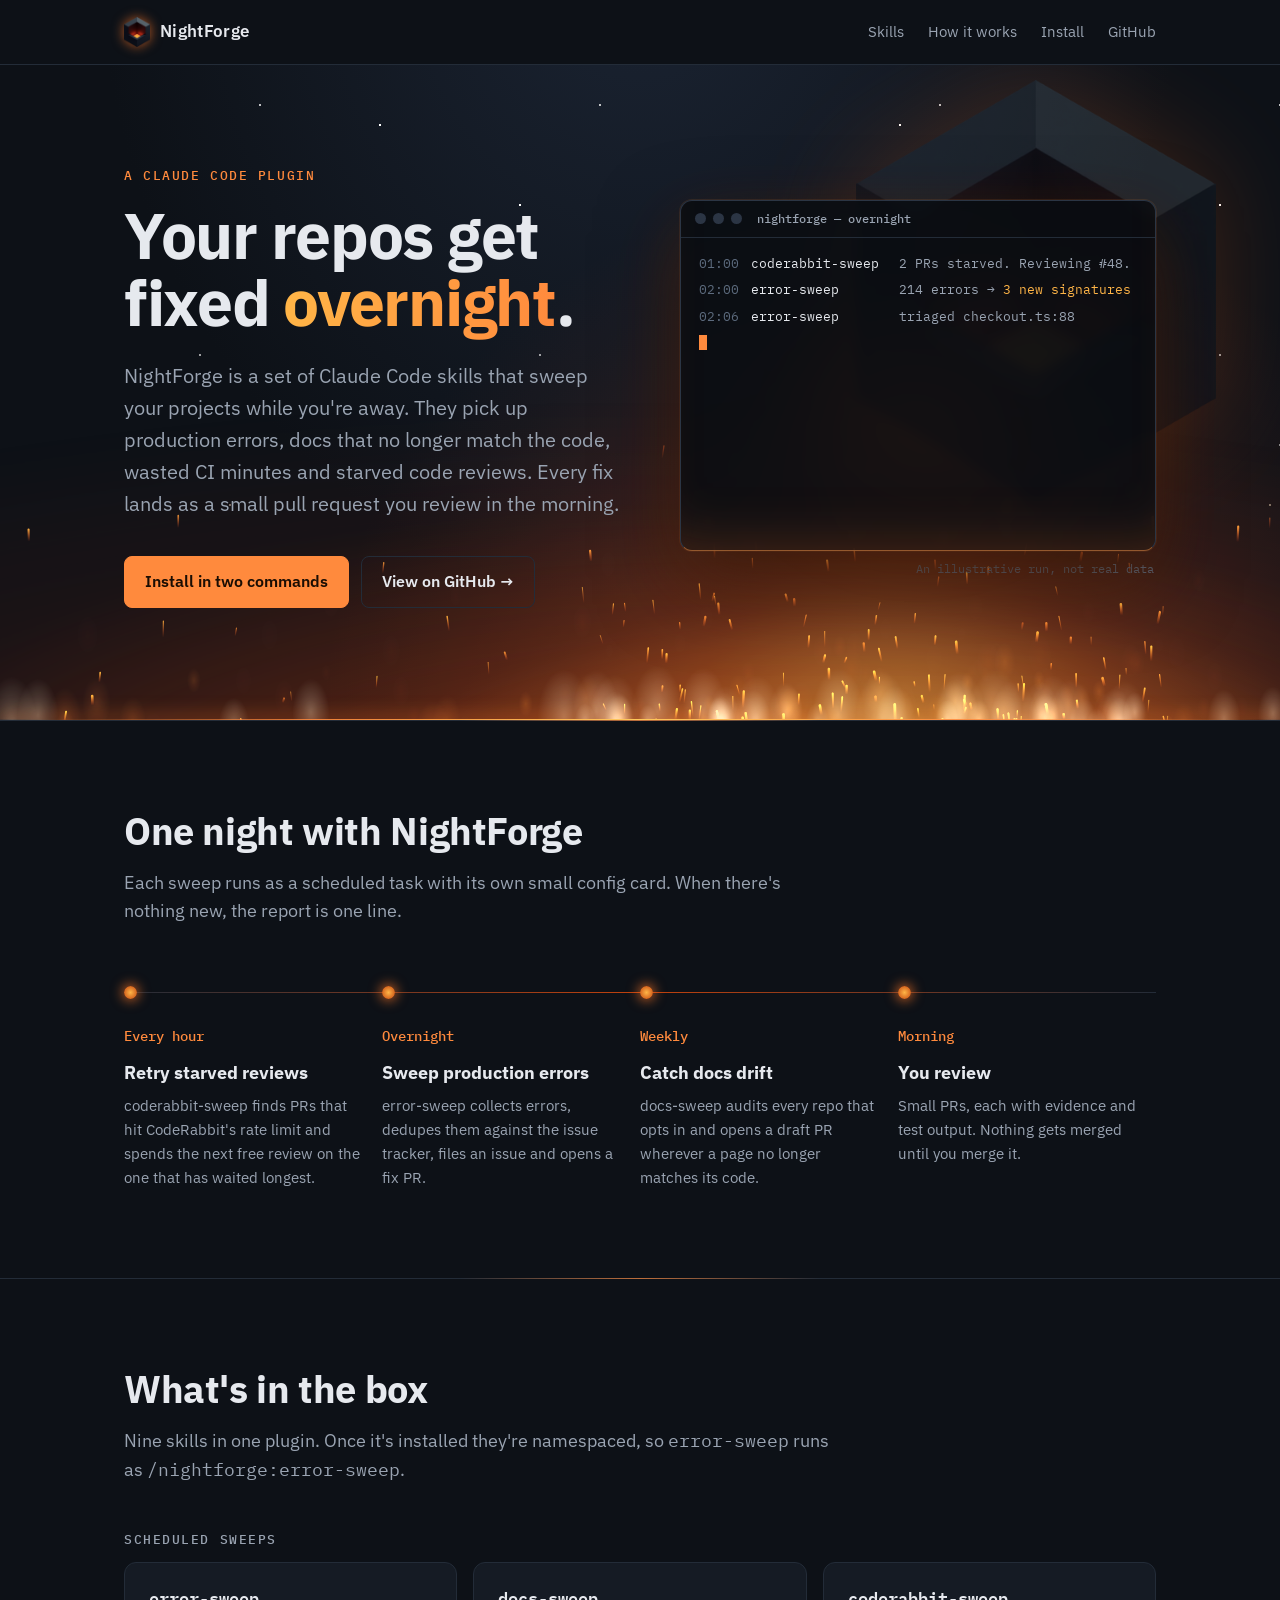
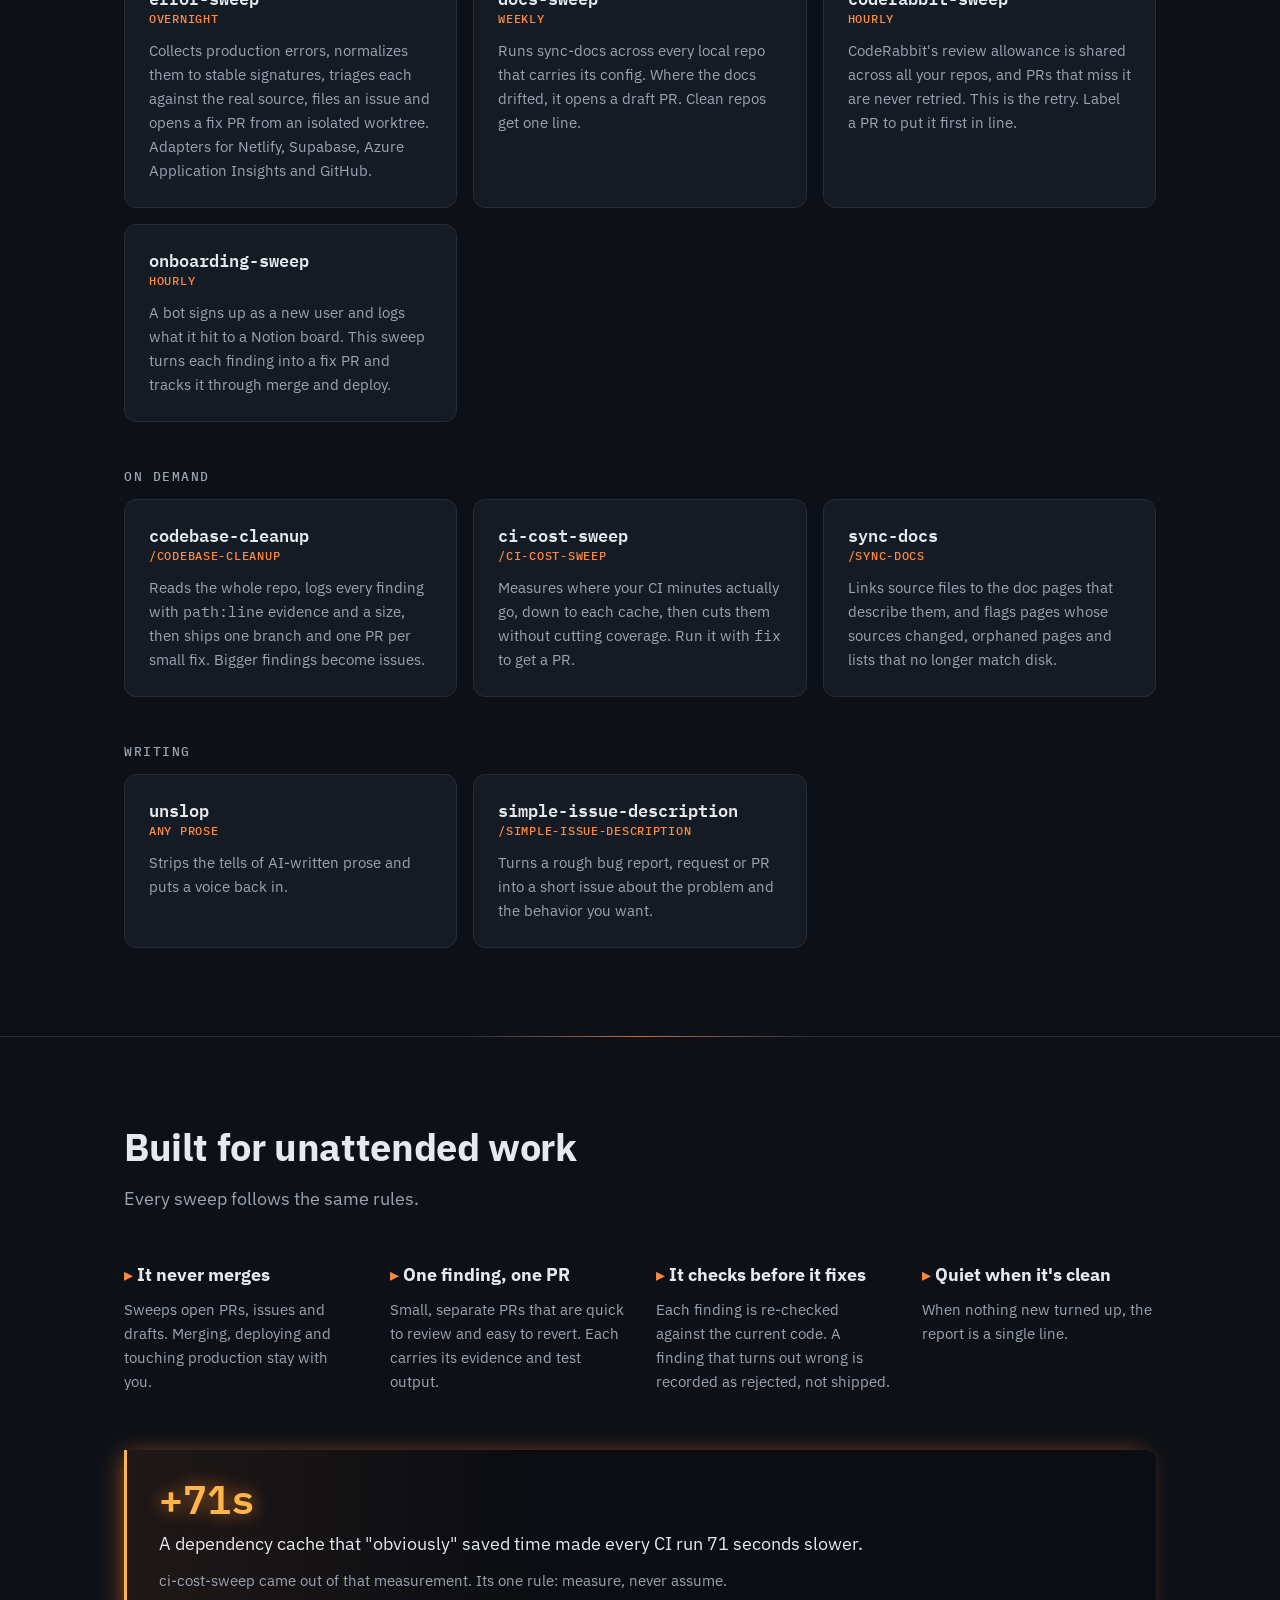
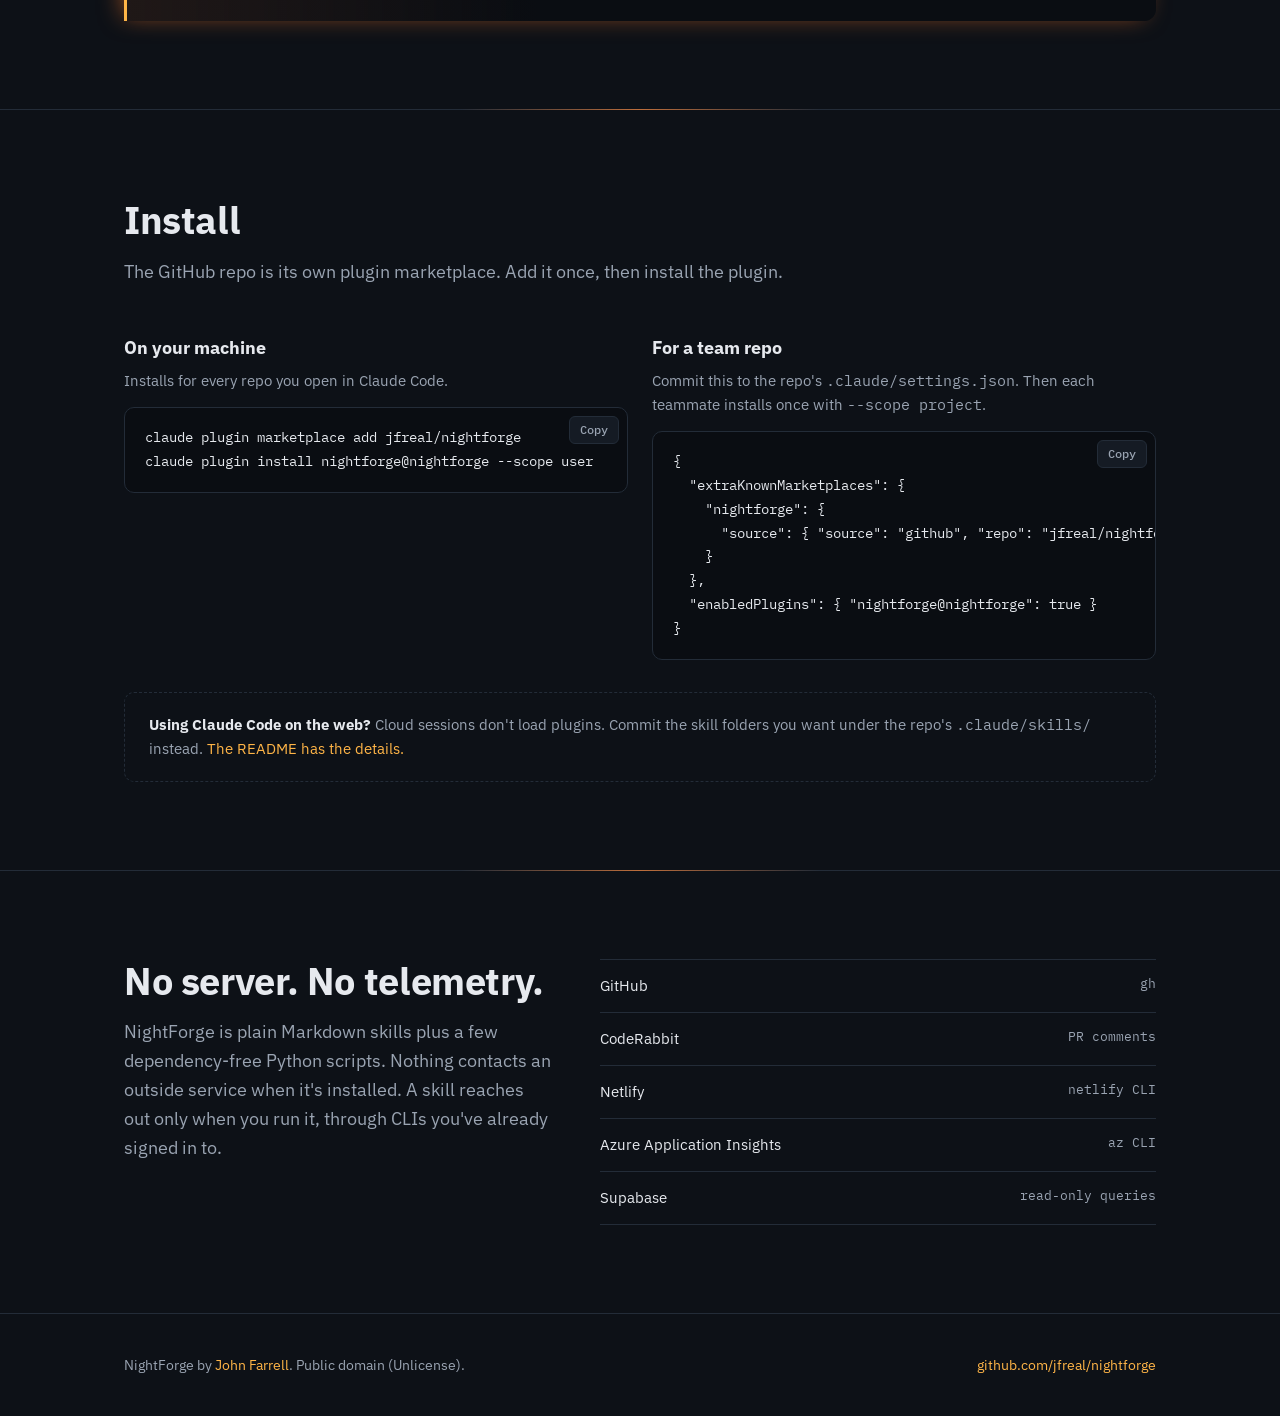
==== docs/index.html @ 5c7d0249 "Add real flames to the landing page fire The forge only had sparks and a glow, and on phones the glo" ====
<!doctype html>
<html lang="en">
<head>
<meta charset="utf-8">
<meta name="viewport" content="width=device-width, initial-scale=1">
<title>NightForge</title>
<meta name="description" content="Claude Code skills that work your repos overnight: error sweeps, docs drift, CI cost, code cleanup. One small PR per fix, and they never merge.">
<meta property="og:title" content="NightForge">
<meta property="og:description" content="Claude Code skills that work your repos overnight. One small PR per fix, and they never merge.">
<meta property="og:image" content="logo.png">
<link rel="icon" href="logo.png">
<link rel="preconnect" href="https://fonts.googleapis.com">
<link rel="preconnect" href="https://fonts.gstatic.com" crossorigin>
<link rel="stylesheet" href="https://fonts.googleapis.com/css2?family=IBM+Plex+Mono:wght@400;500&family=IBM+Plex+Sans:wght@400;500;600;700&display=swap">
<style>
  :root {
    --bg: #0d1117;
    --bg-raised: #151b24;
    --bg-sunk: #0a0d12;
    --line: #232c38;
    --text: #e6e9ee;
    --muted: #9aa4b2;
    --ember: #ff8a3d;
    --ember-hot: #ffb547;
    --ember-deep: #c2410c;
    --mono: "IBM Plex Mono", ui-monospace, SFMono-Regular, Menlo, monospace;
    --sans: "IBM Plex Sans", system-ui, -apple-system, Segoe UI, sans-serif;
  }
  * { box-sizing: border-box; }
  html { scroll-behavior: smooth; }
  body {
    margin: 0;
    background: var(--bg);
    color: var(--text);
    font: 17px/1.6 var(--sans);
    -webkit-font-smoothing: antialiased;
  }
  a { color: var(--ember-hot); text-decoration: none; }
  a:hover { text-decoration: underline; }
  .wrap { max-width: 1080px; margin: 0 auto; padding: 0 24px; }
  code, pre { font-family: var(--mono); }

  /* nav */
  nav { border-bottom: 1px solid var(--line); }
  nav .wrap { display: flex; align-items: center; justify-content: space-between; height: 64px; }
  .brand { display: flex; align-items: center; gap: 10px; color: var(--text); font-weight: 600; letter-spacing: .02em; }
  .brand img { width: 26px; height: auto; filter: drop-shadow(0 0 6px rgba(255,120,40,.7)); }
  .brand:hover { text-decoration: none; }
  nav ul { display: flex; gap: 24px; list-style: none; margin: 0; padding: 0; font-size: 15px; }
  nav ul a { color: var(--muted); }
  nav ul a:hover { color: var(--text); text-decoration: none; }

  /* hero */
  .hero { position: relative; overflow: hidden; padding: 104px 0 112px; background: radial-gradient(ellipse at 50% -20%, #1b2433 0%, var(--bg) 60%); }
  .hero .wrap { position: relative; display: grid; grid-template-columns: 1.05fr 1fr; gap: 56px; align-items: center; }
  .eyebrow { font: 500 13px/1 var(--mono); color: var(--ember); letter-spacing: .12em; text-transform: uppercase; margin: 0 0 20px; }
  h1 { font-size: clamp(40px, 6vw, 64px); line-height: 1.05; letter-spacing: -.02em; margin: 0 0 24px; font-weight: 700; }
  h1 em { font-style: normal; color: var(--ember); }
  .lede { font-size: 20px; color: var(--muted); max-width: 34em; margin: 0 0 36px; }
  .cta { display: flex; flex-wrap: wrap; gap: 12px; }
  .btn {
    display: inline-flex; align-items: center; gap: 8px; padding: 12px 20px; border-radius: 8px;
    font-weight: 600; font-size: 16px; border: 1px solid var(--line); color: var(--text);
  }
  .btn:hover { text-decoration: none; border-color: var(--muted); }
  .btn.primary { background: var(--ember); border-color: var(--ember); color: #1a0d03; }
  .btn.primary:hover { background: var(--ember-hot); border-color: var(--ember-hot); }
  /* stars */
  .stars, .stars::before, .stars::after {
    position: absolute; inset: 0; pointer-events: none;
    background-repeat: repeat; background-size: 340px 340px;
  }
  .stars {
    background-image:
      radial-gradient(1px 1px at 20px 30px, #fff9 50%, transparent 51%),
      radial-gradient(1px 1px at 140px 80px, #fff7 50%, transparent 51%),
      radial-gradient(1.5px 1.5px at 260px 40px, #fffb 50%, transparent 51%),
      radial-gradient(1px 1px at 300px 190px, #fff6 50%, transparent 51%),
      radial-gradient(1px 1px at 90px 220px, #fff8 50%, transparent 51%),
      radial-gradient(1.5px 1.5px at 200px 290px, #fff9 50%, transparent 51%);
    mask-image: linear-gradient(to bottom, #000 0%, #000 45%, transparent 85%);
    -webkit-mask-image: linear-gradient(to bottom, #000 0%, #000 45%, transparent 85%);
  }
  .stars::before {
    content: ""; background-size: 520px 520px;
    background-image:
      radial-gradient(1px 1px at 60px 120px, #ffd9b0 50%, transparent 51%),
      radial-gradient(1.5px 1.5px at 380px 60px, #fff 50%, transparent 51%),
      radial-gradient(1px 1px at 450px 330px, #fff 50%, transparent 51%),
      radial-gradient(1.5px 1.5px at 230px 440px, #ffe6c7 50%, transparent 51%);
    animation: twinkle 5s ease-in-out infinite alternate;
  }
  .stars::after {
    content: ""; background-size: 700px 700px;
    background-image:
      radial-gradient(2px 2px at 520px 140px, #fff 50%, transparent 51%),
      radial-gradient(1.5px 1.5px at 120px 560px, #fff 50%, transparent 51%),
      radial-gradient(2px 2px at 330px 260px, #ffd9b0 50%, transparent 51%);
    animation: twinkle 7s ease-in-out 2s infinite alternate;
  }
  @keyframes twinkle { from { opacity: .15; } to { opacity: 1; } }
  .shooting {
    position: absolute; top: 14%; left: 60%; width: 140px; height: 1px; pointer-events: none;
    background: linear-gradient(90deg, #fff, transparent);
    transform: rotate(-20deg); opacity: 0;
    animation: shoot 9s ease-in 3s infinite;
  }
  @keyframes shoot {
    0% { opacity: 0; transform: translate(0, 0) rotate(-20deg); }
    2% { opacity: 1; }
    8% { opacity: 0; transform: translate(-360px, 130px) rotate(-20deg); }
    100% { opacity: 0; transform: translate(-360px, 130px) rotate(-20deg); }
  }

  /* glowing logo + terminal */
  .hero-art { position: relative; }
  .emblem {
    position: absolute; width: 360px; right: -60px; top: -120px; opacity: .3; pointer-events: none;
    filter: drop-shadow(0 0 50px rgba(255,110,30,.7));
    animation: firelight 3.2s steps(1) infinite, firelight-soft 1.7s ease-in-out infinite;
  }
  @keyframes firelight {
    0% { opacity: .3; } 12% { opacity: .38; } 19% { opacity: .27; } 31% { opacity: .35; }
    44% { opacity: .42; } 52% { opacity: .29; } 67% { opacity: .37; } 81% { opacity: .31; } 93% { opacity: .4; }
  }
  @keyframes firelight-soft { 0%,100% { filter: drop-shadow(0 0 40px rgba(255,110,30,.55)); } 50% { filter: drop-shadow(0 0 80px rgba(255,140,40,.95)); } }
  .ember-glow {
    position: absolute; inset: 10% 0 -10% 0; pointer-events: none;
    background: radial-gradient(closest-side, rgba(255,110,30,.42), rgba(194,65,12,.15) 55%, transparent 75%);
    filter: blur(24px); animation: breathe 2.6s ease-in-out infinite, flicker 4.3s linear infinite;
  }
  @keyframes breathe { 0%,100% { transform: scale(.95); } 50% { transform: scale(1.06); } }
  @keyframes flicker {
    0% { opacity: .75; } 7% { opacity: .95; } 11% { opacity: .7; } 23% { opacity: 1; } 29% { opacity: .82; }
    41% { opacity: .68; } 47% { opacity: .96; } 58% { opacity: .78; } 66% { opacity: .9; } 79% { opacity: .72; } 88% { opacity: 1; } 100% { opacity: .75; }
  }

  /* the forge: molten floor, sparks, heat */
  .forge-floor {
    position: absolute; left: -10%; right: -10%; bottom: -120px; height: 620px; pointer-events: none; transform-origin: 50% 100%;
    background:
      radial-gradient(ellipse 30% 30% at 68% 100%, rgba(255,220,120,.75), transparent 70%),
      radial-gradient(ellipse 50% 55% at 66% 100%, rgba(255,140,40,.55), transparent 70%),
      radial-gradient(ellipse 80% 75% at 55% 100%, rgba(230,80,20,.38), transparent 72%),
      radial-gradient(ellipse 120% 90% at 50% 100%, rgba(150,40,10,.3), transparent 78%);
    filter: blur(10px); animation: flicker 3.7s linear infinite, heave 6s ease-in-out infinite;
  }
  @keyframes heave { 0%,100% { transform: scaleY(1); } 50% { transform: scaleY(1.12); } }
  .sparks { position: absolute; inset: 0; width: 100%; height: 100%; pointer-events: none; mix-blend-mode: screen; }
  .hero::after {
    content: ""; position: absolute; left: 0; right: 0; bottom: 0; height: 1px; pointer-events: none;
    background: linear-gradient(90deg, transparent, rgba(255,138,61,.9), rgba(255,200,90,1), rgba(255,138,61,.9), transparent);
    box-shadow: 0 0 18px 2px rgba(255,120,40,.6);
  }
  .term {
    position: relative; background: rgba(10,13,18,.88); border: 1px solid #2b3544; border-radius: 12px;
    box-shadow: 0 30px 80px rgba(0,0,0,.6), 0 0 0 1px rgba(255,138,61,.12), 0 24px 70px -10px rgba(255,110,30,.35), inset 0 -40px 60px -40px rgba(255,120,40,.25);
    border-bottom-color: rgba(255,150,70,.55);
    backdrop-filter: blur(6px); -webkit-backdrop-filter: blur(6px); overflow: hidden;
  }
  .term-bar { display: flex; align-items: center; gap: 7px; padding: 12px 14px; border-bottom: 1px solid var(--line); }
  .term-bar i { width: 11px; height: 11px; border-radius: 50%; background: #2b3544; }
  .term-bar span { margin-left: 8px; font: 500 12px/1 var(--mono); color: var(--muted); }
  .term-body { font: 13px/1.6 var(--mono); padding: 16px 18px 18px; min-height: 312px; color: var(--muted); }
  .term-body .ln { display: grid; grid-template-columns: 5ch 17ch 1fr; gap: 0 12px; margin-bottom: 6px; animation: lnin .35s ease-out; }
  @keyframes lnin { from { opacity: 0; transform: translateX(-6px); } }
  .term-body .t { color: #5d6b7e; }
  .term-body .k { color: var(--text); }
  .term-body .ok { color: #7ee2a8; }
  .term-body .hot { color: var(--ember-hot); }
  .caret { display: inline-block; width: 8px; height: 15px; background: var(--ember); vertical-align: -2px; animation: blink 1s steps(1) infinite; }
  @keyframes blink { 50% { opacity: 0; } }
  .term-note { margin: 10px 2px 0; font: 12px/1.4 var(--mono); color: #5d6b7e; text-align: right; }

  /* scroll reveal + hover */
  .reveal { opacity: 0; transform: translateY(18px); transition: opacity .7s ease, transform .7s ease; }
  .reveal.in { opacity: 1; transform: none; }
  .card { transition: border-color .25s, transform .25s, box-shadow .25s; }
  .card:hover { border-color: rgba(255,138,61,.45); transform: translateY(-3px); box-shadow: 0 12px 40px rgba(255,120,40,.08); }
  .btn.primary { box-shadow: 0 0 0 0 rgba(255,138,61,.5); animation: pulse 2.8s ease-out infinite; }
  @keyframes pulse { 0% { box-shadow: 0 0 0 0 rgba(255,138,61,.45); } 70%,100% { box-shadow: 0 0 0 14px rgba(255,138,61,0); } }
  h1 em { background: linear-gradient(90deg, var(--ember-hot), var(--ember), var(--ember-deep), var(--ember-hot)); background-size: 300% 100%;
    -webkit-background-clip: text; background-clip: text; color: transparent; animation: forge 8s linear infinite, heat 2.4s ease-in-out infinite; }
  @keyframes heat { 0%,100% { filter: drop-shadow(0 0 10px rgba(255,120,40,.45)); } 50% { filter: drop-shadow(0 0 26px rgba(255,150,50,.85)); } }
  @keyframes forge { to { background-position: 300% 0; } }

  @media (prefers-reduced-motion: reduce) {
    *, *::before, *::after { animation: none !important; transition: none !important; }
    .reveal { opacity: 1; transform: none; }
  }

  /* sections */
  section { position: relative; padding: 88px 0; border-top: 1px solid var(--line); }
  section::before { content: ""; position: absolute; top: -1px; left: 50%; width: 360px; max-width: 70%; height: 1px; transform: translateX(-50%); background: linear-gradient(90deg, transparent, rgba(255,138,61,.7), transparent); }
  h2 { font-size: clamp(28px, 4vw, 38px); line-height: 1.15; letter-spacing: -.01em; margin: 0 0 16px; }
  .sub { color: var(--muted); max-width: 40em; margin: 0 0 48px; font-size: 18px; }

  /* night timeline */
  .night { display: grid; grid-template-columns: repeat(4, 1fr); gap: 0; position: relative; }
  .night::before { content: ""; position: absolute; top: 18px; left: 0; right: 0; height: 1px; background: linear-gradient(90deg, var(--line), var(--ember-deep), var(--line)); }
  .tick { position: relative; padding: 48px 20px 0 0; }
  .tick::before { content: ""; position: absolute; top: 12px; left: 0; width: 13px; height: 13px; border-radius: 50%; background: radial-gradient(circle, var(--ember-hot), var(--ember-deep)); box-shadow: 0 0 12px 2px rgba(255,120,40,.7); }
  .tick time { font: 500 14px/1 var(--mono); color: var(--ember); }
  .tick h3 { margin: 10px 0 6px; font-size: 18px; }
  .tick p { margin: 0; color: var(--muted); font-size: 15px; }

  /* skills */
  .group { margin-bottom: 48px; }
  .group:last-child { margin-bottom: 0; }
  .group-label { font: 500 13px/1 var(--mono); color: var(--muted); letter-spacing: .12em; text-transform: uppercase; margin: 0 0 16px; }
  .grid { display: grid; grid-template-columns: repeat(auto-fill, minmax(300px, 1fr)); gap: 16px; }
  .card { background: var(--bg-raised); border: 1px solid var(--line); border-radius: 12px; padding: 24px; }
  .card h3 { margin: 0 0 4px; font: 600 17px/1.3 var(--mono); color: var(--text); }
  .card .when { font: 500 12px/1 var(--mono); color: var(--ember); letter-spacing: .06em; text-transform: uppercase; margin: 0 0 14px; display: block; }
  .card p { margin: 0; color: var(--muted); font-size: 15px; }

  /* rules */
  .rules { display: grid; grid-template-columns: repeat(auto-fill, minmax(220px, 1fr)); gap: 32px; }
  .rule h3 { font-size: 18px; margin: 0 0 8px; }
  .rule h3::before { content: "▸ "; color: var(--ember); }
  .rule p { margin: 0; color: var(--muted); font-size: 15px; }
  .story { margin-top: 56px; background: linear-gradient(90deg, rgba(255,110,30,.08), var(--bg-sunk) 40%); border-left: 3px solid var(--ember-hot); box-shadow: -6px 0 24px -6px rgba(255,120,40,.6); border-radius: 0 12px 12px 0; padding: 28px 32px; }
  .story p { margin: 0; font-size: 18px; }
  .story .big { font: 600 40px/1 var(--mono); color: var(--ember-hot); text-shadow: 0 0 18px rgba(255,140,50,.7); display: block; margin-bottom: 12px; }
  .story .note { margin-top: 10px; color: var(--muted); font-size: 15px; }

  /* install */
  .steps { display: grid; grid-template-columns: repeat(auto-fit, minmax(300px, 1fr)); gap: 24px; }
  .step h3 { margin: 0 0 6px; font-size: 18px; }
  .step p { margin: 0 0 14px; color: var(--muted); font-size: 15px; }
  .code { position: relative; background: var(--bg-sunk); border: 1px solid var(--line); border-radius: 10px; }
  .code pre { margin: 0; padding: 18px 20px; overflow-x: auto; font-size: 14px; line-height: 1.7; color: var(--text); }
  .code pre .c { color: var(--muted); }
  .copy {
    position: absolute; top: 8px; right: 8px; font: 500 12px/1 var(--mono); padding: 7px 10px; border-radius: 6px;
    background: var(--bg-raised); color: var(--muted); border: 1px solid var(--line); cursor: pointer;
  }
  .copy:hover { color: var(--text); }
  .callout { margin-top: 32px; padding: 20px 24px; border: 1px dashed var(--line); border-radius: 10px; color: var(--muted); font-size: 15px; }
  .callout strong { color: var(--text); }

  /* trust */
  .trust { display: grid; grid-template-columns: 1fr 1.3fr; gap: 48px; align-items: start; }
  .svc { list-style: none; margin: 0; padding: 0; border-top: 1px solid var(--line); }
  .svc li { display: flex; justify-content: space-between; gap: 16px; padding: 14px 0; border-bottom: 1px solid var(--line); font-size: 15px; }
  .svc li span:last-child { color: var(--muted); font-family: var(--mono); font-size: 13px; text-align: right; }

  footer { border-top: 1px solid var(--line); padding: 40px 0; color: var(--muted); font-size: 14px; }
  footer .wrap { display: flex; flex-wrap: wrap; justify-content: space-between; gap: 16px; }

  @media (max-width: 820px) {
    .hero { padding: 56px 0; }
    .hero .wrap, .trust { grid-template-columns: 1fr; }
    .emblem { width: 220px; right: -40px; top: -80px; }
    .term-body { min-height: 0; font-size: 11.5px; }
    .hero-art { margin-top: 96px; }
    .term-body .ln { grid-template-columns: 3.2em 1fr; }
    .term-body .ln span:last-child { grid-column: 2; }
    .night { grid-template-columns: 1fr 1fr; row-gap: 32px; }
    .night::before { display: none; }
    nav ul { display: none; }
    section { padding: 64px 0; }
  }
  @media (max-width: 480px) {
    .wrap { padding: 0 16px; }
    .night { grid-template-columns: 1fr; }
    .grid { grid-template-columns: 1fr; }
  }
</style>
</head>
<body>

<nav>
  <div class="wrap">
    <a class="brand" href="#"><img src="logo.png" alt="">NightForge</a>
    <ul>
      <li><a href="#skills">Skills</a></li>
      <li><a href="#rules">How it works</a></li>
      <li><a href="#install">Install</a></li>
      <li><a href="https://github.com/jfreal/nightforge">GitHub</a></li>
    </ul>
  </div>
</nav>

<header class="hero">
  <div class="stars" aria-hidden="true"></div>
  <div class="forge-floor" aria-hidden="true"></div>
  <canvas class="sparks" id="sparks" aria-hidden="true"></canvas>
  <div class="shooting" aria-hidden="true"></div>
  <div class="wrap">
    <div>
      <p class="eyebrow">A Claude Code plugin</p>
      <h1>Your repos get fixed <em>overnight</em>.</h1>
      <p class="lede">NightForge is a set of Claude Code skills that sweep your projects while you're away. They pick up production errors, docs that no longer match the code, wasted CI minutes and starved code reviews. Every fix lands as a small pull request you review in the morning.</p>
      <div class="cta">
        <a class="btn primary" href="#install">Install in two commands</a>
        <a class="btn" href="https://github.com/jfreal/nightforge">View on GitHub →</a>
      </div>
    </div>
    <div class="hero-art">
      <div class="ember-glow" aria-hidden="true"></div>
      <img class="emblem" src="logo.png" alt="">
      <div class="term" role="img" aria-label="Example terminal log of an overnight NightForge run">
        <div class="term-bar"><i></i><i></i><i></i><span>nightforge — overnight</span></div>
        <div class="term-body" id="term"></div>
      </div>
      <p class="term-note">An illustrative run, not real data</p>
    </div>
  </div>
</header>

<section>
  <div class="wrap">
    <h2>One night with NightForge</h2>
    <p class="sub">Each sweep runs as a scheduled task with its own small config card. When there's nothing new, the report is one line.</p>
    <div class="night">
      <div class="tick reveal"><time>Every hour</time><h3>Retry starved reviews</h3><p>coderabbit-sweep finds PRs that hit CodeRabbit's rate limit and spends the next free review on the one that has waited longest.</p></div>
      <div class="tick reveal"><time>Overnight</time><h3>Sweep production errors</h3><p>error-sweep collects errors, dedupes them against the issue tracker, files an issue and opens a fix PR.</p></div>
      <div class="tick reveal"><time>Weekly</time><h3>Catch docs drift</h3><p>docs-sweep audits every repo that opts in and opens a draft PR wherever a page no longer matches its code.</p></div>
      <div class="tick reveal"><time>Morning</time><h3>You review</h3><p>Small PRs, each with evidence and test output. Nothing gets merged until you merge it.</p></div>
    </div>
  </div>
</section>

<section id="skills">
  <div class="wrap">
    <h2>What's in the box</h2>
    <p class="sub">Nine skills in one plugin. Once it's installed they're namespaced, so <code>error-sweep</code> runs as <code>/nightforge:error-sweep</code>.</p>

    <div class="group">
      <p class="group-label">Scheduled sweeps</p>
      <div class="grid">
        <div class="card reveal"><h3>error-sweep</h3><span class="when">Overnight</span><p>Collects production errors, normalizes them to stable signatures, triages each against the real source, files an issue and opens a fix PR from an isolated worktree. Adapters for Netlify, Supabase, Azure Application Insights and GitHub.</p></div>
        <div class="card reveal"><h3>docs-sweep</h3><span class="when">Weekly</span><p>Runs sync-docs across every local repo that carries its config. Where the docs drifted, it opens a draft PR. Clean repos get one line.</p></div>
        <div class="card reveal"><h3>coderabbit-sweep</h3><span class="when">Hourly</span><p>CodeRabbit's review allowance is shared across all your repos, and PRs that miss it are never retried. This is the retry. Label a PR to put it first in line.</p></div>
        <div class="card reveal"><h3>onboarding-sweep</h3><span class="when">Hourly</span><p>A bot signs up as a new user and logs what it hit to a Notion board. This sweep turns each finding into a fix PR and tracks it through merge and deploy.</p></div>
      </div>
    </div>

    <div class="group">
      <p class="group-label">On demand</p>
      <div class="grid">
        <div class="card reveal"><h3>codebase-cleanup</h3><span class="when">/codebase-cleanup</span><p>Reads the whole repo, logs every finding with <code>path:line</code> evidence and a size, then ships one branch and one PR per small fix. Bigger findings become issues.</p></div>
        <div class="card reveal"><h3>ci-cost-sweep</h3><span class="when">/ci-cost-sweep</span><p>Measures where your CI minutes actually go, down to each cache, then cuts them without cutting coverage. Run it with <code>fix</code> to get a PR.</p></div>
        <div class="card reveal"><h3>sync-docs</h3><span class="when">/sync-docs</span><p>Links source files to the doc pages that describe them, and flags pages whose sources changed, orphaned pages and lists that no longer match disk.</p></div>
      </div>
    </div>

    <div class="group">
      <p class="group-label">Writing</p>
      <div class="grid">
        <div class="card reveal"><h3>unslop</h3><span class="when">Any prose</span><p>Strips the tells of AI-written prose and puts a voice back in.</p></div>
        <div class="card reveal"><h3>simple-issue-description</h3><span class="when">/simple-issue-description</span><p>Turns a rough bug report, request or PR into a short issue about the problem and the behavior you want.</p></div>
      </div>
    </div>
  </div>
</section>

<section id="rules">
  <div class="wrap">
    <h2>Built for unattended work</h2>
    <p class="sub">Every sweep follows the same rules.</p>
    <div class="rules">
      <div class="rule reveal"><h3>It never merges</h3><p>Sweeps open PRs, issues and drafts. Merging, deploying and touching production stay with you.</p></div>
      <div class="rule reveal"><h3>One finding, one PR</h3><p>Small, separate PRs that are quick to review and easy to revert. Each carries its evidence and test output.</p></div>
      <div class="rule reveal"><h3>It checks before it fixes</h3><p>Each finding is re-checked against the current code. A finding that turns out wrong is recorded as rejected, not shipped.</p></div>
      <div class="rule reveal"><h3>Quiet when it's clean</h3><p>When nothing new turned up, the report is a single line.</p></div>
    </div>
    <div class="story reveal">
      <span class="big">+71s</span>
      <p>A dependency cache that "obviously" saved time made every CI run 71 seconds slower.</p>
      <p class="note">ci-cost-sweep came out of that measurement. Its one rule: measure, never assume.</p>
    </div>
  </div>
</section>

<section id="install">
  <div class="wrap">
    <h2>Install</h2>
    <p class="sub">The GitHub repo is its own plugin marketplace. Add it once, then install the plugin.</p>
    <div class="steps">
      <div class="step reveal">
        <h3>On your machine</h3>
        <p>Installs for every repo you open in Claude Code.</p>
        <div class="code"><button class="copy" type="button">Copy</button><pre>claude plugin marketplace add jfreal/nightforge
claude plugin install nightforge@nightforge --scope user</pre></div>
      </div>
      <div class="step reveal">
        <h3>For a team repo</h3>
        <p>Commit this to the repo's <code>.claude/settings.json</code>. Then each teammate installs once with <code>--scope project</code>.</p>
        <div class="code"><button class="copy" type="button">Copy</button><pre>{
  "extraKnownMarketplaces": {
    "nightforge": {
      "source": { "source": "github", "repo": "jfreal/nightforge" }
    }
  },
  "enabledPlugins": { "nightforge@nightforge": true }
}</pre></div>
      </div>
    </div>
    <div class="callout"><strong>Using Claude Code on the web?</strong> Cloud sessions don't load plugins. Commit the skill folders you want under the repo's <code>.claude/skills/</code> instead. <a href="https://github.com/jfreal/nightforge#install">The README has the details.</a></div>
  </div>
</section>

<section>
  <div class="wrap trust">
    <div>
      <h2>No server. No telemetry.</h2>
      <p class="sub" style="margin-bottom:0">NightForge is plain Markdown skills plus a few dependency-free Python scripts. Nothing contacts an outside service when it's installed. A skill reaches out only when you run it, through CLIs you've already signed in to.</p>
    </div>
    <ul class="svc">
      <li><span>GitHub</span><span>gh</span></li>
      <li><span>CodeRabbit</span><span>PR comments</span></li>
      <li><span>Netlify</span><span>netlify CLI</span></li>
      <li><span>Azure Application Insights</span><span>az CLI</span></li>
      <li><span>Supabase</span><span>read-only queries</span></li>
    </ul>
  </div>
</section>

<footer>
  <div class="wrap">
    <span>NightForge by <a href="https://github.com/jfreal">John Farrell</a>. Public domain (Unlicense).</span>
    <span><a href="https://github.com/jfreal/nightforge">github.com/jfreal/nightforge</a></span>
  </div>
</footer>

<script>
  (function () {
    var reduce = window.matchMedia('(prefers-reduced-motion: reduce)').matches;
    var lines = [
      ['01:00', 'coderabbit-sweep', '2 PRs starved. Reviewing #48.', ''],
      ['02:00', 'error-sweep', '214 errors → <span class="hot">3 new signatures</span>', ''],
      ['02:06', 'error-sweep', 'triaged checkout.ts:88', ''],
      ['02:19', 'error-sweep', '<span class="ok">PR #212</span> guard empty cart', ''],
      ['02:31', 'error-sweep', '<span class="ok">PR #213</span> retry webhook on 429', ''],
      ['03:00', 'docs-sweep', '6 repos audited, 1 drifted', ''],
      ['03:12', 'docs-sweep', '<span class="ok">draft PR</span> sync API docs', ''],
      ['07:00', 'report', '<span class="k">4 PRs to review. 0 merged.</span>', '']
    ];
    var el = document.getElementById('term');
    function row(l) {
      return '<div class="ln"><span class="t">' + l[0] + '</span><span class="k">' + l[1] + '</span><span>' + l[2] + '</span></div>';
    }
    if (reduce) { el.innerHTML = lines.map(row).join(''); }
    else {
      var i = 0;
      var caret = document.createElement('span'); caret.className = 'caret';
      var tick = function () {
        if (i < lines.length) { caret.insertAdjacentHTML('beforebegin', row(lines[i++])); setTimeout(tick, 650 + Math.random() * 500); }
        else { setTimeout(function () { i = 0; el.innerHTML = ''; el.appendChild(caret); setTimeout(tick, 600); }, 6000); }
      };
      el.appendChild(caret); setTimeout(tick, 700);
    }
    var cv = document.getElementById('sparks');
    if (cv && cv.getContext) {
      var ctx = cv.getContext('2d'), hero = cv.parentElement, W = 0, H = 0, B = 0, dpr = Math.min(window.devicePixelRatio || 1, 2);
      var sparks = [], flames = [], visible = true, wide = true;
      // the fire burns along the bottom of the first screen, so it's in view on any device
      var size = function () {
        W = hero.clientWidth; H = hero.clientHeight; wide = W > 820;
        var top = hero.getBoundingClientRect().top + window.scrollY;
        if (wide) { B = Math.min(H, window.innerHeight - top); if (B < 300) B = H; }
        else { var cta = hero.querySelector('.cta'); B = cta ? cta.getBoundingClientRect().bottom + window.scrollY - top + 92 : H; }
        cv.width = W * dpr; cv.height = H * dpr; ctx.setTransform(dpr, 0, 0, dpr, 0, 0);
      };
      size(); window.addEventListener('resize', size); window.addEventListener('load', size);
      if ('ResizeObserver' in window) new ResizeObserver(size).observe(hero);
      if ('IntersectionObserver' in window) new IntersectionObserver(function (e) { visible = e[0].isIntersecting; }).observe(hero);

      // soft round sprites in four heats: white-hot core to dull red
      var heats = [[255, 244, 214], [255, 196, 90], [255, 122, 34], [190, 50, 12]];
      var sprites = heats.map(function (c) {
        var o = document.createElement('canvas'); o.width = o.height = 64;
        var g = o.getContext('2d'), rg = g.createRadialGradient(32, 32, 0, 32, 32, 32);
        rg.addColorStop(0, 'rgba(' + c + ',1)'); rg.addColorStop(.4, 'rgba(' + c + ',.55)'); rg.addColorStop(1, 'rgba(' + c + ',0)');
        g.fillStyle = rg; g.fillRect(0, 0, 64, 64); return o;
      });
      var hotX = function () { return W * (wide ? .7 : .5); };
      var pickX = function (spread) { return Math.random() < .7 ? hotX() + (Math.random() - .5) * W * spread : Math.random() * W; };
      var spawnFlame = function () {
        var scale = wide ? 1 : .7;
        flames.push({ x: pickX(wide ? .55 : .9), y: B + 10, vx: (Math.random() - .5) * .4, vy: -(1.2 + Math.random() * 1.6),
          life: 0, max: 34 + Math.random() * 40, r: (10 + Math.random() * 18) * scale, wob: Math.random() * 6.28 });
      };
      var spawnSpark = function () {
        var x = pickX(.45);
        sparks.push({ x: x, y: B, px: x, py: B, vx: (Math.random() - .5) * .8, vy: -(1.6 + Math.random() * 3.4),
          life: 0, max: 140 + Math.random() * 220, r: .6 + Math.random() * 1.8, wob: Math.random() * 6.28 });
      };

      var step = function () {
        var nf = wide ? 7 : 4, ns = wide ? 3 : 1;
        for (var k = 0; k < nf; k++) if (flames.length < (wide ? 520 : 260)) spawnFlame();
        for (k = 0; k < ns; k++) if (sparks.length < (wide ? 300 : 110) && Math.random() < .75) spawnSpark();
        for (var i = flames.length - 1; i >= 0; i--) {
          var f = flames[i]; f.life++; f.wob += .15;
          f.x += f.vx + Math.sin(f.wob) * .6; f.y += f.vy; f.vy *= 1.01;
          f.x += (hotX() - f.x) * .002;
          if (f.life >= f.max) flames.splice(i, 1);
        }
        for (i = sparks.length - 1; i >= 0; i--) {
          var p = sparks[i]; p.life++; p.wob += .08; p.px = p.x; p.py = p.y;
          p.x += p.vx + Math.sin(p.wob) * .35; p.y += p.vy; p.vy *= .996;
          if (p.life >= p.max || p.y < -10) sparks.splice(i, 1);
        }
      };

      var draw = function (t) {
        ctx.clearRect(0, 0, W, H);
        ctx.globalCompositeOperation = 'lighter';
        // bed of coals under the flames
        var flick = .8 + Math.sin(t * .006) * .08 + Math.sin(t * .017) * .06 + Math.random() * .06;
        var bed = ctx.createRadialGradient(hotX(), B + 30, 10, hotX(), B + 30, W * (wide ? .45 : .8));
        bed.addColorStop(0, 'rgba(255,170,60,' + .55 * flick + ')');
        bed.addColorStop(.35, 'rgba(230,80,20,' + .32 * flick + ')');
        bed.addColorStop(1, 'rgba(120,30,8,0)');
        ctx.fillStyle = bed; ctx.fillRect(0, B - W * .5, W, W * .5 + 60);
        // flames: young puffs burn white-yellow, old ones cool to red and shrink
        for (var i = 0; i < flames.length; i++) {
          var f = flames[i], age = f.life / f.max;
          var k = age < .18 ? 0 : age < .45 ? 1 : age < .75 ? 2 : 3;
          var r = f.r * (1 - age * .7);
          ctx.globalAlpha = Math.min(1, (1 - age) * 1.6) * (k === 0 ? .3 : k === 3 ? .18 : .26);
          ctx.drawImage(sprites[k], f.x - r, f.y - r * 2, r * 2, r * 3.6);
        }
        ctx.globalAlpha = 1;
        for (i = 0; i < sparks.length; i++) {
          var p = sparks[i], q = 1 - p.life / p.max;
          var g = Math.floor(80 + 150 * q * q), a = Math.min(1, q * 1.3) * .95;
          var tx = p.x - (p.x - p.px) * 4, ty = p.y - (p.y - p.py) * 4;
          var grad = ctx.createLinearGradient(p.x, p.y, tx, ty);
          grad.addColorStop(0, 'rgba(255,' + g + ',' + Math.floor(60 * q) + ',' + a + ')');
          grad.addColorStop(1, 'rgba(255,70,10,0)');
          ctx.strokeStyle = grad; ctx.lineWidth = p.r * 1.1; ctx.lineCap = 'round';
          ctx.beginPath(); ctx.moveTo(p.x, p.y); ctx.lineTo(tx, ty); ctx.stroke();
        }
      };

      // warm the fire up so it's already burning on first paint
      for (var w0 = 0; w0 < 90; w0++) step();
      if (reduce) { draw(0); }
      else {
        var last = 0;
        var frame = function (t) {
          requestAnimationFrame(frame);
          if (!visible || t - last < 16) return;
          last = t; step(); draw(t);
        };
        requestAnimationFrame(frame);
      }
    }
    var items = document.querySelectorAll('.reveal');
    if (reduce || !('IntersectionObserver' in window)) { items.forEach(function (n) { n.classList.add('in'); }); }
    else {
      var io = new IntersectionObserver(function (es) {
        es.forEach(function (e) { if (e.isIntersecting) { e.target.classList.add('in'); io.unobserve(e.target); } });
      }, { threshold: .12 });
      items.forEach(function (n, k) { n.style.transitionDelay = (k % 4) * 70 + 'ms'; io.observe(n); });
    }
  })();
  document.querySelectorAll('.copy').forEach(function (b) {
    b.addEventListener('click', function () {
      var text = b.parentElement.querySelector('pre').innerText;
      var done = function () { b.textContent = 'Copied'; setTimeout(function () { b.textContent = 'Copy'; }, 1500); };
      if (navigator.clipboard) navigator.clipboard.writeText(text).then(done, function () {});
    });
  });
</script>
</body>
</html>
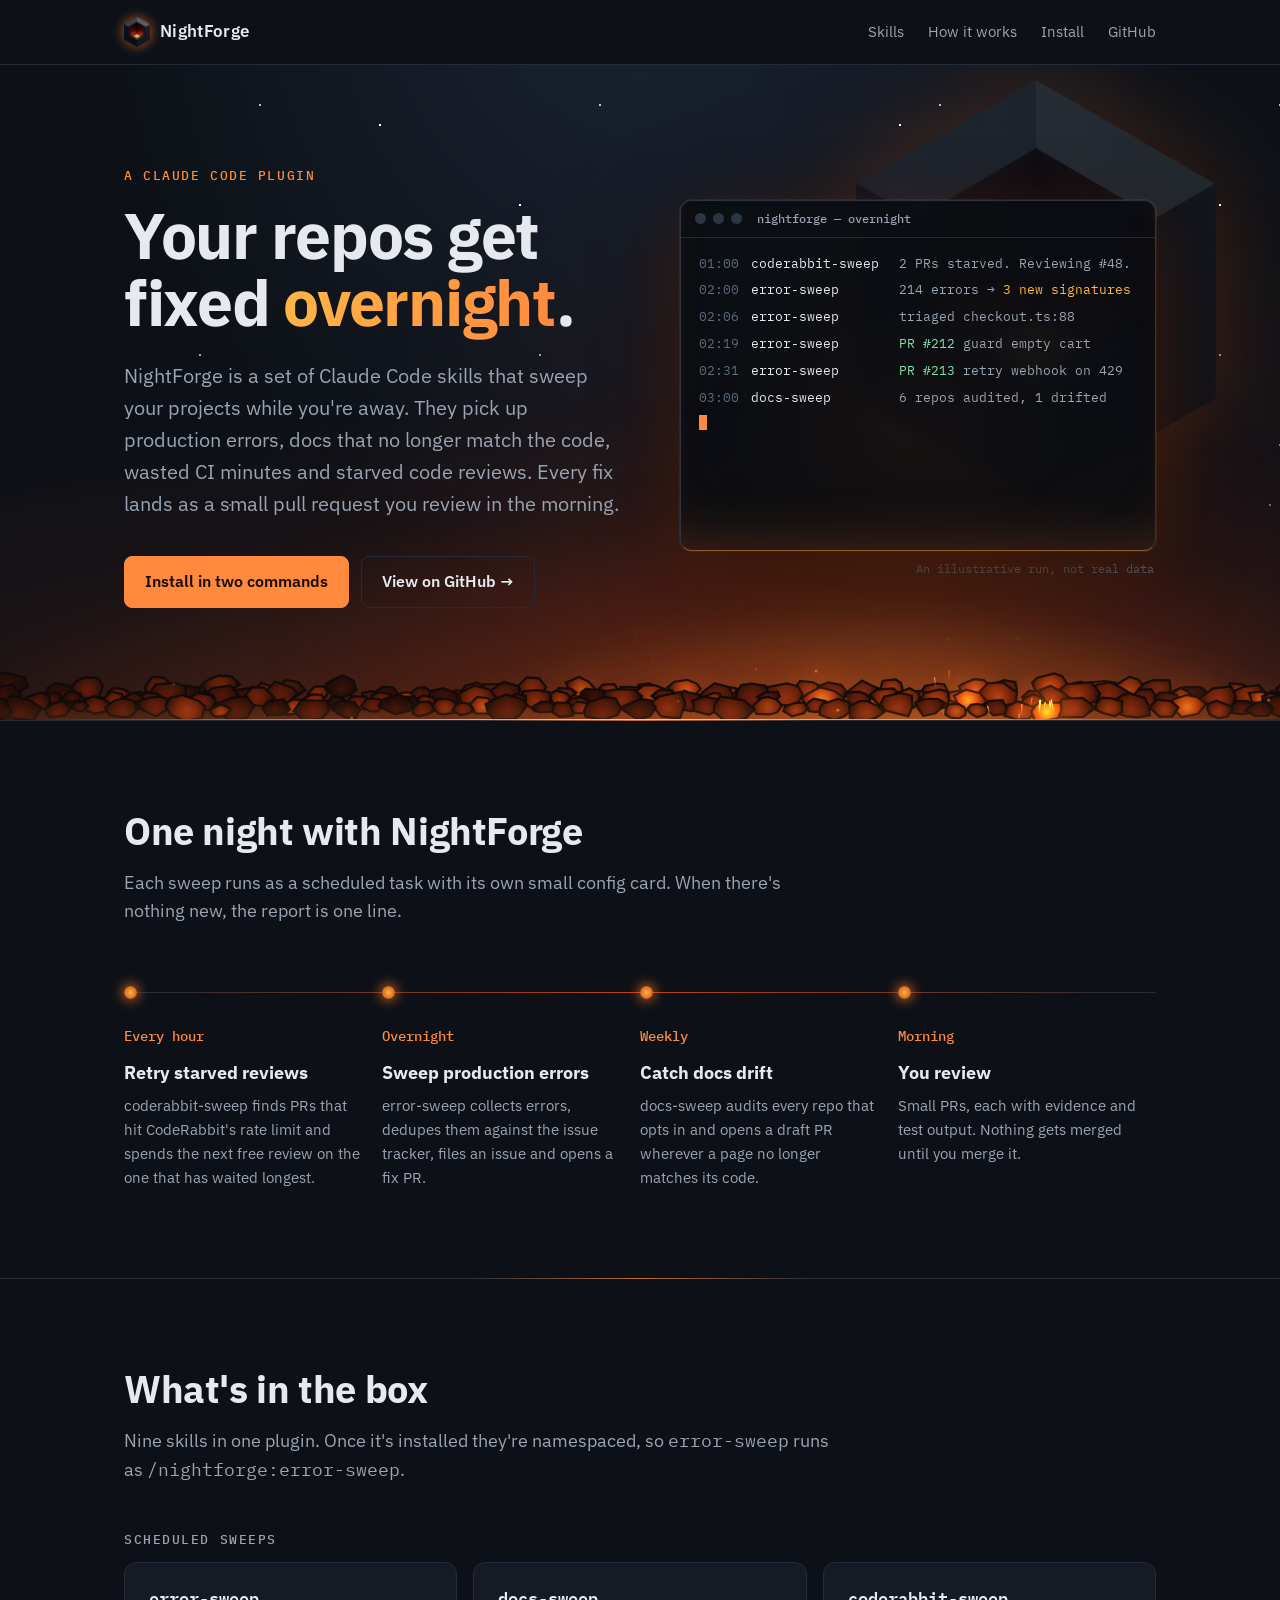
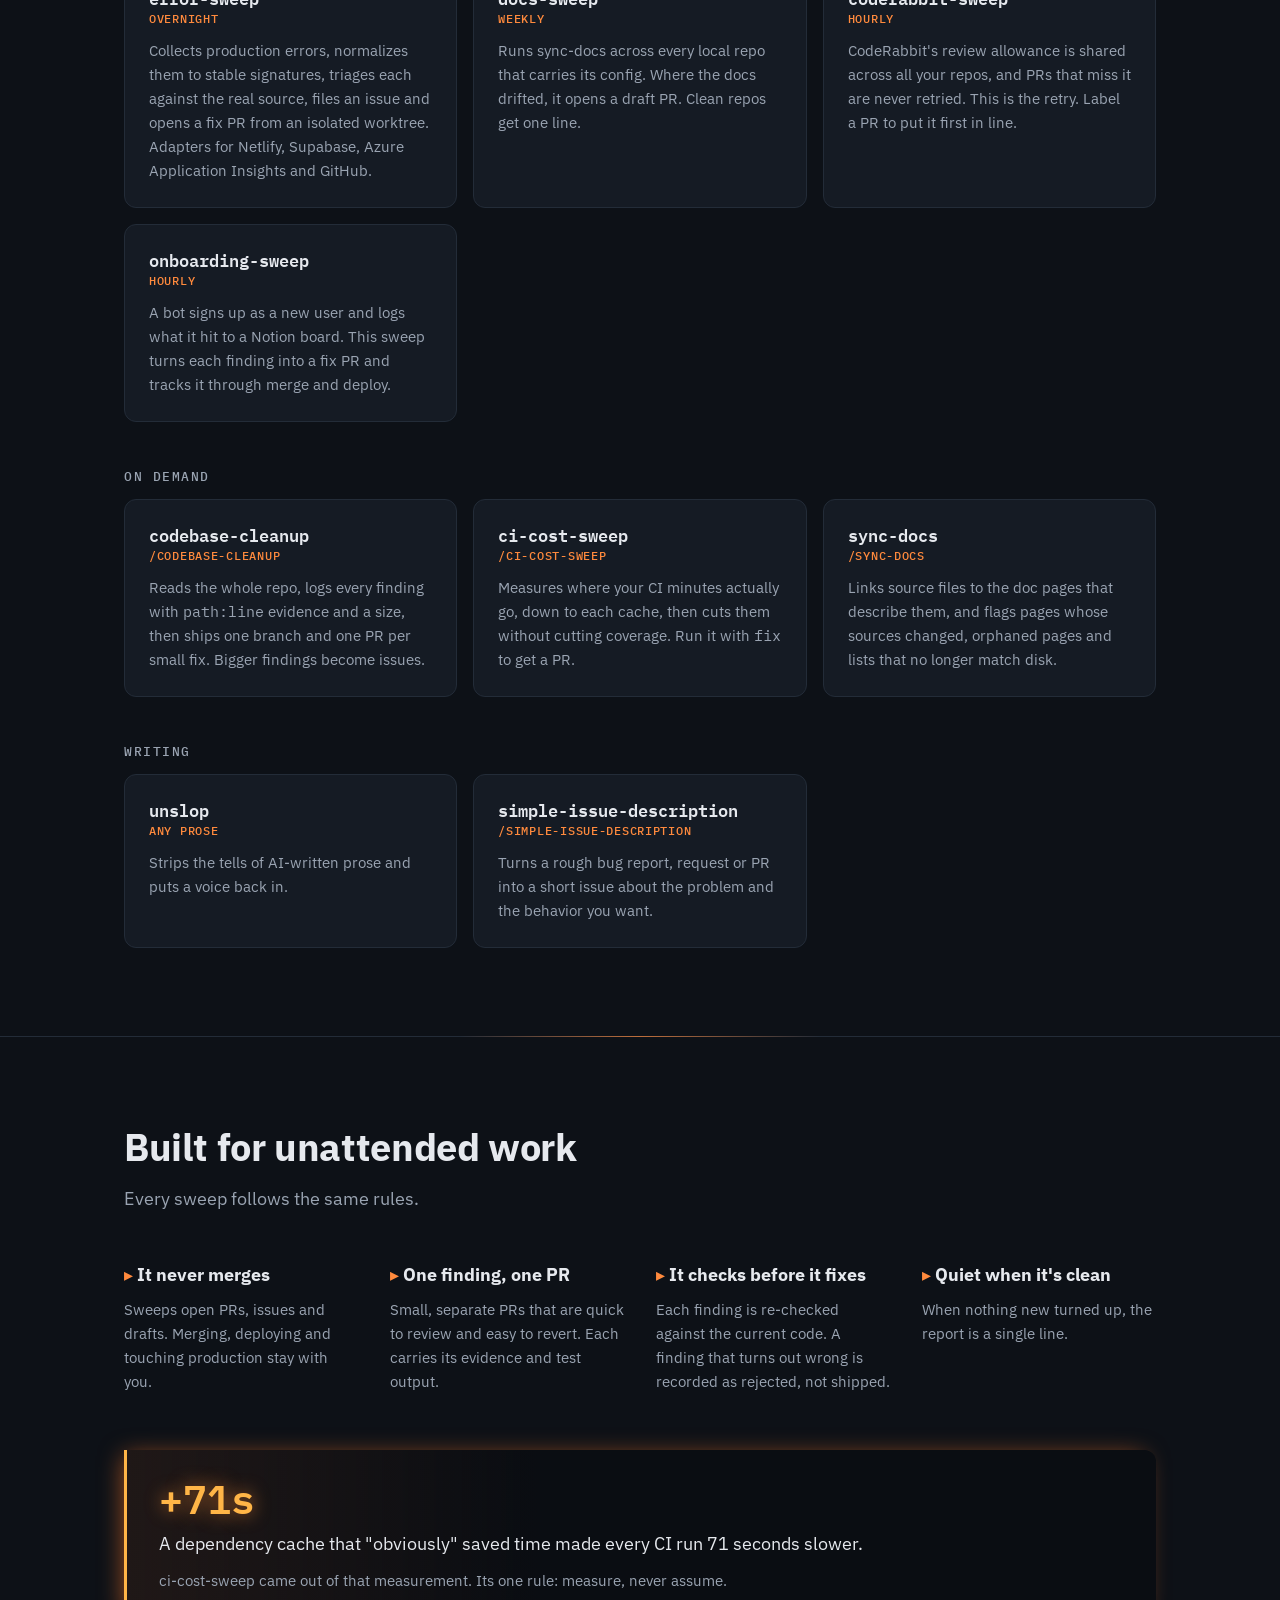
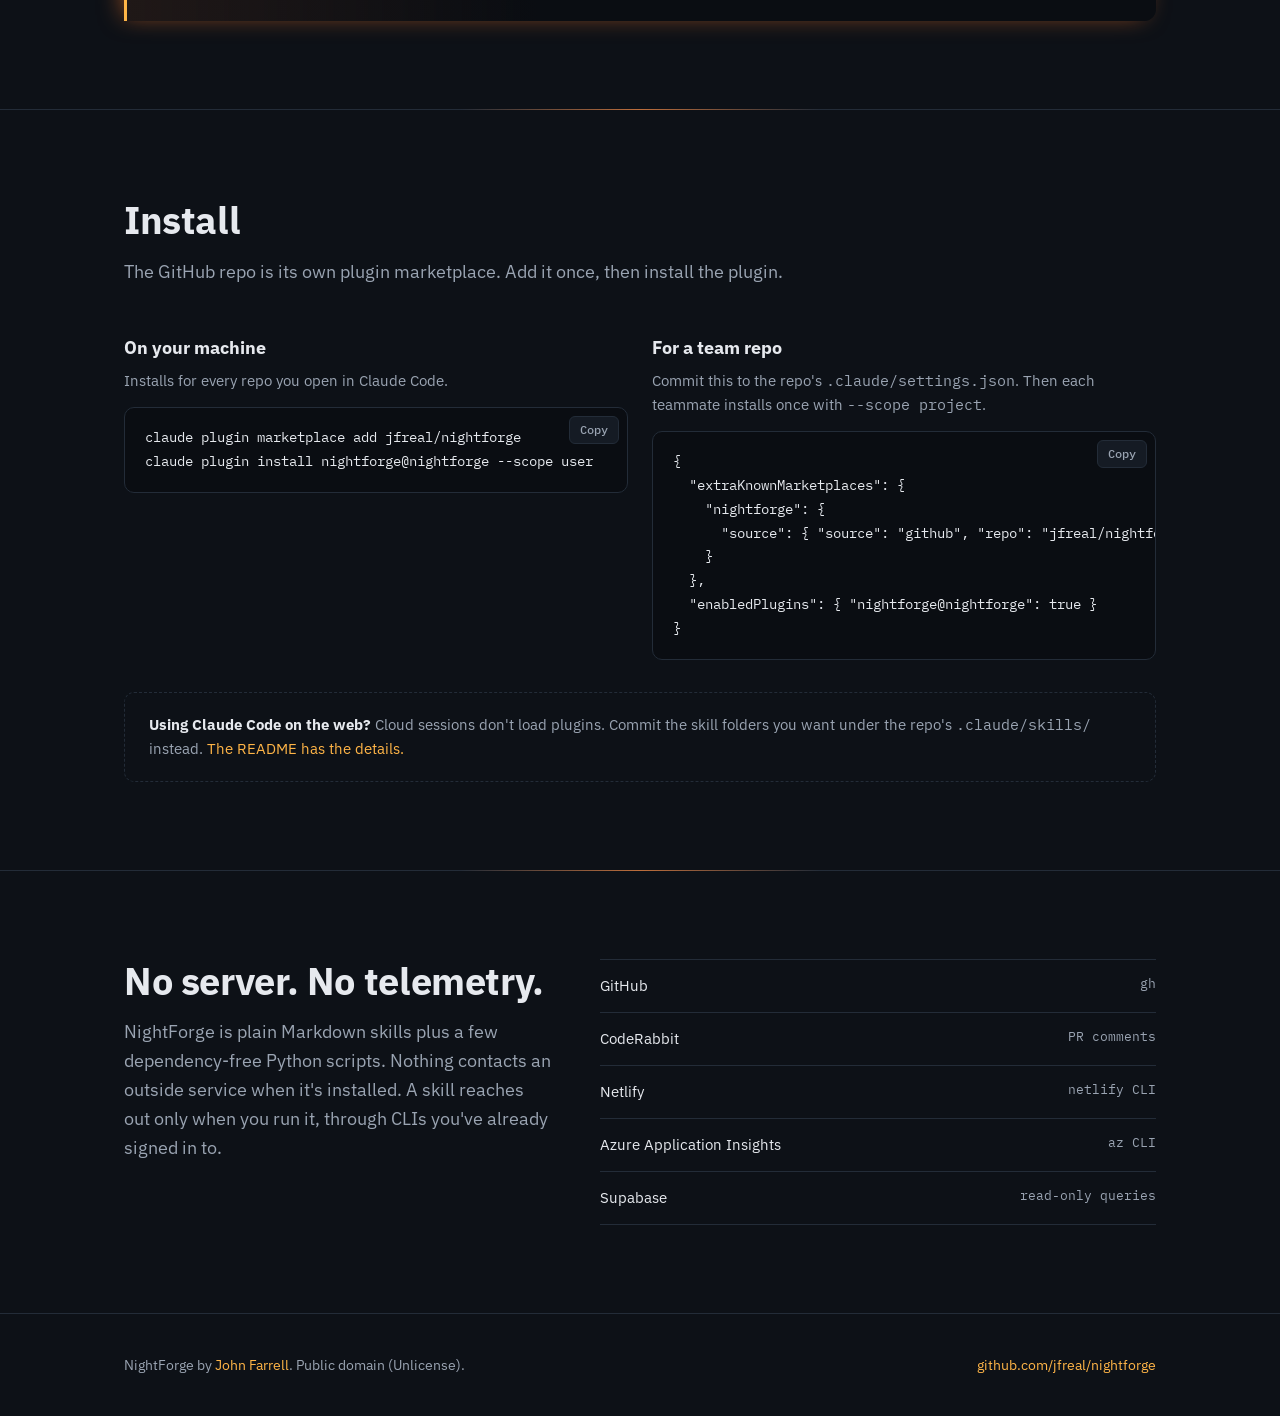
==== commit dec70b29: "Turn the landing page fire into smouldering coals Replace the flame tongues with a bed of irregular " ====
--- a/docs/index.html
+++ b/docs/index.html
@@ -146,7 +146,7 @@
     filter: blur(10px); animation: flicker 3.7s linear infinite, heave 6s ease-in-out infinite;
   }
   @keyframes heave { 0%,100% { transform: scaleY(1); } 50% { transform: scaleY(1.12); } }
-  .sparks { position: absolute; inset: 0; width: 100%; height: 100%; pointer-events: none; mix-blend-mode: screen; }
+  .sparks { position: absolute; inset: 0; width: 100%; height: 100%; pointer-events: none; }
   .hero::after {
     content: ""; position: absolute; left: 0; right: 0; bottom: 0; height: 1px; pointer-events: none;
     background: linear-gradient(90deg, transparent, rgba(255,138,61,.9), rgba(255,200,90,1), rgba(255,138,61,.9), transparent);
@@ -455,90 +455,140 @@
     var cv = document.getElementById('sparks');
     if (cv && cv.getContext) {
       var ctx = cv.getContext('2d'), hero = cv.parentElement, W = 0, H = 0, B = 0, dpr = Math.min(window.devicePixelRatio || 1, 2);
-      var sparks = [], flames = [], visible = true, wide = true;
-      // the fire burns along the bottom of the first screen, so it's in view on any device
+      var coals = [], embers = [], sparks = [], visible = true, wide = true;
+      var rnd = function (a, b) { return a + Math.random() * (b - a); };
+      var hotX = function () { return W * (wide ? .7 : .5); };
+
+      // a bed of irregular coals, two rows deep, hottest under the terminal
+      var buildCoals = function () {
+        coals = [];
+        var sc = wide ? 1 : .75;
+        for (var row = 0; row < 3; row++) {
+          var x = rnd(-10, 10);
+          while (x < W + 20) {
+            var r = rnd(11, 24) * sc * (row === 2 ? .8 : 1), n = 6 + Math.floor(Math.random() * 4), pts = [];
+            for (var k = 0; k < n; k++) {
+              var ang = k / n * Math.PI * 2 + rnd(-.25, .25), rr = r * rnd(.7, 1.1);
+              pts.push([Math.cos(ang) * rr, Math.sin(ang) * rr * .62]);
+            }
+            var near = 1 - Math.min(1, Math.abs(x - hotX()) / (W * (wide ? .45 : .7)));
+            coals.push({ x: x, y: B - row * r * .55 + rnd(-3, 3) + 6, r: r, pts: pts,
+              base: Math.max(.04, (Math.random() < .3 ? .3 : .06) + near * .42 + rnd(-.1, .1)), ph: rnd(0, 6.28), sp: rnd(.4, 1.3), flare: 0 });
+            x += r * rnd(1.3, 1.8);
+          }
+        }
+        coals.sort(function (a, b) { return b.y - a.y; });
+        coals.reverse();
+      };
+
       var size = function () {
         W = hero.clientWidth; H = hero.clientHeight; wide = W > 820;
         var top = hero.getBoundingClientRect().top + window.scrollY;
-        if (wide) { B = Math.min(H, window.innerHeight - top); if (B < 300) B = H; }
-        else { var cta = hero.querySelector('.cta'); B = cta ? cta.getBoundingClientRect().bottom + window.scrollY - top + 92 : H; }
+        if (wide) { B = Math.min(H, window.innerHeight - top) - 18; if (B < 300) B = H - 18; }
+        else { var cta = hero.querySelector('.cta'); B = cta ? cta.getBoundingClientRect().bottom + window.scrollY - top + 70 : H - 18; }
         cv.width = W * dpr; cv.height = H * dpr; ctx.setTransform(dpr, 0, 0, dpr, 0, 0);
+        buildCoals();
       };
       size(); window.addEventListener('resize', size); window.addEventListener('load', size);
       if ('ResizeObserver' in window) new ResizeObserver(size).observe(hero);
       if ('IntersectionObserver' in window) new IntersectionObserver(function (e) { visible = e[0].isIntersecting; }).observe(hero);
 
-      // soft round sprites in four heats: white-hot core to dull red
-      var heats = [[255, 244, 214], [255, 196, 90], [255, 122, 34], [190, 50, 12]];
-      var sprites = heats.map(function (c) {
-        var o = document.createElement('canvas'); o.width = o.height = 64;
-        var g = o.getContext('2d'), rg = g.createRadialGradient(32, 32, 0, 32, 32, 32);
-        rg.addColorStop(0, 'rgba(' + c + ',1)'); rg.addColorStop(.4, 'rgba(' + c + ',.55)'); rg.addColorStop(1, 'rgba(' + c + ',0)');
-        g.fillStyle = rg; g.fillRect(0, 0, 64, 64); return o;
-      });
-      var hotX = function () { return W * (wide ? .7 : .5); };
-      var pickX = function (spread) { return Math.random() < .7 ? hotX() + (Math.random() - .5) * W * spread : Math.random() * W; };
-      var spawnFlame = function () {
-        var scale = wide ? 1 : .7;
-        flames.push({ x: pickX(wide ? .55 : .9), y: B + 10, vx: (Math.random() - .5) * .4, vy: -(1.2 + Math.random() * 1.6),
-          life: 0, max: 34 + Math.random() * 40, r: (10 + Math.random() * 18) * scale, wob: Math.random() * 6.28 });
-      };
-      var spawnSpark = function () {
-        var x = pickX(.45);
-        sparks.push({ x: x, y: B, px: x, py: B, vx: (Math.random() - .5) * .8, vy: -(1.6 + Math.random() * 3.4),
-          life: 0, max: 140 + Math.random() * 220, r: .6 + Math.random() * 1.8, wob: Math.random() * 6.28 });
+      var emit = function (c, burst) {
+        for (var k = 0; k < burst; k++) {
+          var x = c.x + rnd(-c.r * .5, c.r * .5), y = c.y - c.r * .3;
+          sparks.push({ x: x, y: y, px: x, py: y, vx: rnd(-1.4, 1.4), vy: -rnd(2.5, 5.5), life: 0, max: rnd(30, 70), r: rnd(.6, 1.4) });
+        }
+      };
+      var spawnEmber = function () {
+        var c = coals[Math.floor(Math.random() * coals.length)];
+        if (!c || Math.random() > c.base + .2) return;
+        embers.push({ x: c.x + rnd(-c.r * .4, c.r * .4), y: c.y - c.r * .3, vx: rnd(-.15, .15), vy: -rnd(.25, .8),
+          life: 0, max: rnd(160, 380), r: rnd(.8, 2.2), wob: rnd(0, 6.28), tw: rnd(.05, .15) });
       };
 
       var step = function () {
-        var nf = wide ? 7 : 4, ns = wide ? 3 : 1;
-        for (var k = 0; k < nf; k++) if (flames.length < (wide ? 520 : 260)) spawnFlame();
-        for (k = 0; k < ns; k++) if (sparks.length < (wide ? 300 : 110) && Math.random() < .75) spawnSpark();
-        for (var i = flames.length - 1; i >= 0; i--) {
-          var f = flames[i]; f.life++; f.wob += .15;
-          f.x += f.vx + Math.sin(f.wob) * .6; f.y += f.vy; f.vy *= 1.01;
-          f.x += (hotX() - f.x) * .002;
-          if (f.life >= f.max) flames.splice(i, 1);
+        for (var i = 0; i < coals.length; i++) {
+          var c = coals[i];
+          c.flare *= .93;
+          if (Math.random() < .0022 * (c.base + .3)) { c.flare = rnd(.35, .75); if (Math.random() < .6) emit(c, 2 + Math.floor(Math.random() * 6)); }
+        }
+        if (embers.length < (wide ? 140 : 60) && Math.random() < (wide ? .6 : .3)) spawnEmber();
+        if (Math.random() < (wide ? .02 : .01) && coals.length) emit(coals[Math.floor(Math.random() * coals.length)], 1);
+        for (i = embers.length - 1; i >= 0; i--) {
+          var e = embers[i]; e.life++; e.wob += .03;
+          e.x += e.vx + Math.sin(e.wob) * .25; e.y += e.vy;
+          if (e.life >= e.max) embers.splice(i, 1);
         }
         for (i = sparks.length - 1; i >= 0; i--) {
-          var p = sparks[i]; p.life++; p.wob += .08; p.px = p.x; p.py = p.y;
-          p.x += p.vx + Math.sin(p.wob) * .35; p.y += p.vy; p.vy *= .996;
-          if (p.life >= p.max || p.y < -10) sparks.splice(i, 1);
-        }
-      };
-
+          var p = sparks[i]; p.life++; p.px = p.x; p.py = p.y;
+          p.x += p.vx; p.y += p.vy; p.vy += .06; p.vx *= .985;
+          if (p.life >= p.max) sparks.splice(i, 1);
+        }
+      };
+
+      var heatOf = function (c, t) {
+        return Math.max(0, Math.min(1.2, c.base + Math.sin(t * .0012 * c.sp + c.ph) * .14 + Math.sin(t * .0031 * c.sp + c.ph * 2) * .06 + c.flare));
+      };
       var draw = function (t) {
         ctx.clearRect(0, 0, W, H);
+        // heat haze over the bed
         ctx.globalCompositeOperation = 'lighter';
-        // bed of coals under the flames
-        var flick = .8 + Math.sin(t * .006) * .08 + Math.sin(t * .017) * .06 + Math.random() * .06;
-        var bed = ctx.createRadialGradient(hotX(), B + 30, 10, hotX(), B + 30, W * (wide ? .45 : .8));
-        bed.addColorStop(0, 'rgba(255,170,60,' + .55 * flick + ')');
-        bed.addColorStop(.35, 'rgba(230,80,20,' + .32 * flick + ')');
-        bed.addColorStop(1, 'rgba(120,30,8,0)');
-        ctx.fillStyle = bed; ctx.fillRect(0, B - W * .5, W, W * .5 + 60);
-        // flames: young puffs burn white-yellow, old ones cool to red and shrink
-        for (var i = 0; i < flames.length; i++) {
-          var f = flames[i], age = f.life / f.max;
-          var k = age < .18 ? 0 : age < .45 ? 1 : age < .75 ? 2 : 3;
-          var r = f.r * (1 - age * .7);
-          ctx.globalAlpha = Math.min(1, (1 - age) * 1.6) * (k === 0 ? .3 : k === 3 ? .18 : .26);
-          ctx.drawImage(sprites[k], f.x - r, f.y - r * 2, r * 2, r * 3.6);
-        }
-        ctx.globalAlpha = 1;
+        var fl = .85 + Math.sin(t * .002) * .08 + Math.sin(t * .0053) * .05;
+        var haze = ctx.createRadialGradient(hotX(), B + 10, 0, hotX(), B + 10, W * (wide ? .5 : .9));
+        haze.addColorStop(0, 'rgba(255,100,25,' + .24 * fl + ')');
+        haze.addColorStop(.4, 'rgba(200,50,12,' + .16 * fl + ')');
+        haze.addColorStop(1, 'rgba(90,20,5,0)');
+        ctx.fillStyle = haze; ctx.fillRect(0, B - W * .5, W, W * .5 + 80);
+        // the coals: dark crusts lit from inside
+        ctx.globalCompositeOperation = 'source-over';
+        for (var i = 0; i < coals.length; i++) {
+          var c = coals[i], h = heatOf(c, t);
+          ctx.beginPath();
+          for (var k = 0; k < c.pts.length; k++) {
+            var px = c.x + c.pts[k][0], py = c.y + c.pts[k][1];
+            if (k === 0) ctx.moveTo(px, py); else ctx.lineTo(px, py);
+          }
+          ctx.closePath();
+          var g = ctx.createRadialGradient(c.x, c.y + c.r * .1, 0, c.x, c.y, c.r);
+          var hh = Math.min(1, h);
+          g.addColorStop(0, 'rgb(' + Math.floor(60 + 195 * hh) + ',' + Math.floor(18 + 170 * hh * hh) + ',' + Math.floor(8 + 30 * hh) + ')');
+          g.addColorStop(.35 + hh * .2, 'rgb(' + Math.floor(40 + 170 * hh) + ',' + Math.floor(14 + 50 * hh) + ',8)');
+          g.addColorStop(1, 'rgb(' + Math.floor(22 + 18 * hh) + ',13,11)');
+          ctx.fillStyle = g; ctx.fill();
+          ctx.lineWidth = 2.2; ctx.strokeStyle = 'rgba(16,10,9,.9)'; ctx.stroke();
+          if (h > .55) {
+            ctx.globalCompositeOperation = 'lighter';
+            ctx.globalAlpha = (h - .55) * .7;
+            var bloom = ctx.createRadialGradient(c.x, c.y, 0, c.x, c.y, c.r * 2.2);
+            bloom.addColorStop(0, 'rgba(255,140,40,.8)'); bloom.addColorStop(1, 'rgba(255,80,20,0)');
+            ctx.fillStyle = bloom; ctx.fillRect(c.x - c.r * 2.2, c.y - c.r * 2.2, c.r * 4.4, c.r * 4.4);
+            ctx.globalAlpha = 1; ctx.globalCompositeOperation = 'source-over';
+          }
+        }
+        // drifting embers and popping sparks
+        ctx.globalCompositeOperation = 'lighter';
+        for (i = 0; i < embers.length; i++) {
+          var e = embers[i], q = e.life / e.max;
+          var a = Math.min(1, q * 8) * (1 - q) * (.6 + .4 * Math.sin(e.life * e.tw));
+          ctx.fillStyle = 'rgba(255,' + Math.floor(120 + 80 * (1 - q)) + ',40,' + a + ')';
+          ctx.shadowColor = 'rgba(255,100,20,' + a + ')'; ctx.shadowBlur = 8;
+          ctx.beginPath(); ctx.arc(e.x, e.y, e.r * (1 - q * .5), 0, 6.28); ctx.fill();
+        }
+        ctx.shadowBlur = 0;
         for (i = 0; i < sparks.length; i++) {
-          var p = sparks[i], q = 1 - p.life / p.max;
-          var g = Math.floor(80 + 150 * q * q), a = Math.min(1, q * 1.3) * .95;
-          var tx = p.x - (p.x - p.px) * 4, ty = p.y - (p.y - p.py) * 4;
-          var grad = ctx.createLinearGradient(p.x, p.y, tx, ty);
-          grad.addColorStop(0, 'rgba(255,' + g + ',' + Math.floor(60 * q) + ',' + a + ')');
-          grad.addColorStop(1, 'rgba(255,70,10,0)');
-          ctx.strokeStyle = grad; ctx.lineWidth = p.r * 1.1; ctx.lineCap = 'round';
+          var p = sparks[i], f = 1 - p.life / p.max;
+          var tx = p.x - (p.x - p.px) * 3, ty = p.y - (p.y - p.py) * 3;
+          var sg = ctx.createLinearGradient(p.x, p.y, tx, ty);
+          sg.addColorStop(0, 'rgba(255,' + Math.floor(150 + 100 * f) + ',90,' + f + ')');
+          sg.addColorStop(1, 'rgba(255,90,20,0)');
+          ctx.strokeStyle = sg; ctx.lineWidth = p.r * 1.3; ctx.lineCap = 'round';
           ctx.beginPath(); ctx.moveTo(p.x, p.y); ctx.lineTo(tx, ty); ctx.stroke();
         }
-      };
-
-      // warm the fire up so it's already burning on first paint
-      for (var w0 = 0; w0 < 90; w0++) step();
+        ctx.globalCompositeOperation = 'source-over';
+      };
+
+      // let it smoulder for a moment so embers are already rising on first paint
+      for (var w0 = 0; w0 < 240; w0++) step();
       if (reduce) { draw(0); }
       else {
         var last = 0;
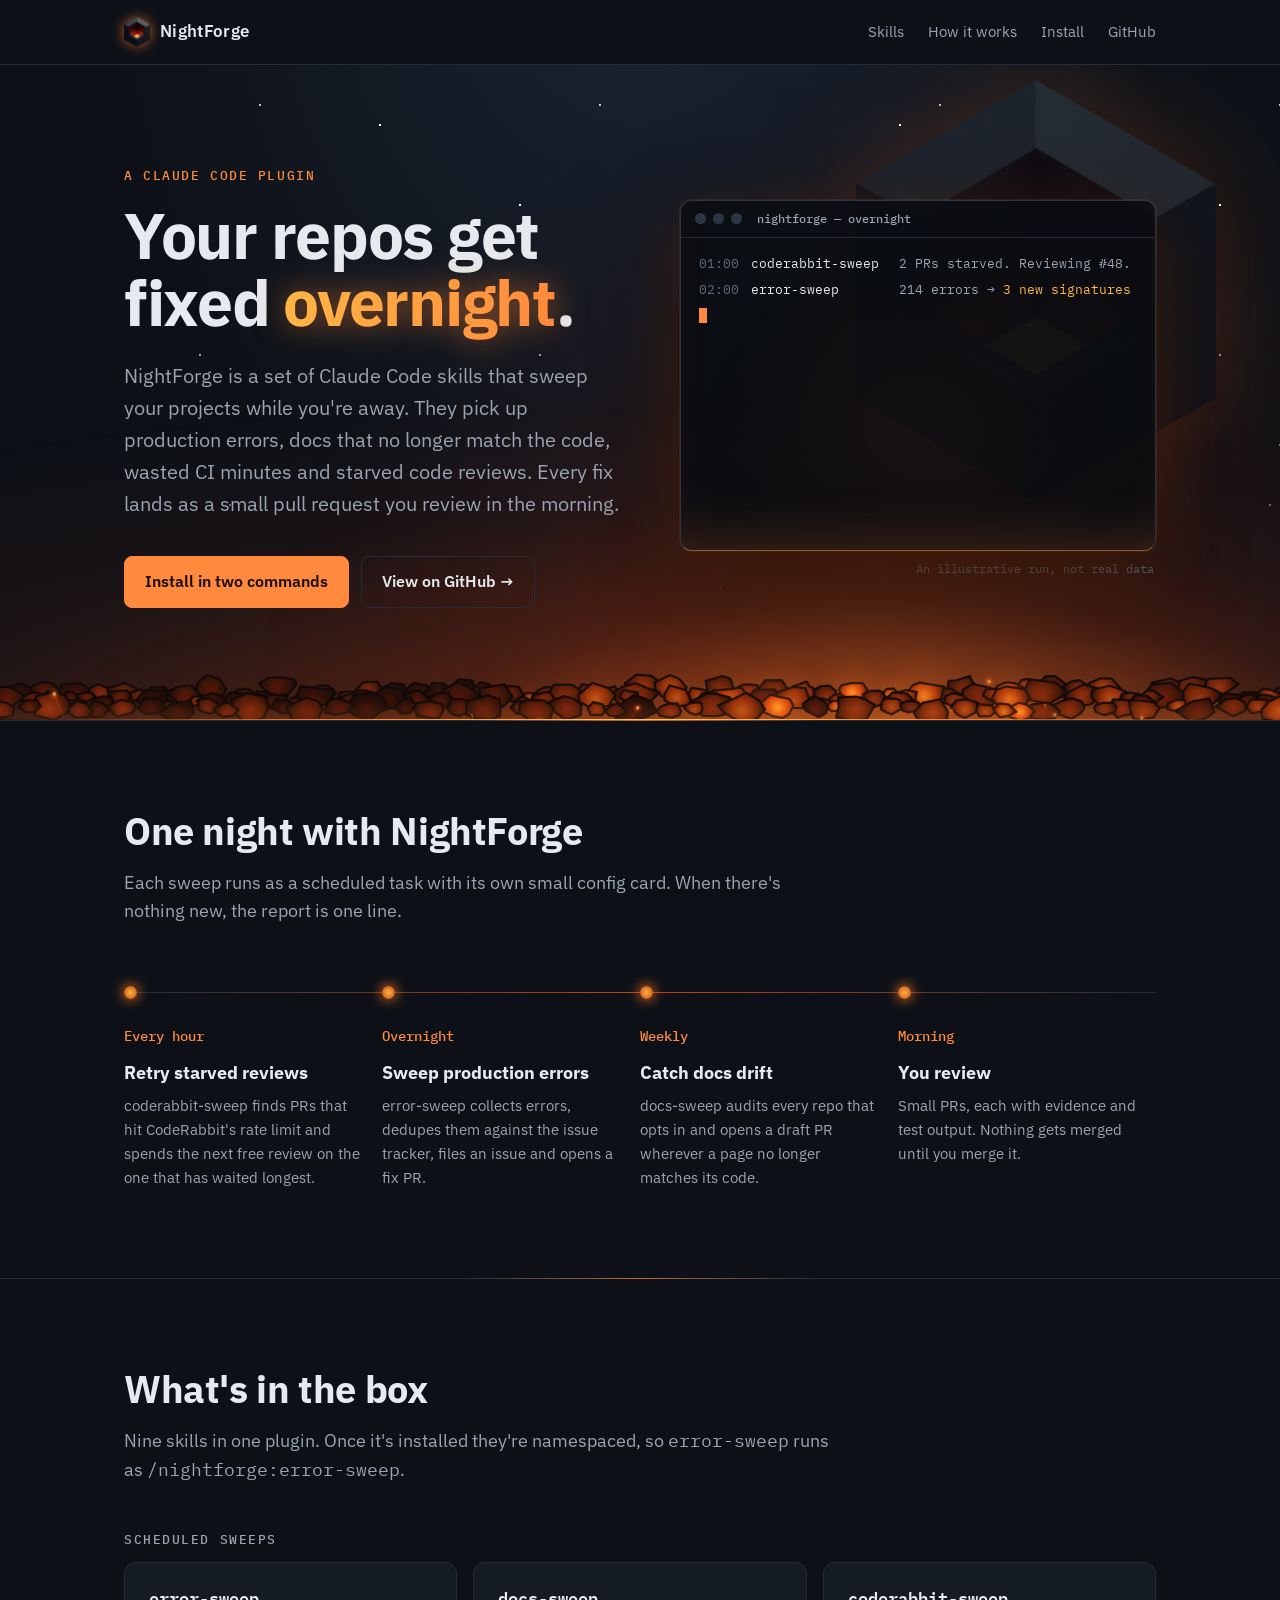
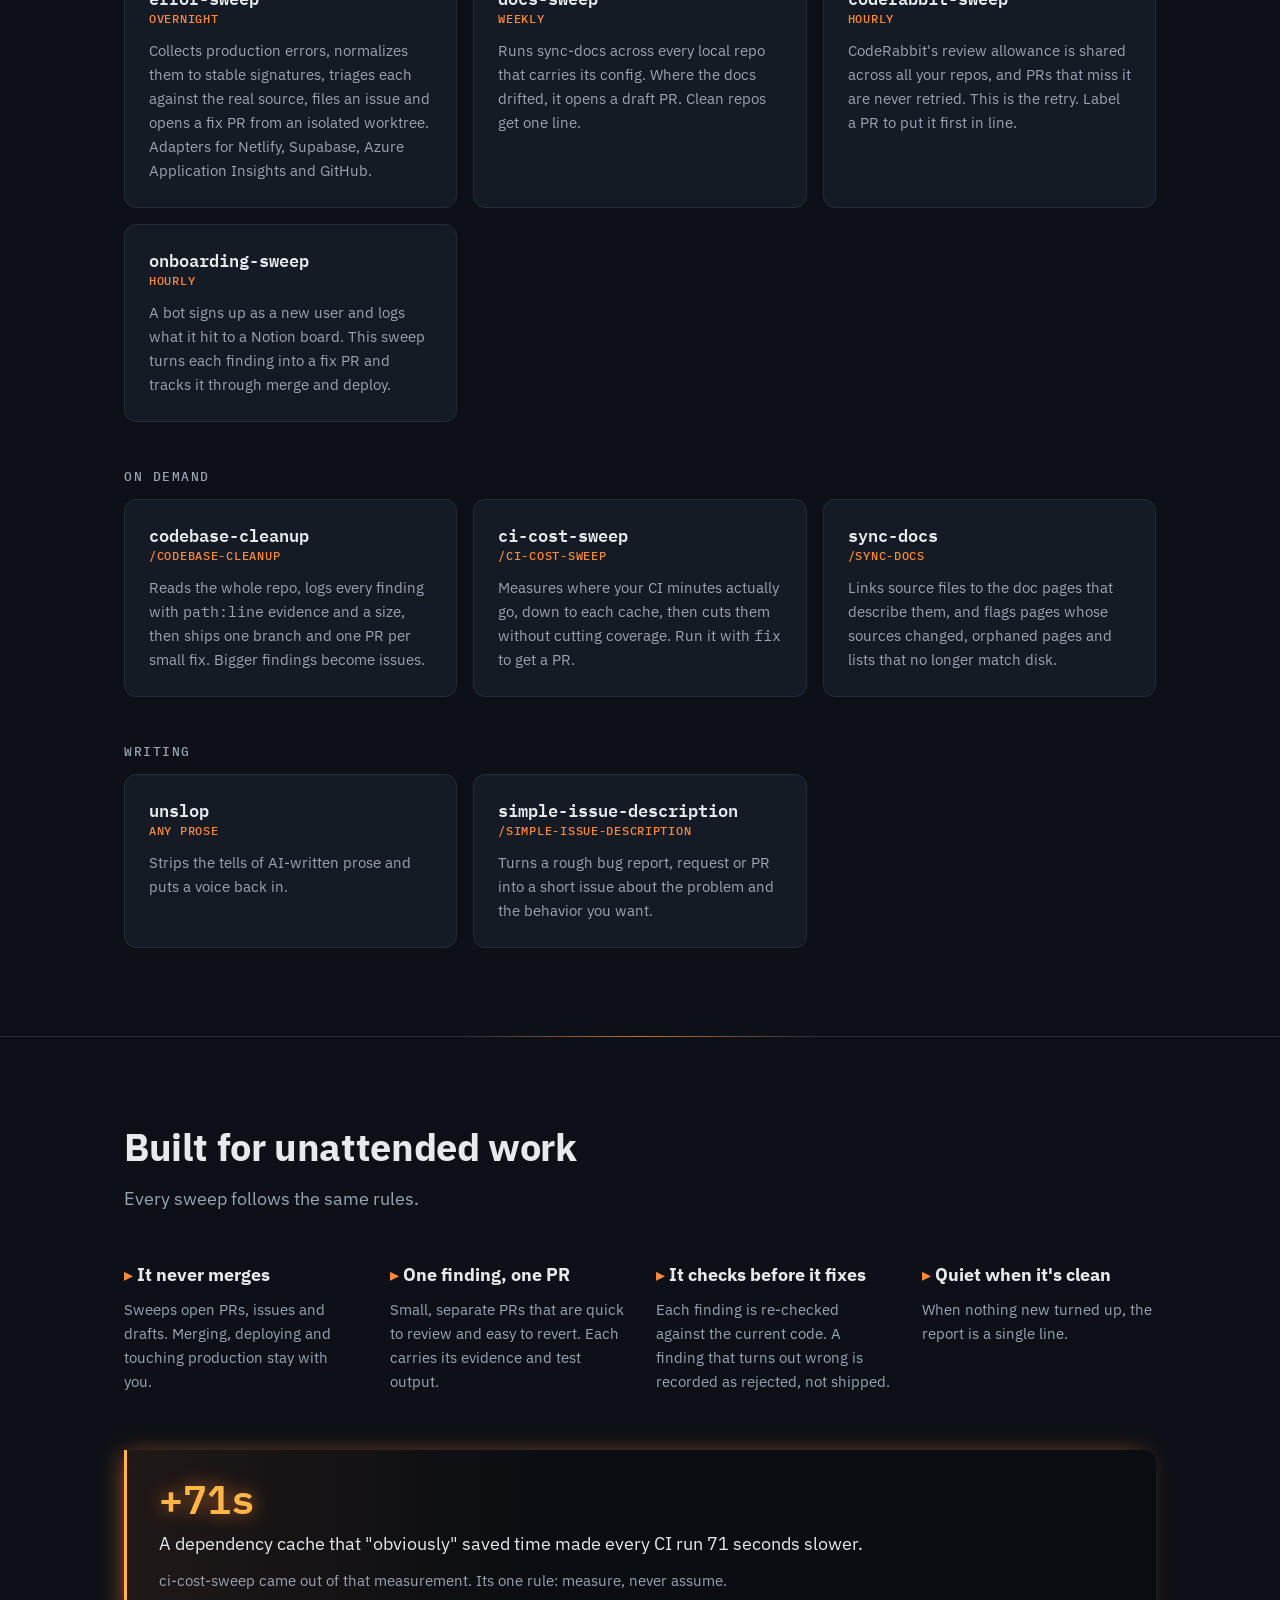
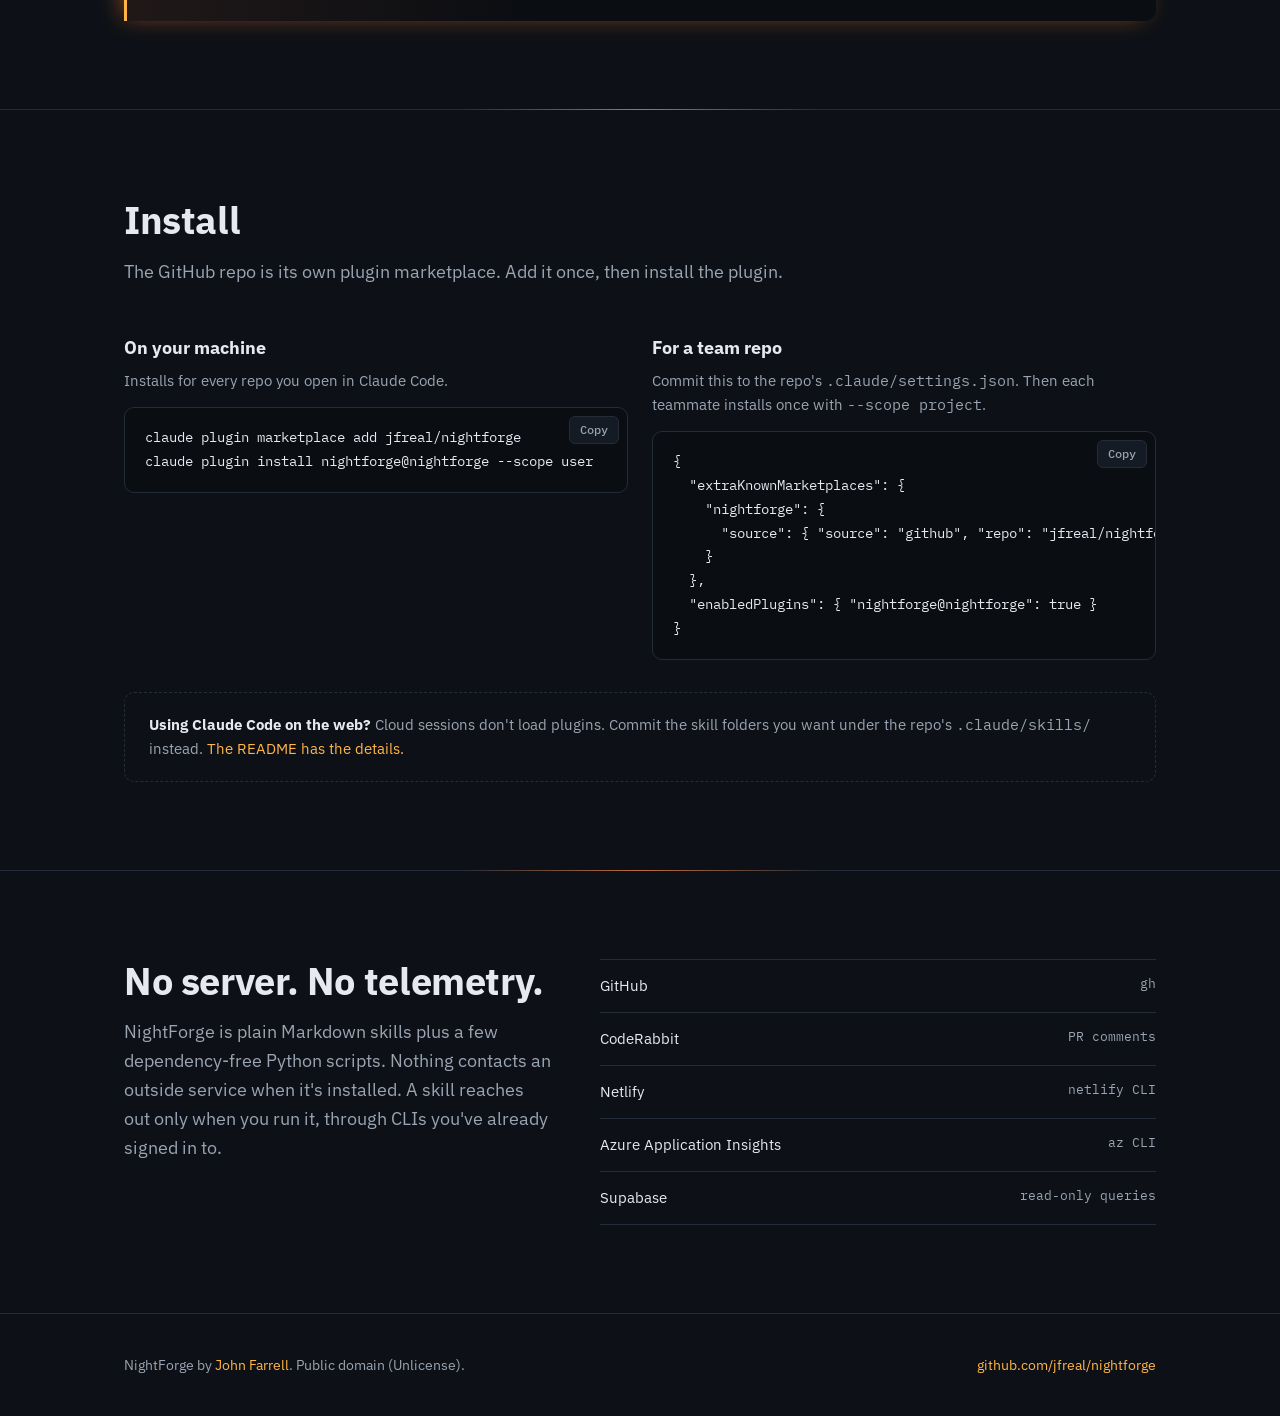
==== commit 50a31967: "Fix the landing page stutter and slow the embers into wisps Typing a terminal line changed the hero'" ====
--- a/docs/index.html
+++ b/docs/index.html
@@ -117,7 +117,7 @@
   .emblem {
     position: absolute; width: 360px; right: -60px; top: -120px; opacity: .3; pointer-events: none;
     filter: drop-shadow(0 0 50px rgba(255,110,30,.7));
-    animation: firelight 3.2s steps(1) infinite, firelight-soft 1.7s ease-in-out infinite;
+    animation: firelight 3.2s steps(1) infinite;
   }
   @keyframes firelight {
     0% { opacity: .3; } 12% { opacity: .38; } 19% { opacity: .27; } 31% { opacity: .35; }
@@ -156,7 +156,7 @@
     position: relative; background: rgba(10,13,18,.88); border: 1px solid #2b3544; border-radius: 12px;
     box-shadow: 0 30px 80px rgba(0,0,0,.6), 0 0 0 1px rgba(255,138,61,.12), 0 24px 70px -10px rgba(255,110,30,.35), inset 0 -40px 60px -40px rgba(255,120,40,.25);
     border-bottom-color: rgba(255,150,70,.55);
-    backdrop-filter: blur(6px); -webkit-backdrop-filter: blur(6px); overflow: hidden;
+    overflow: hidden;
   }
   .term-bar { display: flex; align-items: center; gap: 7px; padding: 12px 14px; border-bottom: 1px solid var(--line); }
   .term-bar i { width: 11px; height: 11px; border-radius: 50%; background: #2b3544; }
@@ -180,7 +180,7 @@
   .btn.primary { box-shadow: 0 0 0 0 rgba(255,138,61,.5); animation: pulse 2.8s ease-out infinite; }
   @keyframes pulse { 0% { box-shadow: 0 0 0 0 rgba(255,138,61,.45); } 70%,100% { box-shadow: 0 0 0 14px rgba(255,138,61,0); } }
   h1 em { background: linear-gradient(90deg, var(--ember-hot), var(--ember), var(--ember-deep), var(--ember-hot)); background-size: 300% 100%;
-    -webkit-background-clip: text; background-clip: text; color: transparent; animation: forge 8s linear infinite, heat 2.4s ease-in-out infinite; }
+    -webkit-background-clip: text; background-clip: text; color: transparent; animation: forge 8s linear infinite; filter: drop-shadow(0 0 16px rgba(255,130,45,.6)); }
   @keyframes heat { 0%,100% { filter: drop-shadow(0 0 10px rgba(255,120,40,.45)); } 50% { filter: drop-shadow(0 0 26px rgba(255,150,50,.85)); } }
   @keyframes forge { to { background-position: 300% 0; } }
 
@@ -252,7 +252,7 @@
     .hero { padding: 56px 0; }
     .hero .wrap, .trust { grid-template-columns: 1fr; }
     .emblem { width: 220px; right: -40px; top: -80px; }
-    .term-body { min-height: 0; font-size: 11.5px; }
+    .term-body { min-height: 400px; font-size: 11.5px; }
     .hero-art { margin-top: 96px; }
     .term-body .ln { grid-template-columns: 3.2em 1fr; }
     .term-body .ln span:last-child { grid-column: 2; }
@@ -458,6 +458,10 @@
       var coals = [], embers = [], sparks = [], visible = true, wide = true;
       var rnd = function (a, b) { return a + Math.random() * (b - a); };
       var hotX = function () { return W * (wide ? .7 : .5); };
+      var glow = document.createElement('canvas'); glow.width = glow.height = 32;
+      (function () { var g = glow.getContext('2d'), rg = g.createRadialGradient(16, 16, 0, 16, 16, 16);
+        rg.addColorStop(0, 'rgba(255,230,170,1)'); rg.addColorStop(.18, 'rgba(255,170,70,.9)'); rg.addColorStop(.45, 'rgba(255,100,25,.25)'); rg.addColorStop(1, 'rgba(255,80,20,0)');
+        g.fillStyle = rg; g.fillRect(0, 0, 32, 32); })();
 
       // a bed of irregular coals, two rows deep, hottest under the terminal
       var buildCoals = function () {
@@ -482,12 +486,14 @@
       };
 
       var size = function () {
+        var oldW = W, oldB = B, oldH = H;
         W = hero.clientWidth; H = hero.clientHeight; wide = W > 820;
         var top = hero.getBoundingClientRect().top + window.scrollY;
         if (wide) { B = Math.min(H, window.innerHeight - top) - 18; if (B < 300) B = H - 18; }
         else { var cta = hero.querySelector('.cta'); B = cta ? cta.getBoundingClientRect().bottom + window.scrollY - top + 70 : H - 18; }
-        cv.width = W * dpr; cv.height = H * dpr; ctx.setTransform(dpr, 0, 0, dpr, 0, 0);
-        buildCoals();
+        if (W !== oldW || H !== oldH) { cv.width = W * dpr; cv.height = H * dpr; ctx.setTransform(dpr, 0, 0, dpr, 0, 0); }
+        // only lay a new bed when the width or the bed's line actually moved
+        if (W !== oldW || Math.abs(B - oldB) > 6) buildCoals();
       };
       size(); window.addEventListener('resize', size); window.addEventListener('load', size);
       if ('ResizeObserver' in window) new ResizeObserver(size).observe(hero);
@@ -502,22 +508,23 @@
       var spawnEmber = function () {
         var c = coals[Math.floor(Math.random() * coals.length)];
         if (!c || Math.random() > c.base + .2) return;
-        embers.push({ x: c.x + rnd(-c.r * .4, c.r * .4), y: c.y - c.r * .3, vx: rnd(-.15, .15), vy: -rnd(.25, .8),
-          life: 0, max: rnd(160, 380), r: rnd(.8, 2.2), wob: rnd(0, 6.28), tw: rnd(.05, .15) });
+        embers.push({ x: c.x + rnd(-c.r * .4, c.r * .4), y: c.y - c.r * .3, vx: rnd(-.12, .12), vy: -rnd(.22, .55),
+          life: 0, max: rnd(420, 900), r: rnd(.9, 2), wob: rnd(0, 6.28), ws: rnd(.008, .02), amp: rnd(.2, .55),
+          drift: rnd(-.0015, .0015), tw: rnd(.03, .09), trail: [] });
       };
 
       var step = function () {
         for (var i = 0; i < coals.length; i++) {
           var c = coals[i];
           c.flare *= .93;
-          if (Math.random() < .0022 * (c.base + .3)) { c.flare = rnd(.35, .75); if (Math.random() < .6) emit(c, 2 + Math.floor(Math.random() * 6)); }
-        }
-        if (embers.length < (wide ? 140 : 60) && Math.random() < (wide ? .6 : .3)) spawnEmber();
-        if (Math.random() < (wide ? .02 : .01) && coals.length) emit(coals[Math.floor(Math.random() * coals.length)], 1);
+          if (Math.random() < .0022 * (c.base + .3)) { c.flare = rnd(.35, .75); if (Math.random() < .15) emit(c, 1 + Math.floor(Math.random() * 3)); }
+        }
+        if (embers.length < (wide ? 90 : 40) && Math.random() < (wide ? .22 : .12)) spawnEmber();
         for (i = embers.length - 1; i >= 0; i--) {
-          var e = embers[i]; e.life++; e.wob += .03;
-          e.x += e.vx + Math.sin(e.wob) * .25; e.y += e.vy;
-          if (e.life >= e.max) embers.splice(i, 1);
+          var e = embers[i]; e.life++; e.wob += e.ws; e.vx += e.drift;
+          e.x += e.vx + Math.sin(e.wob) * e.amp; e.y += e.vy; e.vy *= .9995;
+          if (e.life % 3 === 0) { e.trail.push(e.x, e.y); if (e.trail.length > 36) e.trail.splice(0, 2); }
+          if (e.life >= e.max || e.y < -20) embers.splice(i, 1);
         }
         for (i = sparks.length - 1; i >= 0; i--) {
           var p = sparks[i]; p.life++; p.px = p.x; p.py = p.y;
@@ -567,14 +574,20 @@
         }
         // drifting embers and popping sparks
         ctx.globalCompositeOperation = 'lighter';
+        ctx.lineCap = 'round'; ctx.lineJoin = 'round';
         for (i = 0; i < embers.length; i++) {
           var e = embers[i], q = e.life / e.max;
-          var a = Math.min(1, q * 8) * (1 - q) * (.6 + .4 * Math.sin(e.life * e.tw));
-          ctx.fillStyle = 'rgba(255,' + Math.floor(120 + 80 * (1 - q)) + ',40,' + a + ')';
-          ctx.shadowColor = 'rgba(255,100,20,' + a + ')'; ctx.shadowBlur = 8;
-          ctx.beginPath(); ctx.arc(e.x, e.y, e.r * (1 - q * .5), 0, 6.28); ctx.fill();
-        }
-        ctx.shadowBlur = 0;
+          var a = Math.min(1, q * 10) * (1 - q) * (.65 + .35 * Math.sin(e.life * e.tw));
+          var tr = e.trail;
+          if (tr.length > 4) {
+            ctx.strokeStyle = 'rgba(255,110,30,' + a * .16 + ')'; ctx.lineWidth = e.r * .9;
+            ctx.beginPath(); ctx.moveTo(tr[0], tr[1]);
+            for (var j = 2; j < tr.length - 2; j += 2) ctx.quadraticCurveTo(tr[j], tr[j + 1], (tr[j] + tr[j + 2]) / 2, (tr[j + 1] + tr[j + 3]) / 2);
+            ctx.lineTo(e.x, e.y); ctx.stroke();
+          }
+          var rr = e.r * (1 - q * .4) * 5;
+          ctx.globalAlpha = a; ctx.drawImage(glow, e.x - rr, e.y - rr, rr * 2, rr * 2); ctx.globalAlpha = 1;
+        }
         for (i = 0; i < sparks.length; i++) {
           var p = sparks[i], f = 1 - p.life / p.max;
           var tx = p.x - (p.x - p.px) * 3, ty = p.y - (p.y - p.py) * 3;
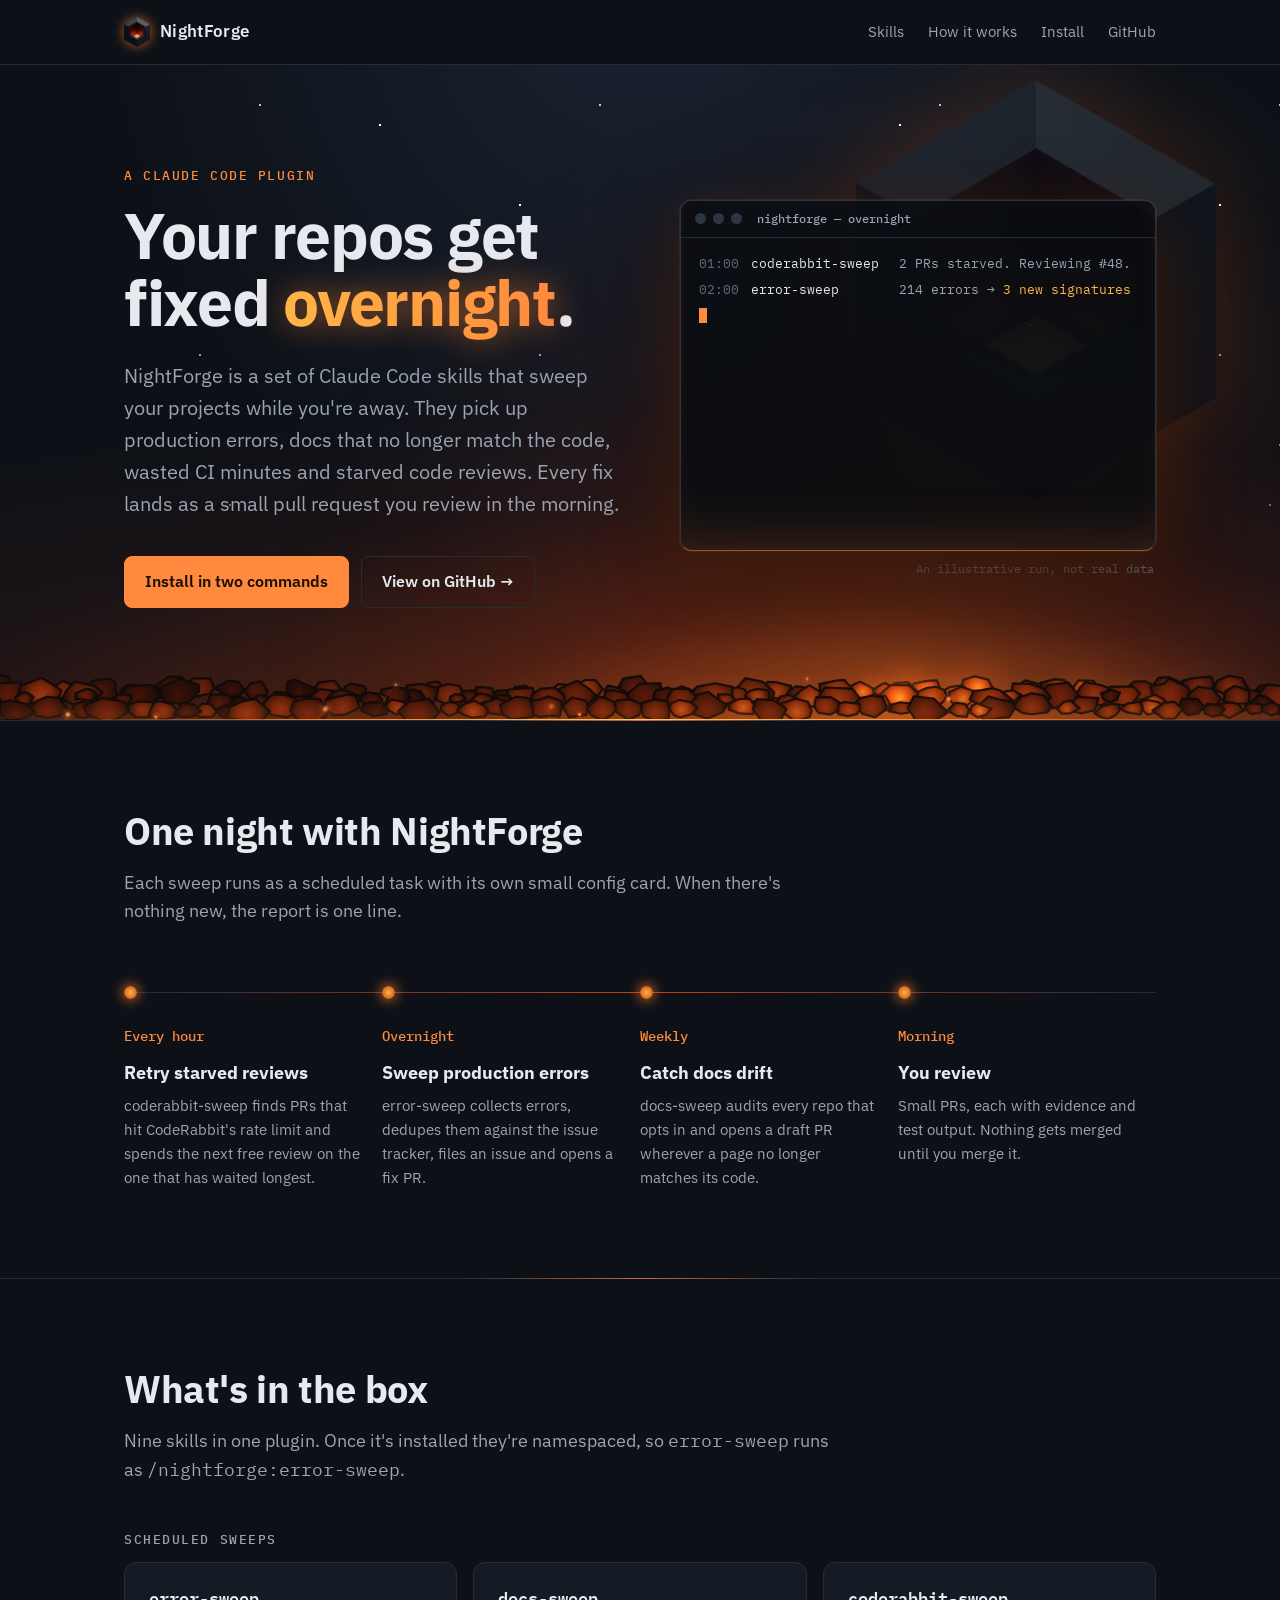
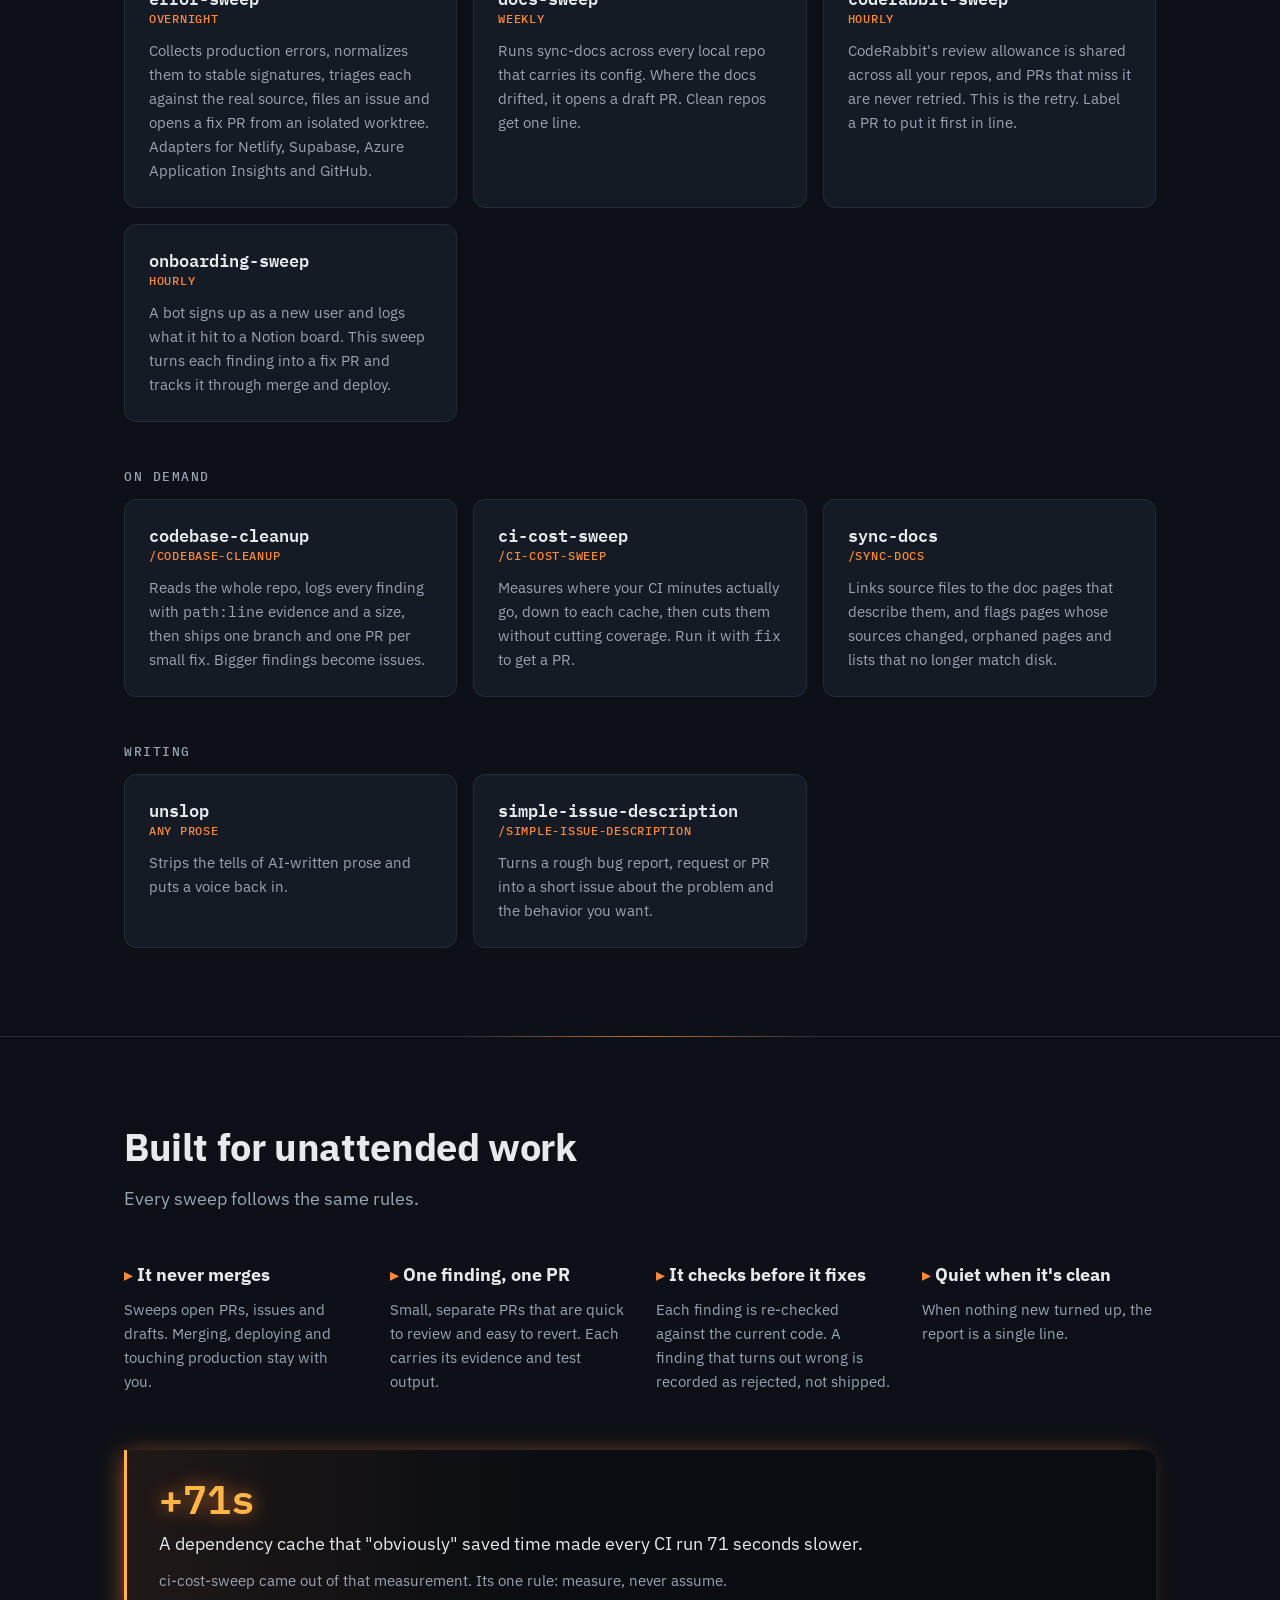
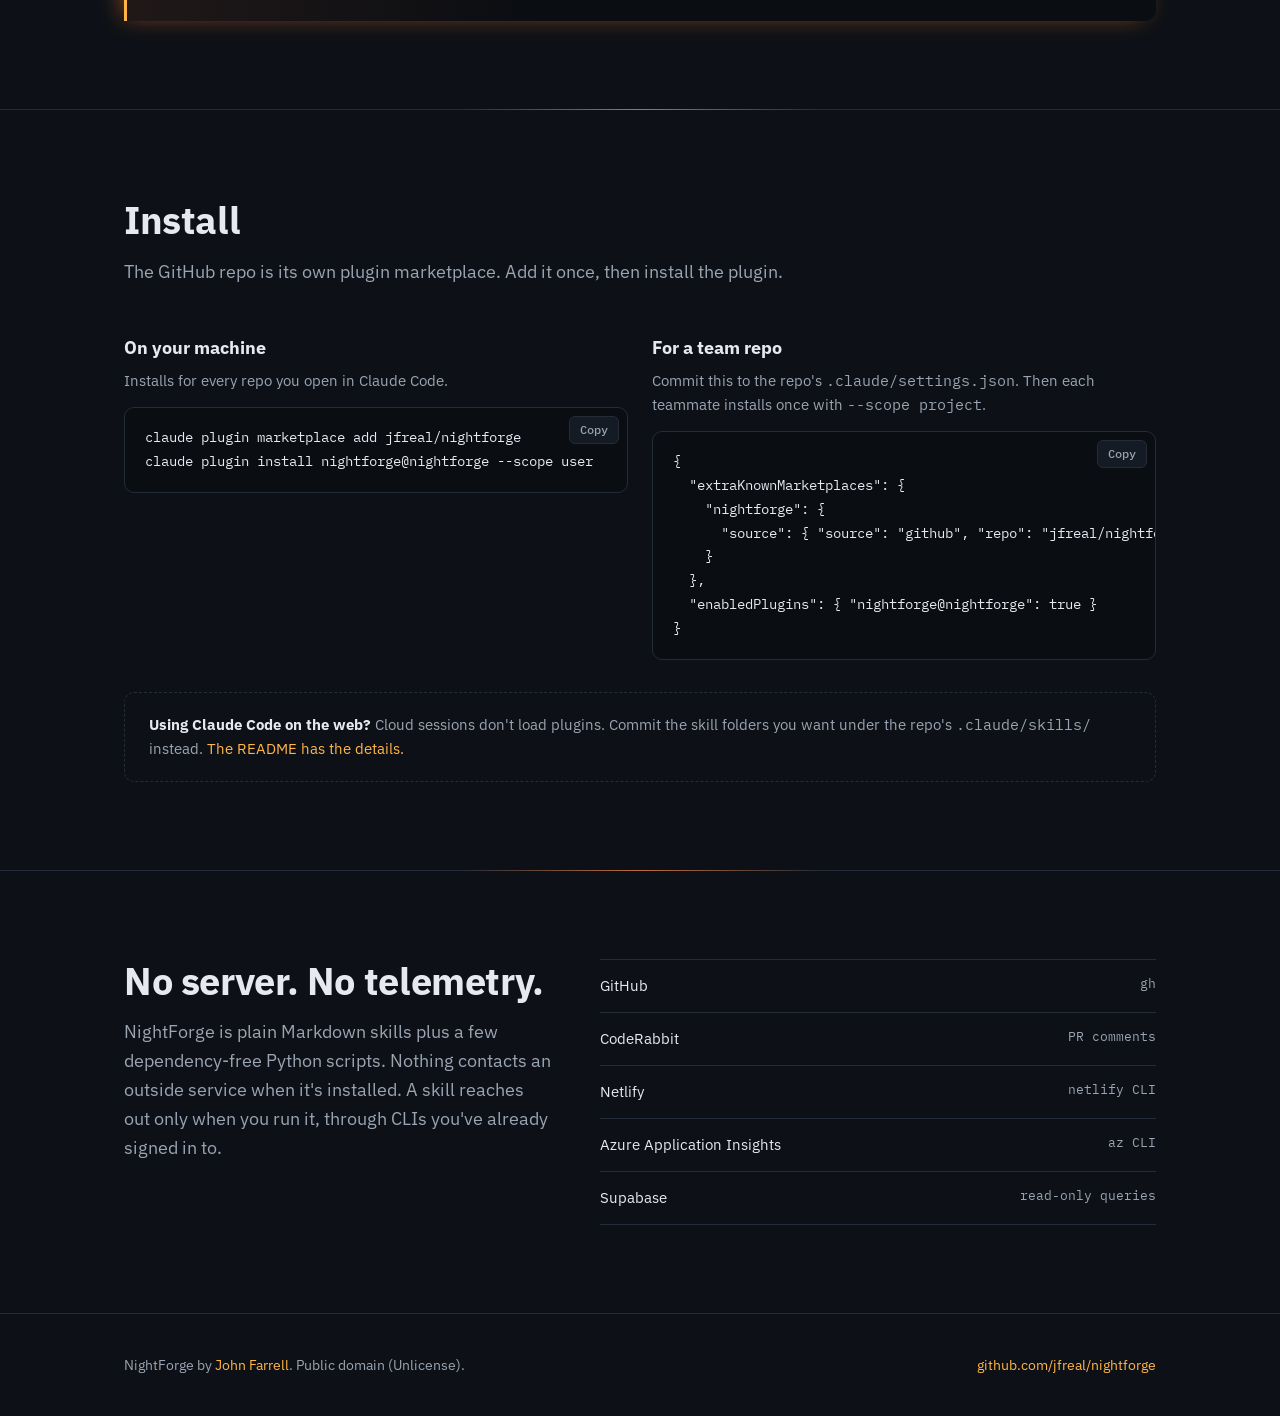
==== commit aa1b0bc7: "Calm the landing page fire into slow smouldering embers Coals now swell and fade over seconds instea" ====
--- a/docs/index.html
+++ b/docs/index.html
@@ -117,23 +117,10 @@
   .emblem {
     position: absolute; width: 360px; right: -60px; top: -120px; opacity: .3; pointer-events: none;
     filter: drop-shadow(0 0 50px rgba(255,110,30,.7));
-    animation: firelight 3.2s steps(1) infinite;
-  }
-  @keyframes firelight {
-    0% { opacity: .3; } 12% { opacity: .38; } 19% { opacity: .27; } 31% { opacity: .35; }
-    44% { opacity: .42; } 52% { opacity: .29; } 67% { opacity: .37; } 81% { opacity: .31; } 93% { opacity: .4; }
-  }
-  @keyframes firelight-soft { 0%,100% { filter: drop-shadow(0 0 40px rgba(255,110,30,.55)); } 50% { filter: drop-shadow(0 0 80px rgba(255,140,40,.95)); } }
-  .ember-glow {
-    position: absolute; inset: 10% 0 -10% 0; pointer-events: none;
-    background: radial-gradient(closest-side, rgba(255,110,30,.42), rgba(194,65,12,.15) 55%, transparent 75%);
-    filter: blur(24px); animation: breathe 2.6s ease-in-out infinite, flicker 4.3s linear infinite;
-  }
+    animation: smoulder 9s ease-in-out infinite;
+  }
+  @keyframes smoulder { 0%,100% { opacity: .24; } 50% { opacity: .34; } }
   @keyframes breathe { 0%,100% { transform: scale(.95); } 50% { transform: scale(1.06); } }
-  @keyframes flicker {
-    0% { opacity: .75; } 7% { opacity: .95; } 11% { opacity: .7; } 23% { opacity: 1; } 29% { opacity: .82; }
-    41% { opacity: .68; } 47% { opacity: .96; } 58% { opacity: .78; } 66% { opacity: .9; } 79% { opacity: .72; } 88% { opacity: 1; } 100% { opacity: .75; }
-  }
 
   /* the forge: molten floor, sparks, heat */
   .forge-floor {
@@ -143,7 +130,7 @@
       radial-gradient(ellipse 50% 55% at 66% 100%, rgba(255,140,40,.55), transparent 70%),
       radial-gradient(ellipse 80% 75% at 55% 100%, rgba(230,80,20,.38), transparent 72%),
       radial-gradient(ellipse 120% 90% at 50% 100%, rgba(150,40,10,.3), transparent 78%);
-    filter: blur(10px); animation: flicker 3.7s linear infinite, heave 6s ease-in-out infinite;
+    filter: blur(10px); animation: heave 12s ease-in-out infinite;
   }
   @keyframes heave { 0%,100% { transform: scaleY(1); } 50% { transform: scaleY(1.12); } }
   .sparks { position: absolute; inset: 0; width: 100%; height: 100%; pointer-events: none; }
@@ -177,11 +164,10 @@
   .reveal.in { opacity: 1; transform: none; }
   .card { transition: border-color .25s, transform .25s, box-shadow .25s; }
   .card:hover { border-color: rgba(255,138,61,.45); transform: translateY(-3px); box-shadow: 0 12px 40px rgba(255,120,40,.08); }
-  .btn.primary { box-shadow: 0 0 0 0 rgba(255,138,61,.5); animation: pulse 2.8s ease-out infinite; }
+  .btn.primary { box-shadow: 0 0 0 0 rgba(255,138,61,.5); animation: pulse 5s ease-out infinite; }
   @keyframes pulse { 0% { box-shadow: 0 0 0 0 rgba(255,138,61,.45); } 70%,100% { box-shadow: 0 0 0 14px rgba(255,138,61,0); } }
   h1 em { background: linear-gradient(90deg, var(--ember-hot), var(--ember), var(--ember-deep), var(--ember-hot)); background-size: 300% 100%;
-    -webkit-background-clip: text; background-clip: text; color: transparent; animation: forge 8s linear infinite; filter: drop-shadow(0 0 16px rgba(255,130,45,.6)); }
-  @keyframes heat { 0%,100% { filter: drop-shadow(0 0 10px rgba(255,120,40,.45)); } 50% { filter: drop-shadow(0 0 26px rgba(255,150,50,.85)); } }
+    -webkit-background-clip: text; background-clip: text; color: transparent; animation: forge 16s linear infinite; filter: drop-shadow(0 0 16px rgba(255,130,45,.6)); }
   @keyframes forge { to { background-position: 300% 0; } }
 
   @media (prefers-reduced-motion: reduce) {
@@ -510,16 +496,17 @@
         if (!c || Math.random() > c.base + .2) return;
         embers.push({ x: c.x + rnd(-c.r * .4, c.r * .4), y: c.y - c.r * .3, vx: rnd(-.12, .12), vy: -rnd(.22, .55),
           life: 0, max: rnd(420, 900), r: rnd(.9, 2), wob: rnd(0, 6.28), ws: rnd(.008, .02), amp: rnd(.2, .55),
-          drift: rnd(-.0015, .0015), tw: rnd(.03, .09), trail: [] });
+          drift: rnd(-.0015, .0015), tw: rnd(.008, .02), trail: [] });
       };
 
       var step = function () {
         for (var i = 0; i < coals.length; i++) {
           var c = coals[i];
-          c.flare *= .93;
-          if (Math.random() < .0022 * (c.base + .3)) { c.flare = rnd(.35, .75); if (Math.random() < .15) emit(c, 1 + Math.floor(Math.random() * 3)); }
-        }
-        if (embers.length < (wide ? 90 : 40) && Math.random() < (wide ? .22 : .12)) spawnEmber();
+          c.target = (c.target || 0) * .996;
+          c.flare += ((c.target || 0) - c.flare) * .012;
+          if (Math.random() < .0007 * (c.base + .3)) { c.target = rnd(.12, .28); if (Math.random() < .03) emit(c, 1); }
+        }
+        if (embers.length < (wide ? 70 : 30) && Math.random() < (wide ? .14 : .08)) spawnEmber();
         for (i = embers.length - 1; i >= 0; i--) {
           var e = embers[i]; e.life++; e.wob += e.ws; e.vx += e.drift;
           e.x += e.vx + Math.sin(e.wob) * e.amp; e.y += e.vy; e.vy *= .9995;
@@ -534,13 +521,13 @@
       };
 
       var heatOf = function (c, t) {
-        return Math.max(0, Math.min(1.2, c.base + Math.sin(t * .0012 * c.sp + c.ph) * .14 + Math.sin(t * .0031 * c.sp + c.ph * 2) * .06 + c.flare));
+        return Math.max(0, Math.min(1.1, c.base + Math.sin(t * .00045 * c.sp + c.ph) * .12 + Math.sin(t * .0011 * c.sp + c.ph * 2) * .05 + c.flare));
       };
       var draw = function (t) {
         ctx.clearRect(0, 0, W, H);
         // heat haze over the bed
         ctx.globalCompositeOperation = 'lighter';
-        var fl = .85 + Math.sin(t * .002) * .08 + Math.sin(t * .0053) * .05;
+        var fl = .88 + Math.sin(t * .0006) * .07 + Math.sin(t * .0015) * .03;
         var haze = ctx.createRadialGradient(hotX(), B + 10, 0, hotX(), B + 10, W * (wide ? .5 : .9));
         haze.addColorStop(0, 'rgba(255,100,25,' + .24 * fl + ')');
         haze.addColorStop(.4, 'rgba(200,50,12,' + .16 * fl + ')');
@@ -577,7 +564,7 @@
         ctx.lineCap = 'round'; ctx.lineJoin = 'round';
         for (i = 0; i < embers.length; i++) {
           var e = embers[i], q = e.life / e.max;
-          var a = Math.min(1, q * 10) * (1 - q) * (.65 + .35 * Math.sin(e.life * e.tw));
+          var a = Math.min(1, q * 6) * (1 - q) * (.75 + .25 * Math.sin(e.life * e.tw));
           var tr = e.trail;
           if (tr.length > 4) {
             ctx.strokeStyle = 'rgba(255,110,30,' + a * .16 + ')'; ctx.lineWidth = e.r * .9;
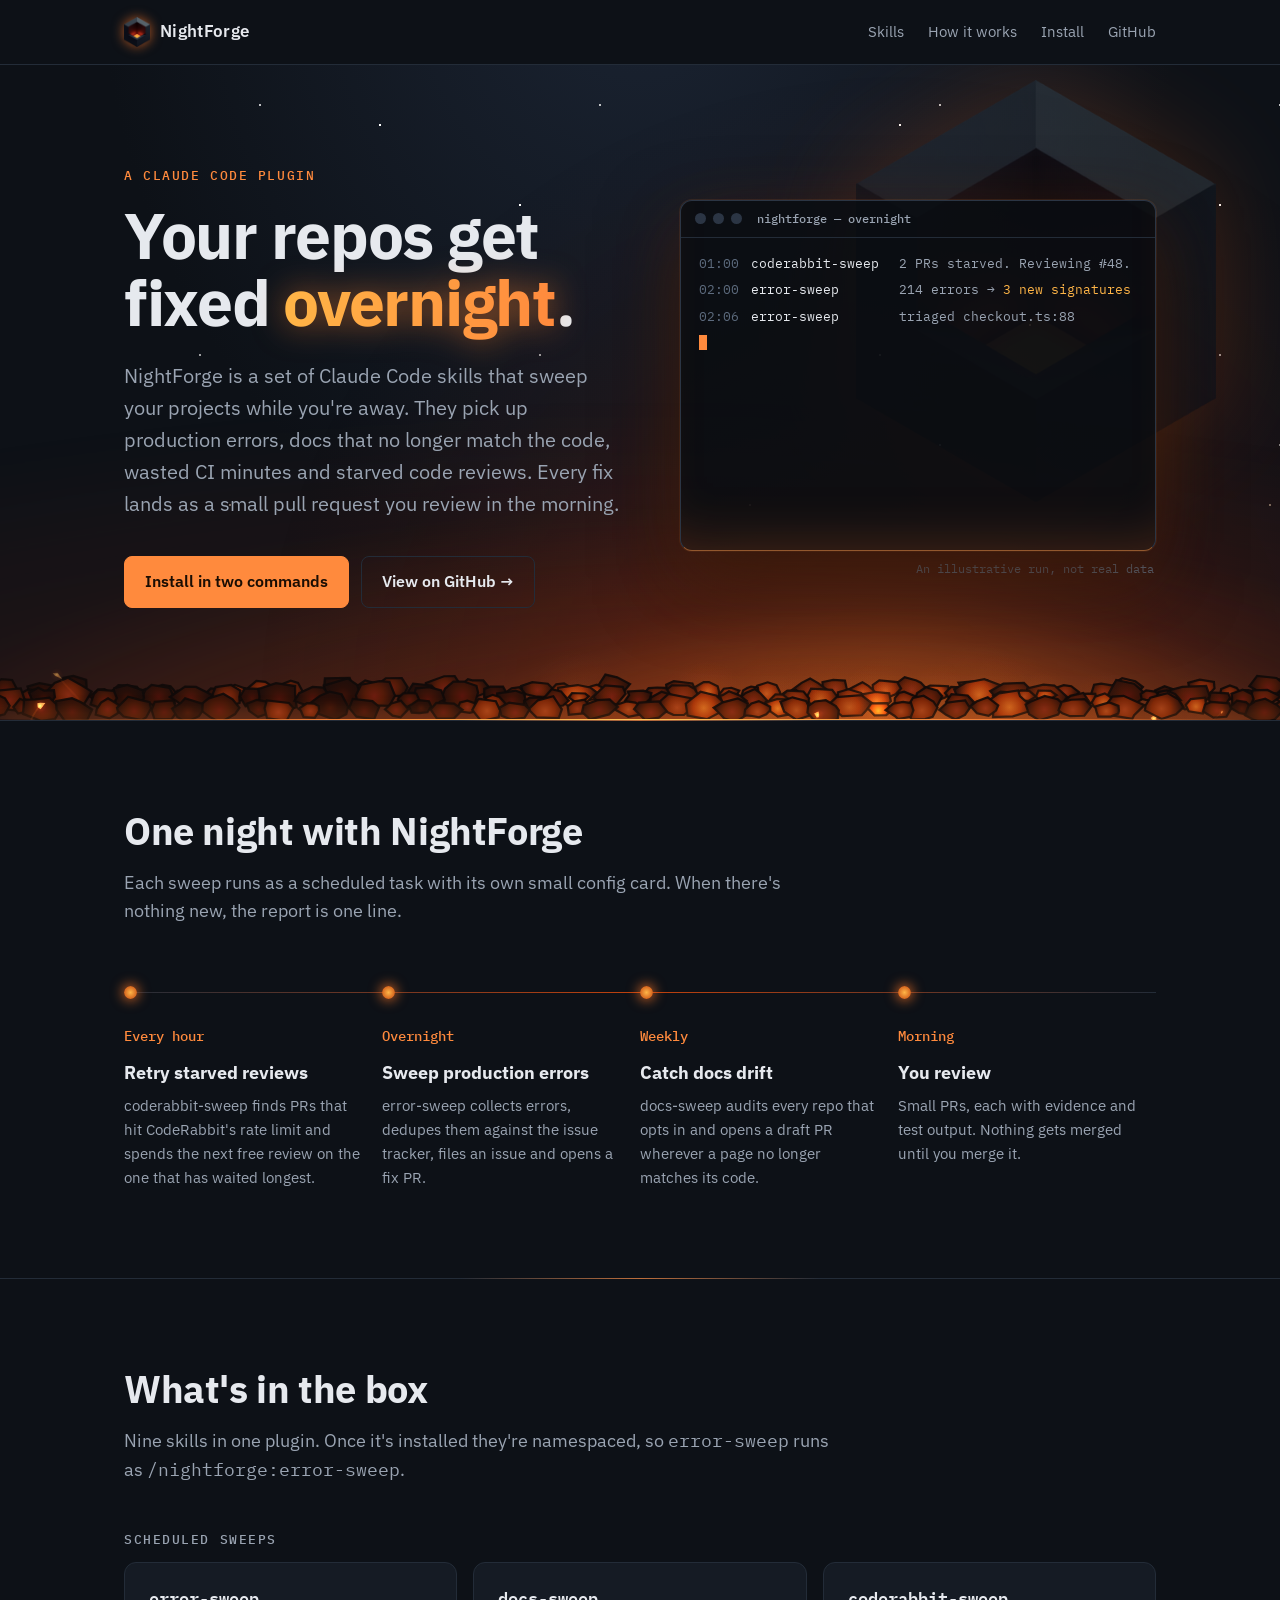
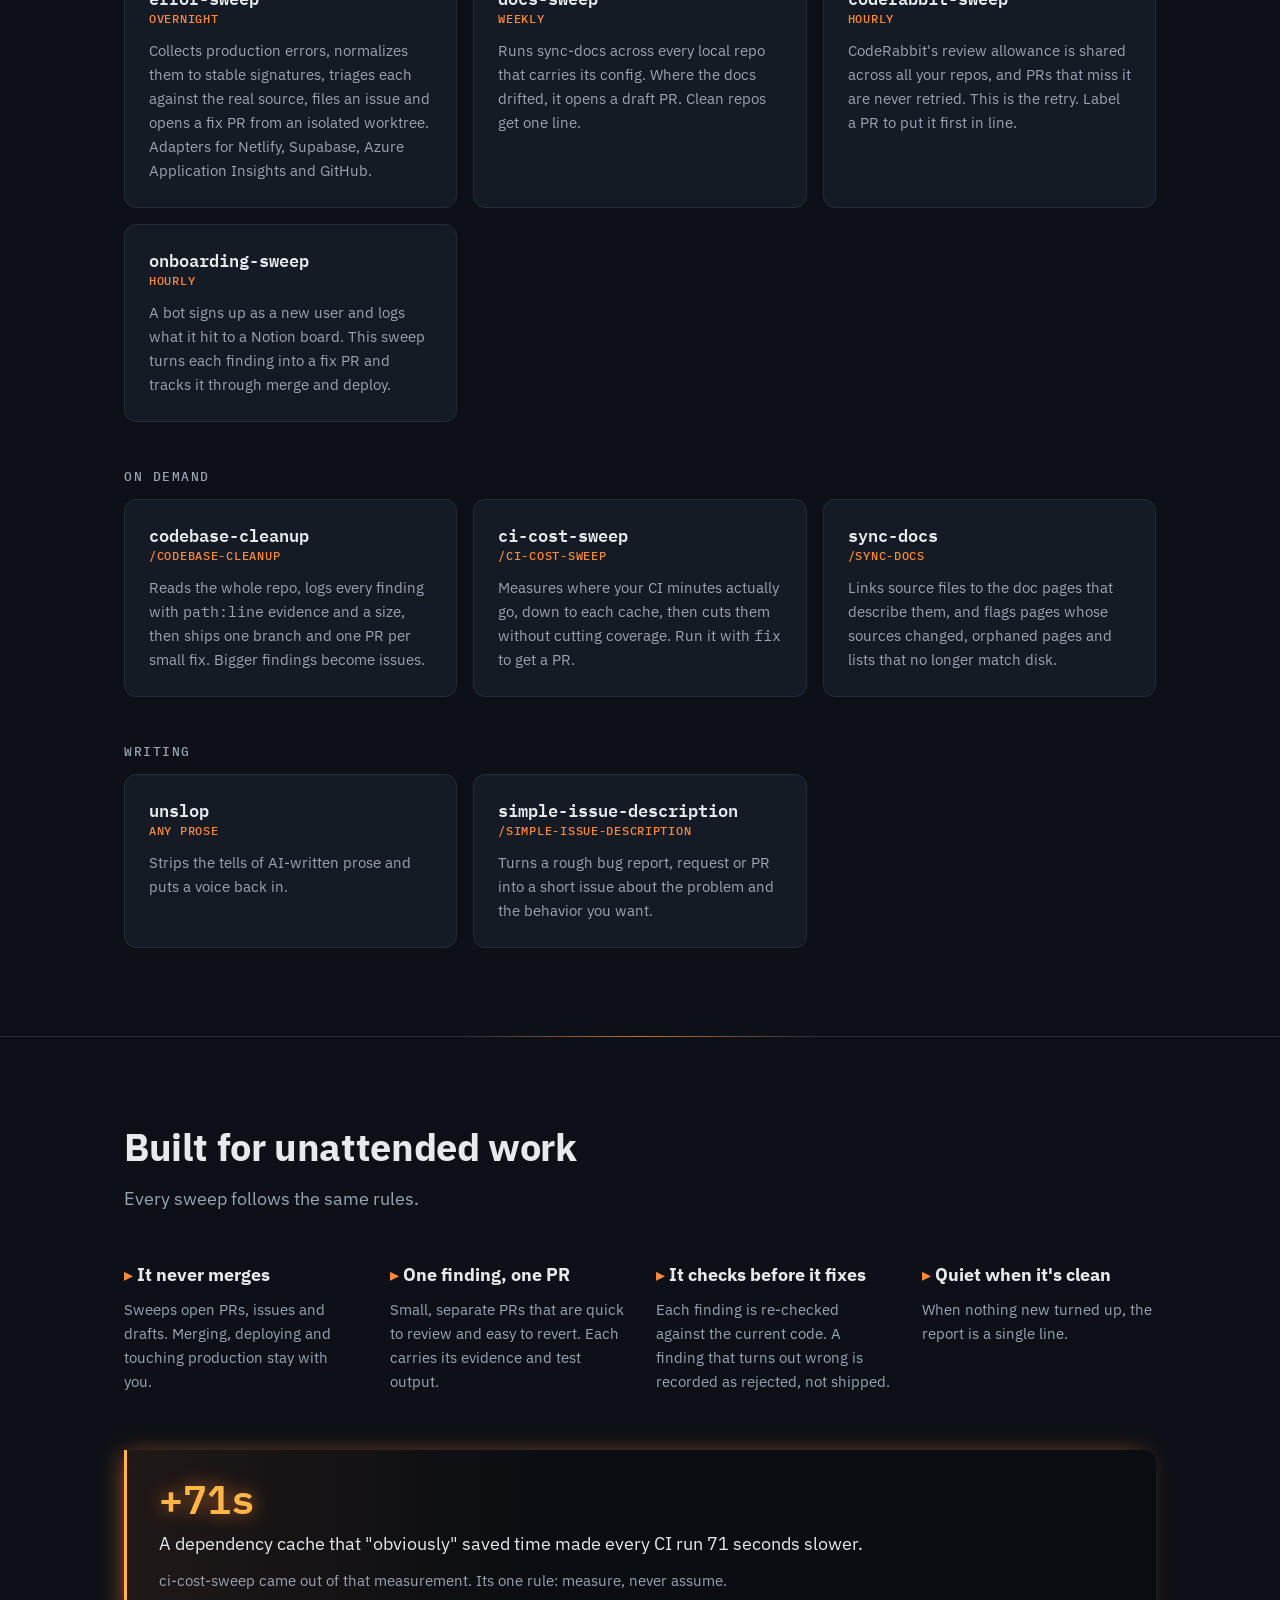
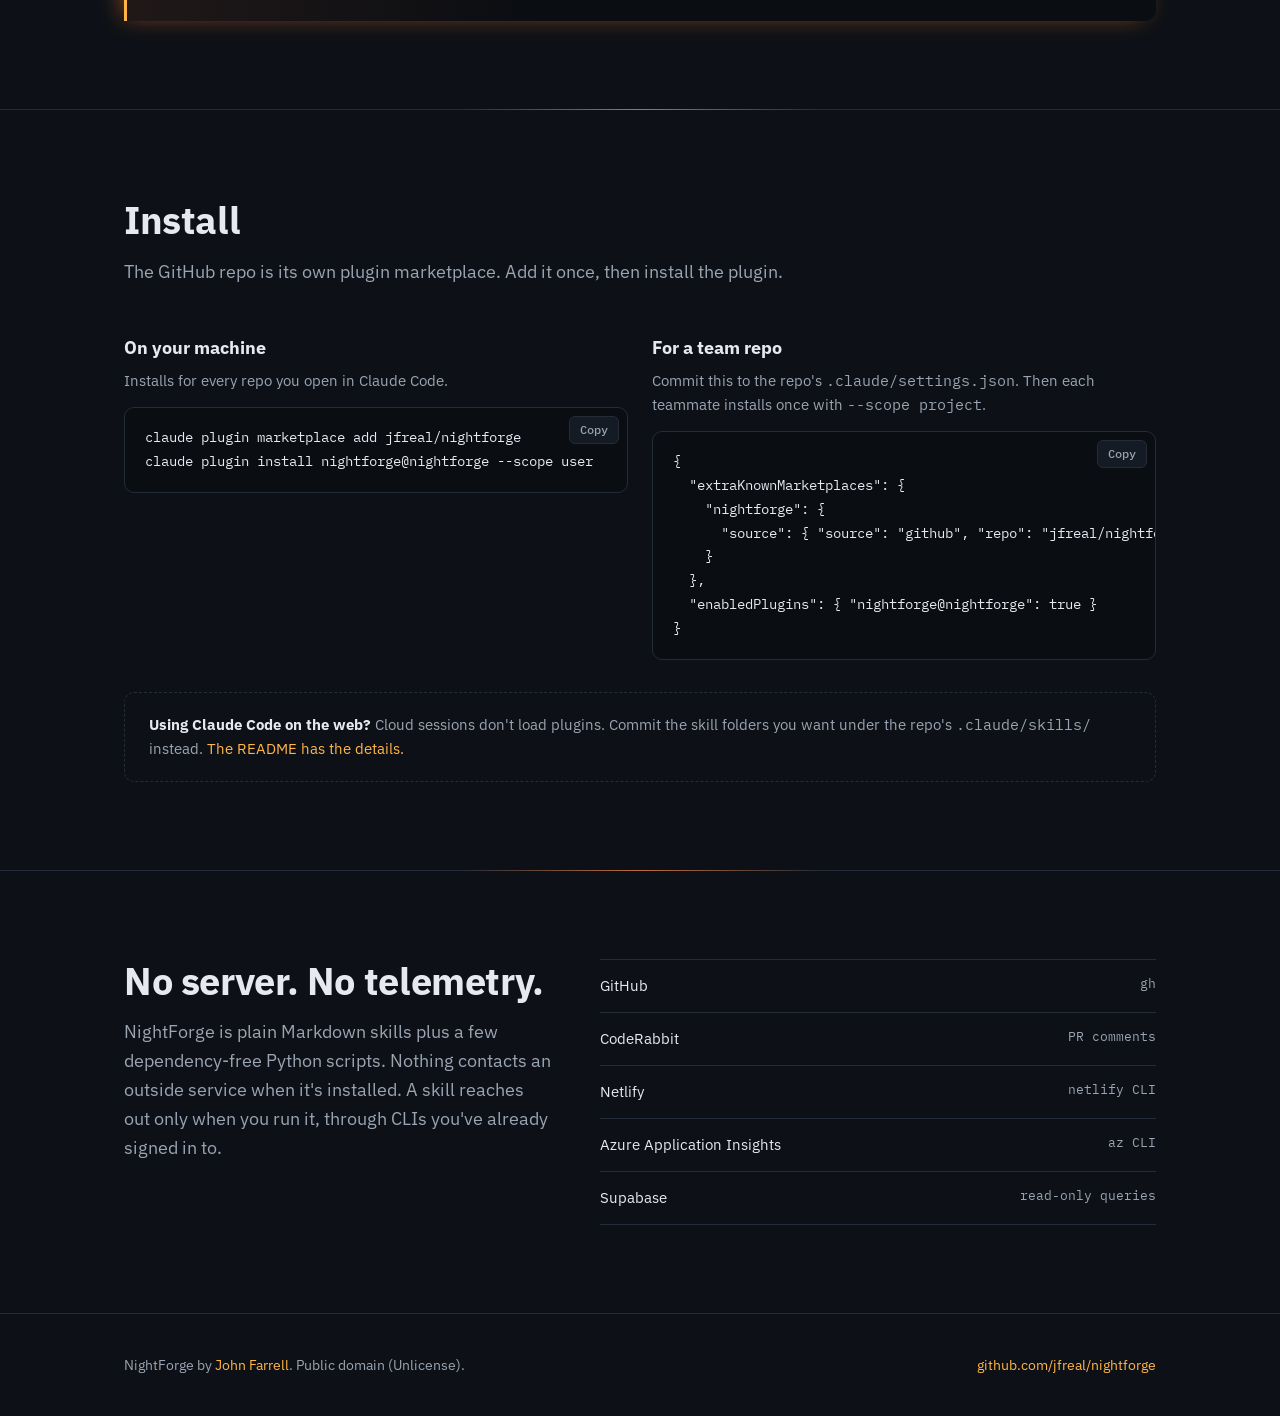
==== commit 224771c3: "Make the rising embers irregular tumbling flecks Each ember gets its own jagged shape (4-7 points at" ====
--- a/docs/index.html
+++ b/docs/index.html
@@ -441,7 +441,7 @@
     var cv = document.getElementById('sparks');
     if (cv && cv.getContext) {
       var ctx = cv.getContext('2d'), hero = cv.parentElement, W = 0, H = 0, B = 0, dpr = Math.min(window.devicePixelRatio || 1, 2);
-      var coals = [], embers = [], sparks = [], visible = true, wide = true;
+      var coals = [], embers = [], sparks = [], visible = true, wide = true, builtB = -1;
       var rnd = function (a, b) { return a + Math.random() * (b - a); };
       var hotX = function () { return W * (wide ? .7 : .5); };
       var glow = document.createElement('canvas'); glow.width = glow.height = 32;
@@ -472,14 +472,14 @@
       };
 
       var size = function () {
-        var oldW = W, oldB = B, oldH = H;
+        var oldW = W, oldH = H;
         W = hero.clientWidth; H = hero.clientHeight; wide = W > 820;
         var top = hero.getBoundingClientRect().top + window.scrollY;
         if (wide) { B = Math.min(H, window.innerHeight - top) - 18; if (B < 300) B = H - 18; }
         else { var cta = hero.querySelector('.cta'); B = cta ? cta.getBoundingClientRect().bottom + window.scrollY - top + 70 : H - 18; }
         if (W !== oldW || H !== oldH) { cv.width = W * dpr; cv.height = H * dpr; ctx.setTransform(dpr, 0, 0, dpr, 0, 0); }
         // only lay a new bed when the width or the bed's line actually moved
-        if (W !== oldW || Math.abs(B - oldB) > 6) buildCoals();
+        if (W !== oldW || Math.abs(B - builtB) > 6) { buildCoals(); builtB = B; }
       };
       size(); window.addEventListener('resize', size); window.addEventListener('load', size);
       if ('ResizeObserver' in window) new ResizeObserver(size).observe(hero);
@@ -491,12 +491,23 @@
           sparks.push({ x: x, y: y, px: x, py: y, vx: rnd(-1.4, 1.4), vy: -rnd(2.5, 5.5), life: 0, max: rnd(30, 70), r: rnd(.6, 1.4) });
         }
       };
+      // an irregular fleck: 4-7 points at uneven angles and distances, some long and splintered
+      var flake = function () {
+        var n = 4 + Math.floor(Math.random() * 4), pts = [], a0 = rnd(0, 6.28);
+        for (var k = 0; k < n; k++) {
+          var ang = a0 + (k + rnd(-.35, .35)) / n * 6.28;
+          var d = Math.random() < .25 ? rnd(1.3, 2.1) : rnd(.45, 1.05);
+          pts.push(Math.cos(ang) * d, Math.sin(ang) * d * rnd(.5, 1));
+        }
+        return pts;
+      };
       var spawnEmber = function () {
         var c = coals[Math.floor(Math.random() * coals.length)];
         if (!c || Math.random() > c.base + .2) return;
         embers.push({ x: c.x + rnd(-c.r * .4, c.r * .4), y: c.y - c.r * .3, vx: rnd(-.12, .12), vy: -rnd(.22, .55),
-          life: 0, max: rnd(420, 900), r: rnd(.9, 2), wob: rnd(0, 6.28), ws: rnd(.008, .02), amp: rnd(.2, .55),
-          drift: rnd(-.0015, .0015), tw: rnd(.008, .02), trail: [] });
+          life: 0, max: rnd(420, 900), r: rnd(1, 2.3), wob: rnd(0, 6.28), ws: rnd(.008, .02), amp: rnd(.2, .55),
+          drift: rnd(-.0015, .0015), tw: rnd(.008, .02), trail: [], shape: flake(),
+          rot: rnd(0, 6.28), spin: rnd(-.02, .02), tumble: rnd(0, 6.28), ts: rnd(.01, .035) });
       };
 
       var step = function () {
@@ -508,7 +519,7 @@
         }
         if (embers.length < (wide ? 70 : 30) && Math.random() < (wide ? .14 : .08)) spawnEmber();
         for (i = embers.length - 1; i >= 0; i--) {
-          var e = embers[i]; e.life++; e.wob += e.ws; e.vx += e.drift;
+          var e = embers[i]; e.life++; e.wob += e.ws; e.vx += e.drift; e.rot += e.spin; e.tumble += e.ts;
           e.x += e.vx + Math.sin(e.wob) * e.amp; e.y += e.vy; e.vy *= .9995;
           if (e.life % 3 === 0) { e.trail.push(e.x, e.y); if (e.trail.length > 36) e.trail.splice(0, 2); }
           if (e.life >= e.max || e.y < -20) embers.splice(i, 1);
@@ -572,8 +583,20 @@
             for (var j = 2; j < tr.length - 2; j += 2) ctx.quadraticCurveTo(tr[j], tr[j + 1], (tr[j] + tr[j + 2]) / 2, (tr[j + 1] + tr[j + 3]) / 2);
             ctx.lineTo(e.x, e.y); ctx.stroke();
           }
-          var rr = e.r * (1 - q * .4) * 5;
-          ctx.globalAlpha = a; ctx.drawImage(glow, e.x - rr, e.y - rr, rr * 2, rr * 2); ctx.globalAlpha = 1;
+          var sz = e.r * (1 - q * .4), rr = sz * 4;
+          ctx.globalAlpha = a * .55; ctx.drawImage(glow, e.x - rr, e.y - rr, rr * 2, rr * 2);
+          // the fleck itself, tumbling: squash one axis as it turns edge-on
+          var cr = Math.cos(e.rot), sr = Math.sin(e.rot), sq = .35 + .65 * Math.abs(Math.cos(e.tumble)), sh = e.shape, k2 = sz * 2.6;
+          ctx.globalAlpha = a;
+          ctx.fillStyle = 'rgb(255,' + Math.floor(150 + 70 * (1 - q)) + ',' + Math.floor(60 + 60 * (1 - q)) + ')';
+          ctx.beginPath();
+          for (var m = 0; m < sh.length; m += 2) {
+            var fx = sh[m] * k2, fy = sh[m + 1] * k2 * sq;
+            var px = e.x + fx * cr - fy * sr, py = e.y + fx * sr + fy * cr;
+            if (m === 0) ctx.moveTo(px, py); else ctx.lineTo(px, py);
+          }
+          ctx.closePath(); ctx.fill();
+          ctx.globalAlpha = 1;
         }
         for (i = 0; i < sparks.length; i++) {
           var p = sparks[i], f = 1 - p.life / p.max;
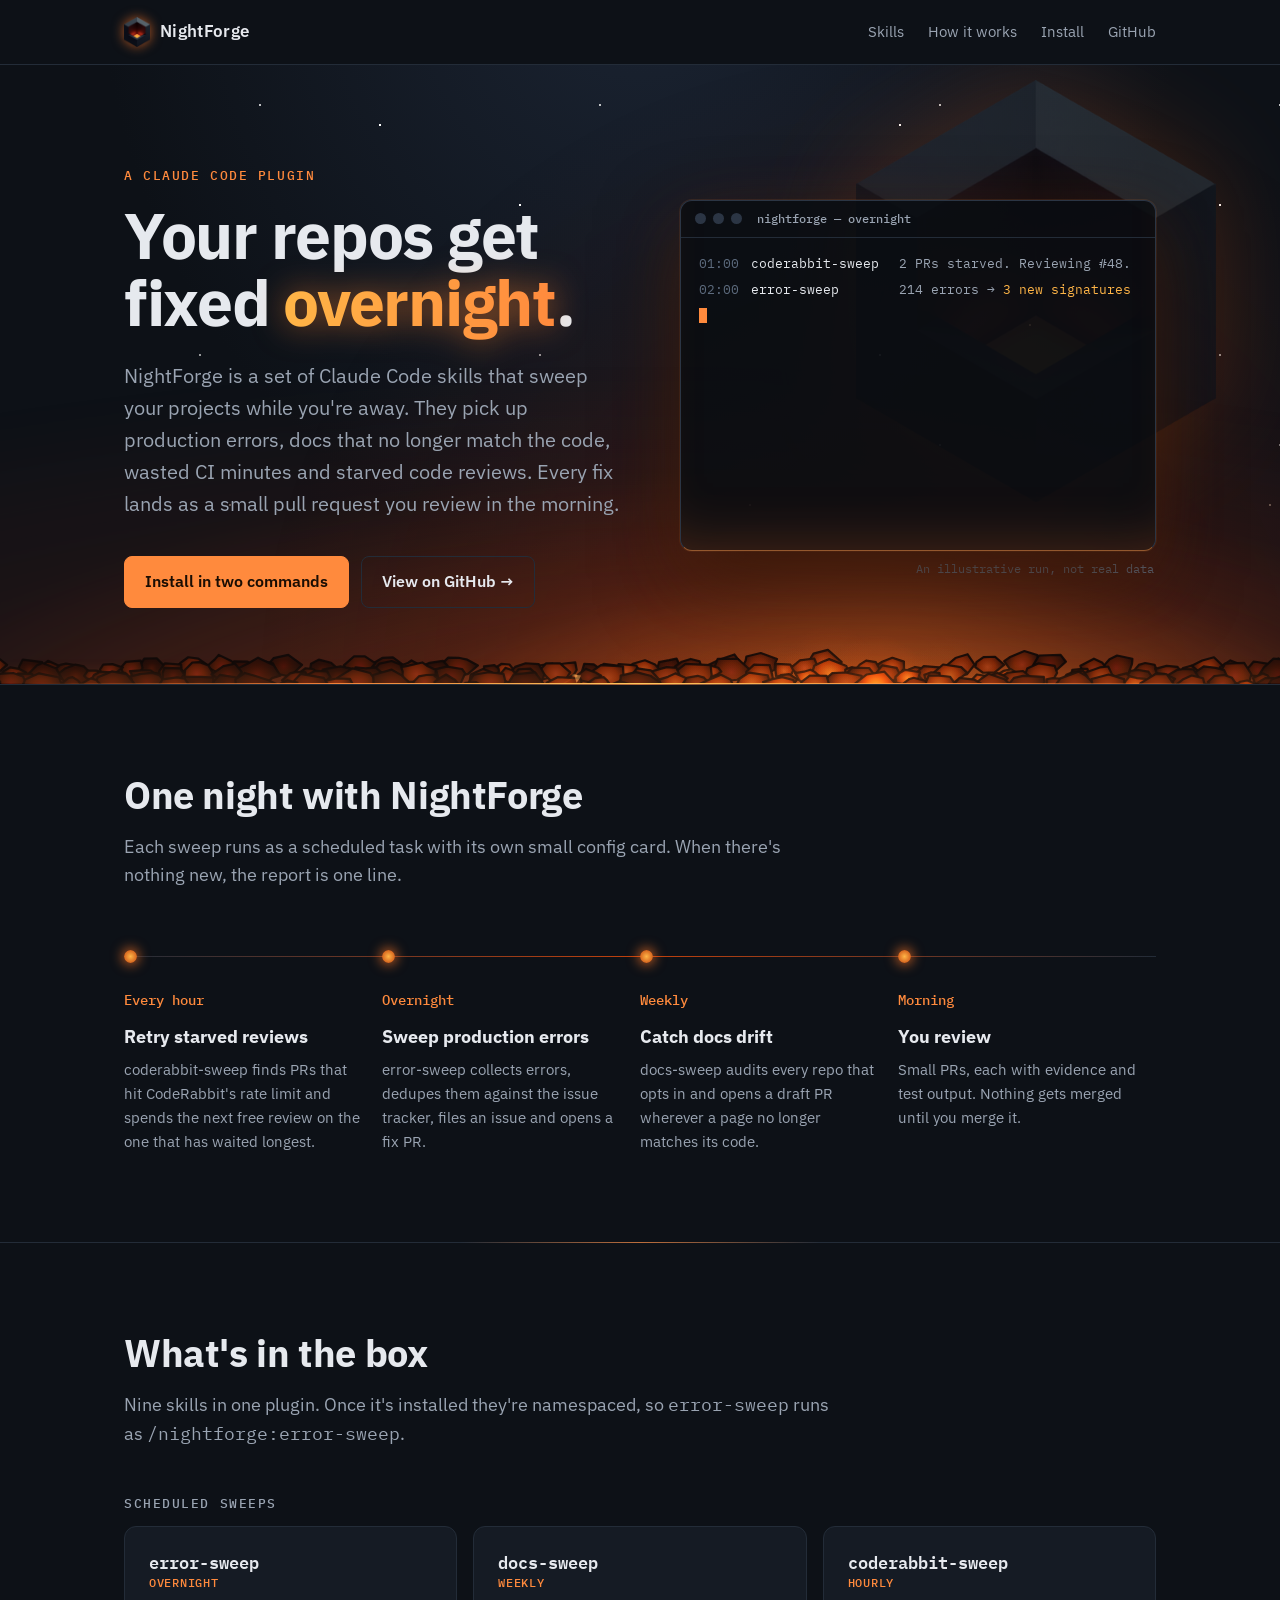
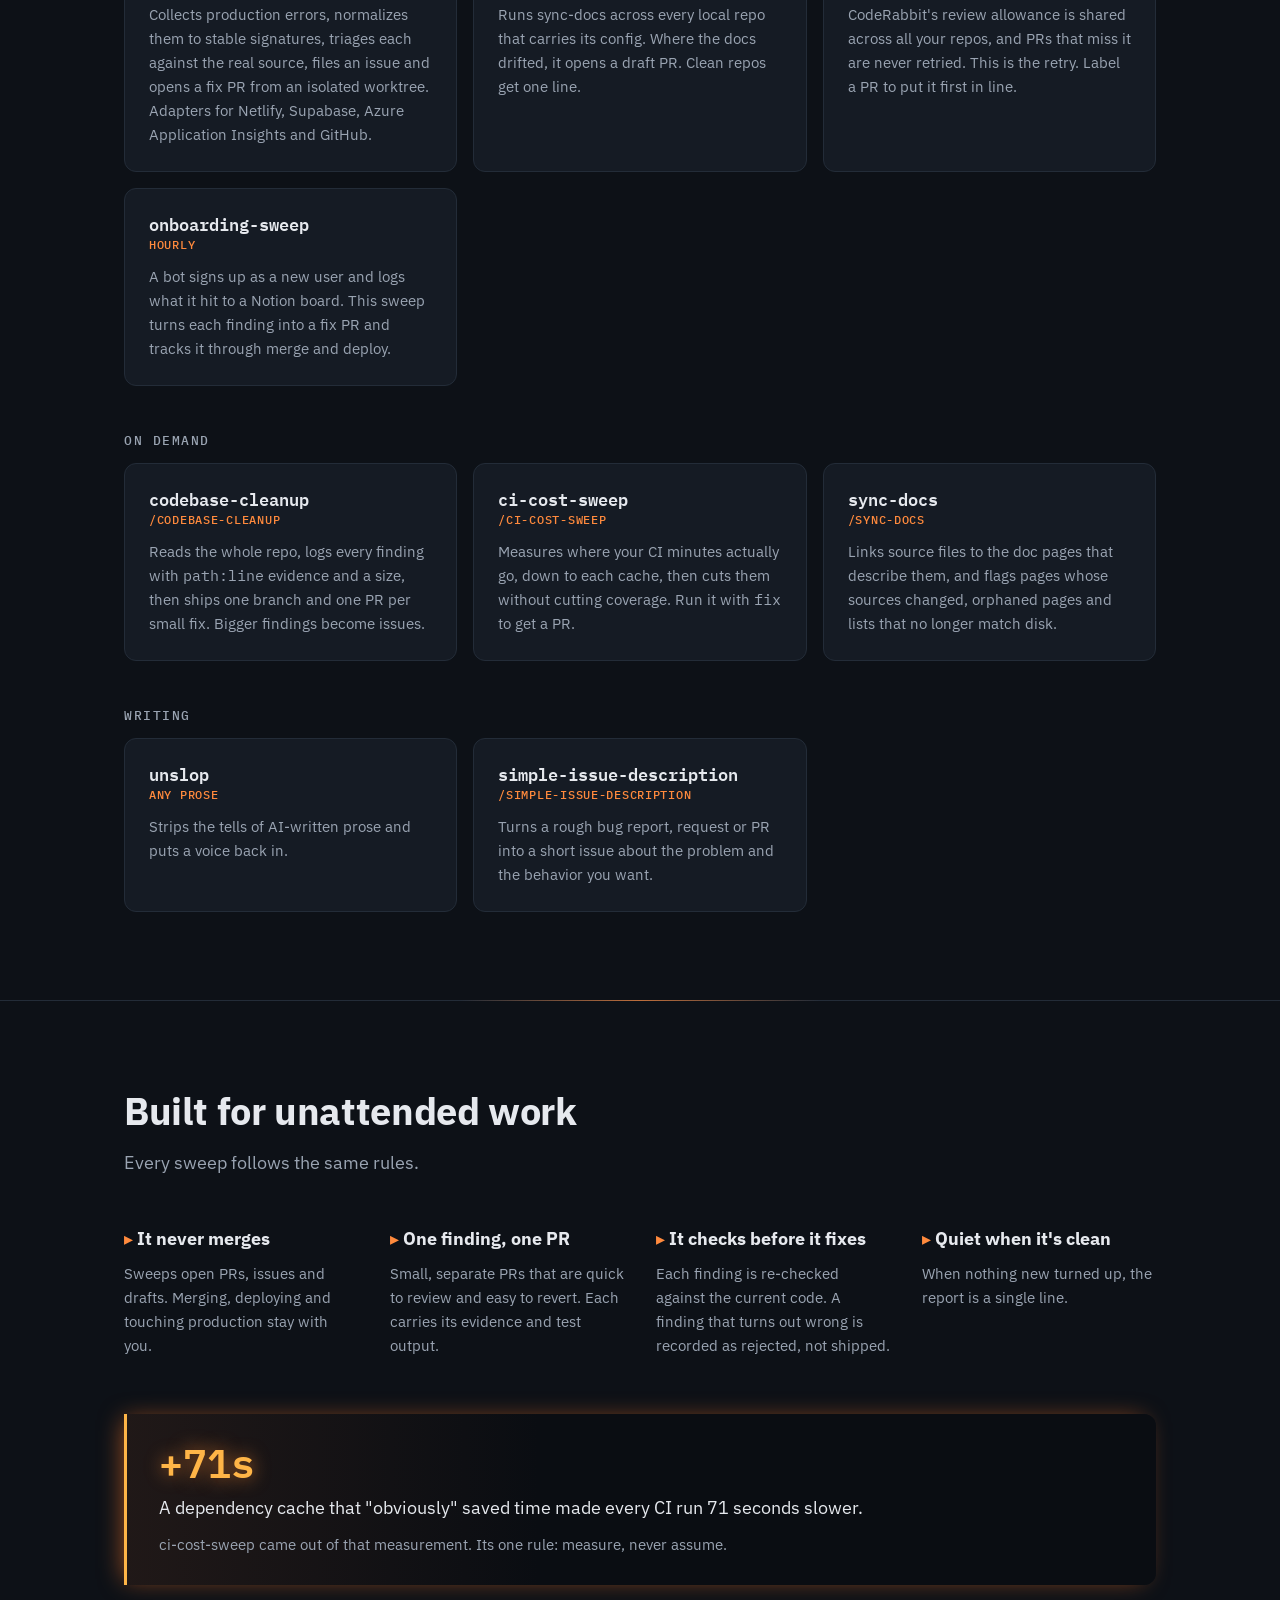
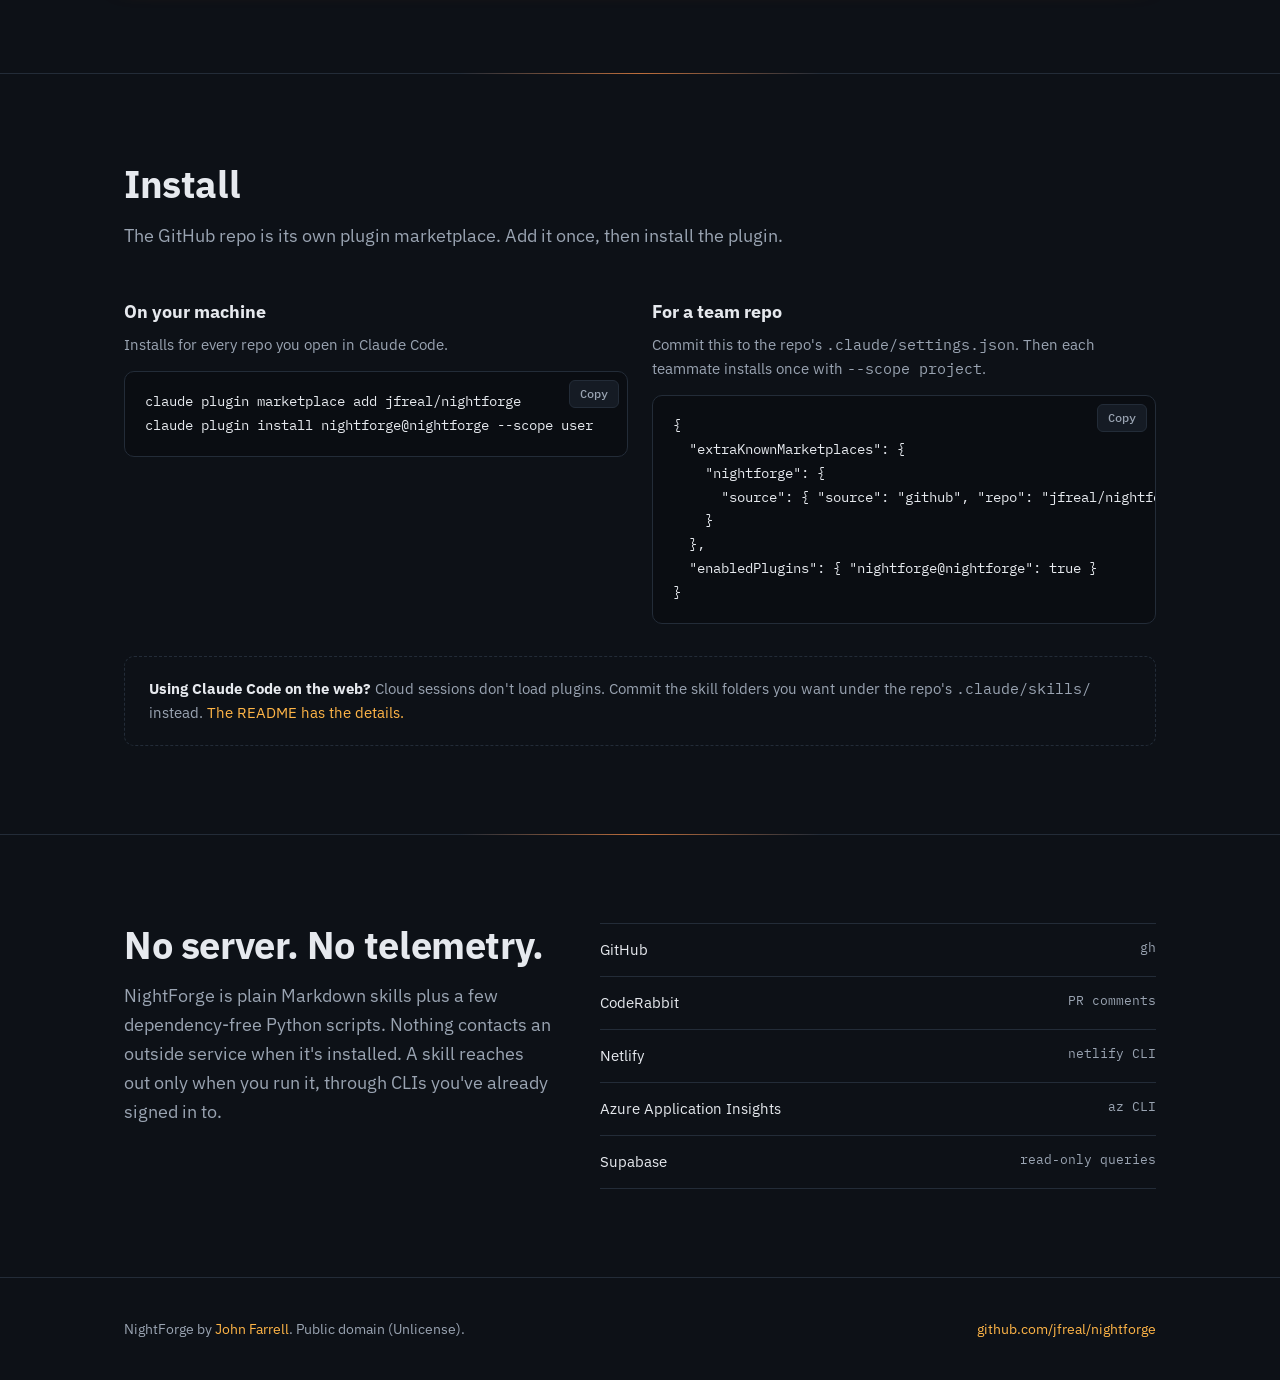
==== commit a236c4f7: "Rest the coal bed on the hero's bottom edge The bed hung in open space: at the bottom of the first s" ====
--- a/docs/index.html
+++ b/docs/index.html
@@ -51,7 +51,7 @@
   nav ul a:hover { color: var(--text); text-decoration: none; }
 
   /* hero */
-  .hero { position: relative; overflow: hidden; padding: 104px 0 112px; background: radial-gradient(ellipse at 50% -20%, #1b2433 0%, var(--bg) 60%); }
+  .hero { position: relative; overflow: hidden; padding: 104px 0 76px; background: radial-gradient(ellipse at 50% -20%, #1b2433 0%, var(--bg) 60%); }
   .hero .wrap { position: relative; display: grid; grid-template-columns: 1.05fr 1fr; gap: 56px; align-items: center; }
   .eyebrow { font: 500 13px/1 var(--mono); color: var(--ember); letter-spacing: .12em; text-transform: uppercase; margin: 0 0 20px; }
   h1 { font-size: clamp(40px, 6vw, 64px); line-height: 1.05; letter-spacing: -.02em; margin: 0 0 24px; font-weight: 700; }
@@ -235,11 +235,11 @@
   footer .wrap { display: flex; flex-wrap: wrap; justify-content: space-between; gap: 16px; }
 
   @media (max-width: 820px) {
-    .hero { padding: 56px 0; }
+    .hero { padding: 56px 0 64px; }
     .hero .wrap, .trust { grid-template-columns: 1fr; }
     .emblem { width: 220px; right: -40px; top: -80px; }
     .term-body { min-height: 400px; font-size: 11.5px; }
-    .hero-art { margin-top: 96px; }
+    .hero-art { margin-top: 40px; }
     .term-body .ln { grid-template-columns: 3.2em 1fr; }
     .term-body .ln span:last-child { grid-column: 2; }
     .night { grid-template-columns: 1fr 1fr; row-gap: 32px; }
@@ -474,9 +474,8 @@
       var size = function () {
         var oldW = W, oldH = H;
         W = hero.clientWidth; H = hero.clientHeight; wide = W > 820;
-        var top = hero.getBoundingClientRect().top + window.scrollY;
-        if (wide) { B = Math.min(H, window.innerHeight - top) - 18; if (B < 300) B = H - 18; }
-        else { var cta = hero.querySelector('.cta'); B = cta ? cta.getBoundingClientRect().bottom + window.scrollY - top + 70 : H - 18; }
+        // the bed rests on the hero's bottom edge, the glowing seam, like coals in a hearth
+        B = H - 5;
         if (W !== oldW || H !== oldH) { cv.width = W * dpr; cv.height = H * dpr; ctx.setTransform(dpr, 0, 0, dpr, 0, 0); }
         // only lay a new bed when the width or the bed's line actually moved
         if (W !== oldW || Math.abs(B - builtB) > 6) { buildCoals(); builtB = B; }
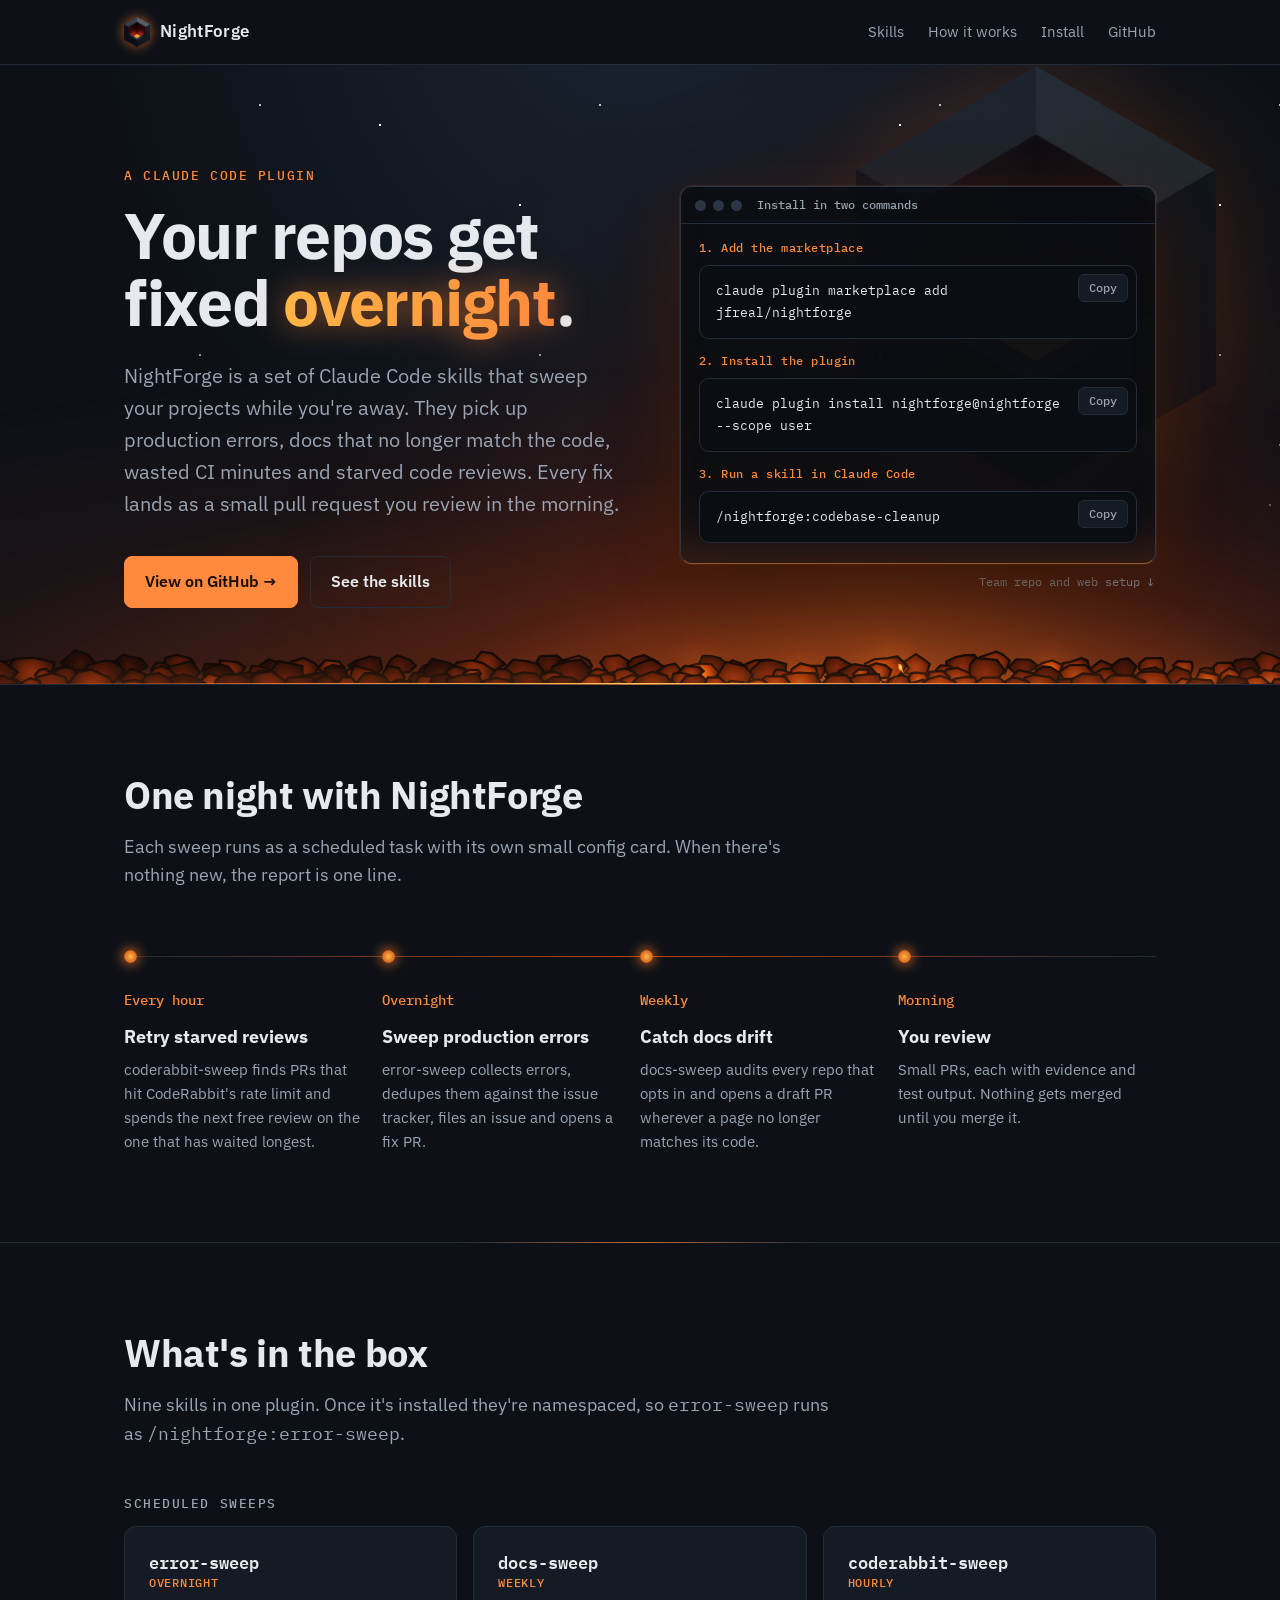
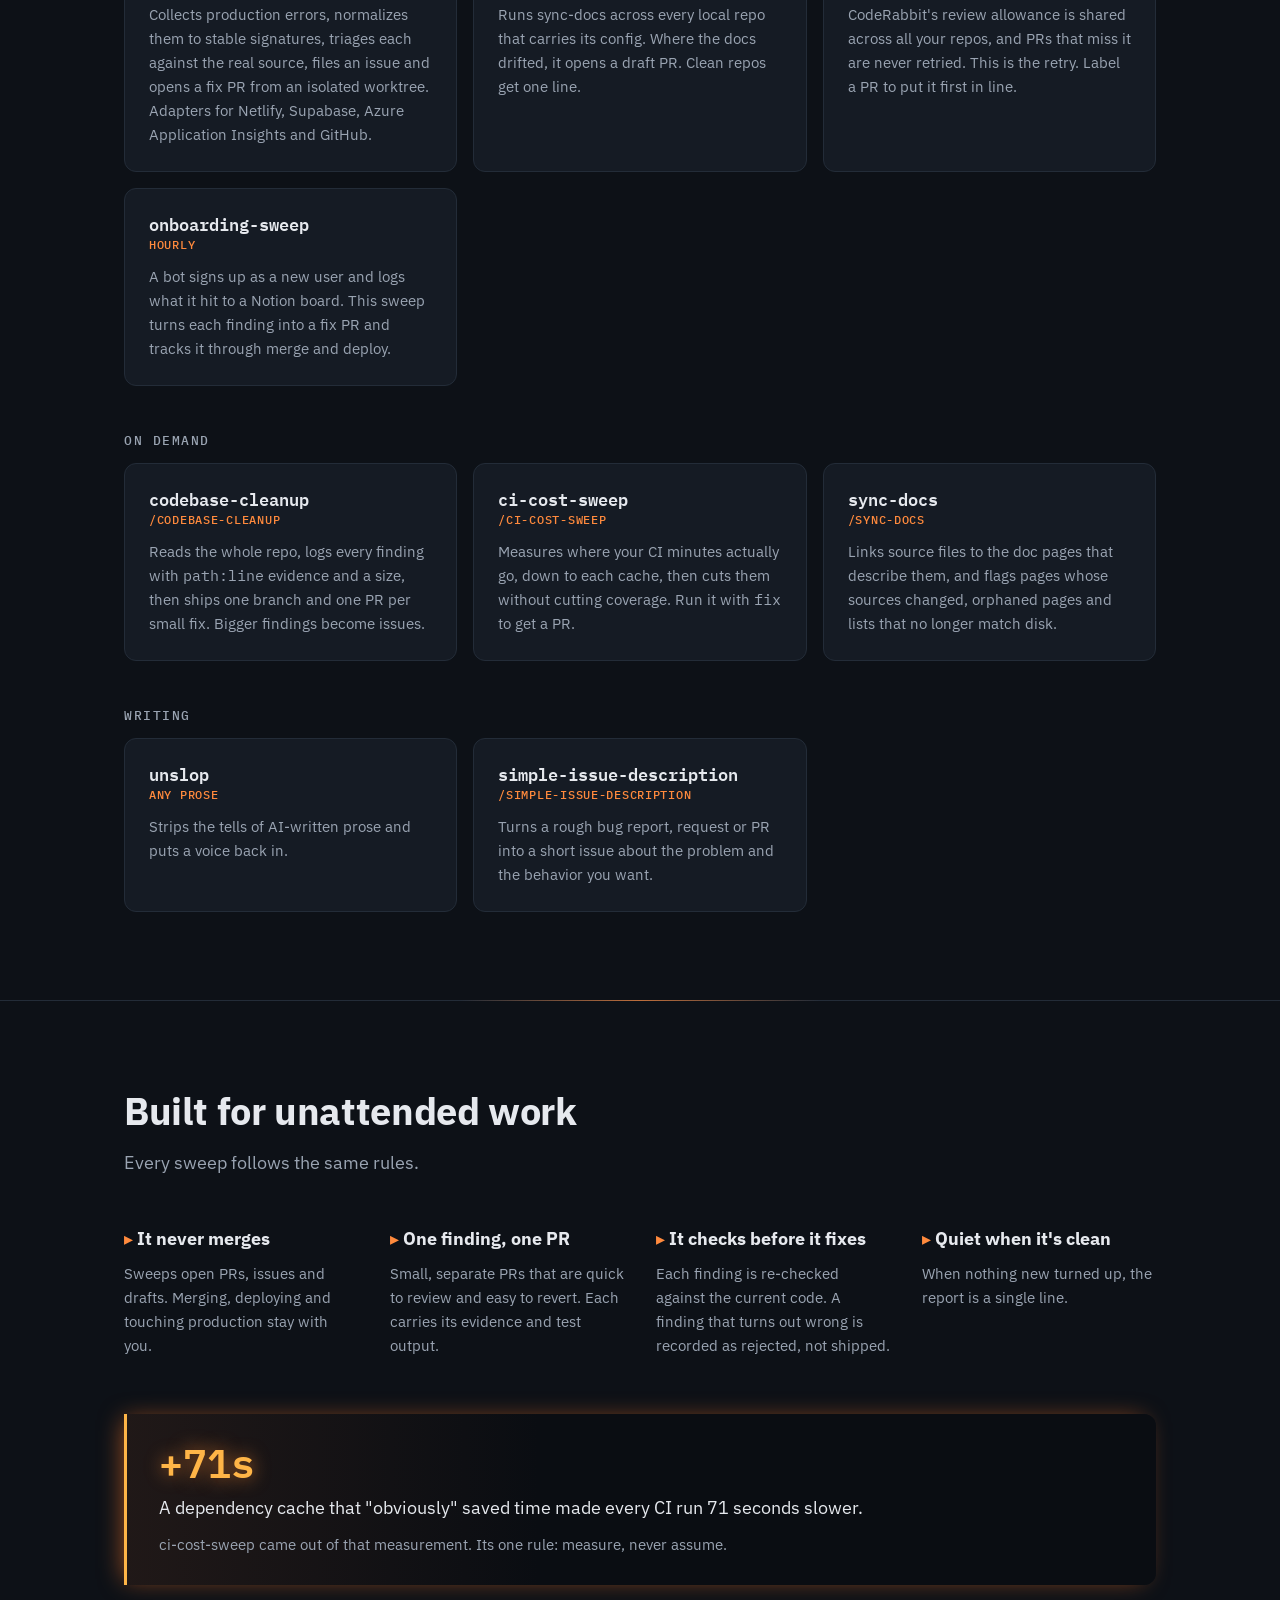
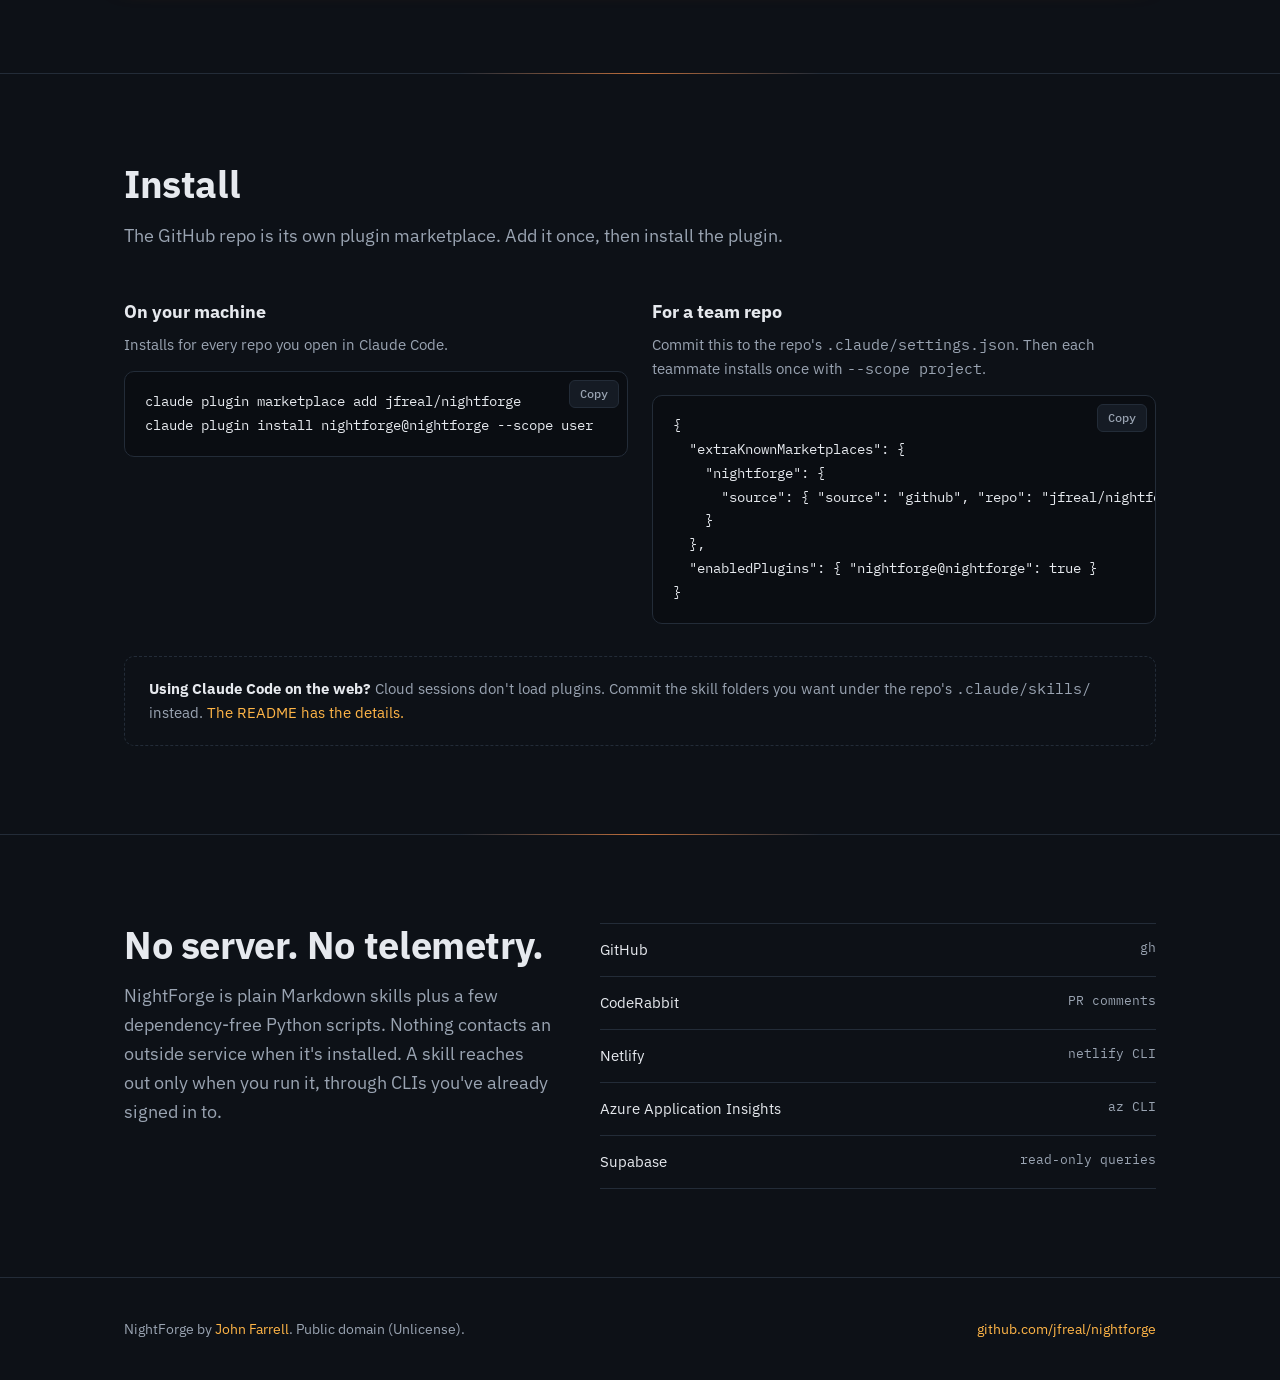
==== commit 50313a58: "Put the install commands in the landing page hero Replace the animated overnight-run terminal with t" ====
--- a/docs/index.html
+++ b/docs/index.html
@@ -148,16 +148,13 @@
   .term-bar { display: flex; align-items: center; gap: 7px; padding: 12px 14px; border-bottom: 1px solid var(--line); }
   .term-bar i { width: 11px; height: 11px; border-radius: 50%; background: #2b3544; }
   .term-bar span { margin-left: 8px; font: 500 12px/1 var(--mono); color: var(--muted); }
-  .term-body { font: 13px/1.6 var(--mono); padding: 16px 18px 18px; min-height: 312px; color: var(--muted); }
-  .term-body .ln { display: grid; grid-template-columns: 5ch 17ch 1fr; gap: 0 12px; margin-bottom: 6px; animation: lnin .35s ease-out; }
-  @keyframes lnin { from { opacity: 0; transform: translateX(-6px); } }
-  .term-body .t { color: #5d6b7e; }
-  .term-body .k { color: var(--text); }
-  .term-body .ok { color: #7ee2a8; }
-  .term-body .hot { color: var(--ember-hot); }
-  .caret { display: inline-block; width: 8px; height: 15px; background: var(--ember); vertical-align: -2px; animation: blink 1s steps(1) infinite; }
-  @keyframes blink { 50% { opacity: 0; } }
+  .term-body { font: 13px/1.6 var(--mono); padding: 16px 18px 20px; color: var(--muted); }
+  .term-step { margin: 14px 0 8px; font: 500 12px/1.4 var(--mono); color: var(--ember); letter-spacing: .04em; }
+  .term-step:first-child { margin-top: 0; }
+  .term-body .code pre { padding: 14px 76px 14px 16px; font-size: 13px; white-space: pre-wrap; word-break: break-word; }
   .term-note { margin: 10px 2px 0; font: 12px/1.4 var(--mono); color: #5d6b7e; text-align: right; }
+  .term-note a { color: var(--muted); }
+  .term-note a:hover { color: var(--text); }
 
   /* scroll reveal + hover */
   .reveal { opacity: 0; transform: translateY(18px); transition: opacity .7s ease, transform .7s ease; }
@@ -238,10 +235,8 @@
     .hero { padding: 56px 0 64px; }
     .hero .wrap, .trust { grid-template-columns: 1fr; }
     .emblem { width: 220px; right: -40px; top: -80px; }
-    .term-body { min-height: 400px; font-size: 11.5px; }
+    .term-body .code pre { font-size: 12px; }
     .hero-art { margin-top: 40px; }
-    .term-body .ln { grid-template-columns: 3.2em 1fr; }
-    .term-body .ln span:last-child { grid-column: 2; }
     .night { grid-template-columns: 1fr 1fr; row-gap: 32px; }
     .night::before { display: none; }
     nav ul { display: none; }
@@ -279,18 +274,25 @@
       <h1>Your repos get fixed <em>overnight</em>.</h1>
       <p class="lede">NightForge is a set of Claude Code skills that sweep your projects while you're away. They pick up production errors, docs that no longer match the code, wasted CI minutes and starved code reviews. Every fix lands as a small pull request you review in the morning.</p>
       <div class="cta">
-        <a class="btn primary" href="#install">Install in two commands</a>
-        <a class="btn" href="https://github.com/jfreal/nightforge">View on GitHub →</a>
+        <a class="btn primary" href="https://github.com/jfreal/nightforge">View on GitHub →</a>
+        <a class="btn" href="#skills">See the skills</a>
       </div>
     </div>
     <div class="hero-art">
       <div class="ember-glow" aria-hidden="true"></div>
       <img class="emblem" src="logo.png" alt="">
-      <div class="term" role="img" aria-label="Example terminal log of an overnight NightForge run">
-        <div class="term-bar"><i></i><i></i><i></i><span>nightforge — overnight</span></div>
-        <div class="term-body" id="term"></div>
+      <div class="term">
+        <div class="term-bar"><i></i><i></i><i></i><span>Install in two commands</span></div>
+        <div class="term-body">
+          <p class="term-step">1. Add the marketplace</p>
+          <div class="code"><button class="copy" type="button">Copy</button><pre>claude plugin marketplace add jfreal/nightforge</pre></div>
+          <p class="term-step">2. Install the plugin</p>
+          <div class="code"><button class="copy" type="button">Copy</button><pre>claude plugin install nightforge@nightforge --scope user</pre></div>
+          <p class="term-step">3. Run a skill in Claude Code</p>
+          <div class="code"><button class="copy" type="button">Copy</button><pre>/nightforge:codebase-cleanup</pre></div>
+        </div>
       </div>
-      <p class="term-note">An illustrative run, not real data</p>
+      <p class="term-note"><a href="#install">Team repo and web setup ↓</a></p>
     </div>
   </div>
 </header>
@@ -414,30 +416,6 @@
 <script>
   (function () {
     var reduce = window.matchMedia('(prefers-reduced-motion: reduce)').matches;
-    var lines = [
-      ['01:00', 'coderabbit-sweep', '2 PRs starved. Reviewing #48.', ''],
-      ['02:00', 'error-sweep', '214 errors → <span class="hot">3 new signatures</span>', ''],
-      ['02:06', 'error-sweep', 'triaged checkout.ts:88', ''],
-      ['02:19', 'error-sweep', '<span class="ok">PR #212</span> guard empty cart', ''],
-      ['02:31', 'error-sweep', '<span class="ok">PR #213</span> retry webhook on 429', ''],
-      ['03:00', 'docs-sweep', '6 repos audited, 1 drifted', ''],
-      ['03:12', 'docs-sweep', '<span class="ok">draft PR</span> sync API docs', ''],
-      ['07:00', 'report', '<span class="k">4 PRs to review. 0 merged.</span>', '']
-    ];
-    var el = document.getElementById('term');
-    function row(l) {
-      return '<div class="ln"><span class="t">' + l[0] + '</span><span class="k">' + l[1] + '</span><span>' + l[2] + '</span></div>';
-    }
-    if (reduce) { el.innerHTML = lines.map(row).join(''); }
-    else {
-      var i = 0;
-      var caret = document.createElement('span'); caret.className = 'caret';
-      var tick = function () {
-        if (i < lines.length) { caret.insertAdjacentHTML('beforebegin', row(lines[i++])); setTimeout(tick, 650 + Math.random() * 500); }
-        else { setTimeout(function () { i = 0; el.innerHTML = ''; el.appendChild(caret); setTimeout(tick, 600); }, 6000); }
-      };
-      el.appendChild(caret); setTimeout(tick, 700);
-    }
     var cv = document.getElementById('sparks');
     if (cv && cv.getContext) {
       var ctx = cv.getContext('2d'), hero = cv.parentElement, W = 0, H = 0, B = 0, dpr = Math.min(window.devicePixelRatio || 1, 2);
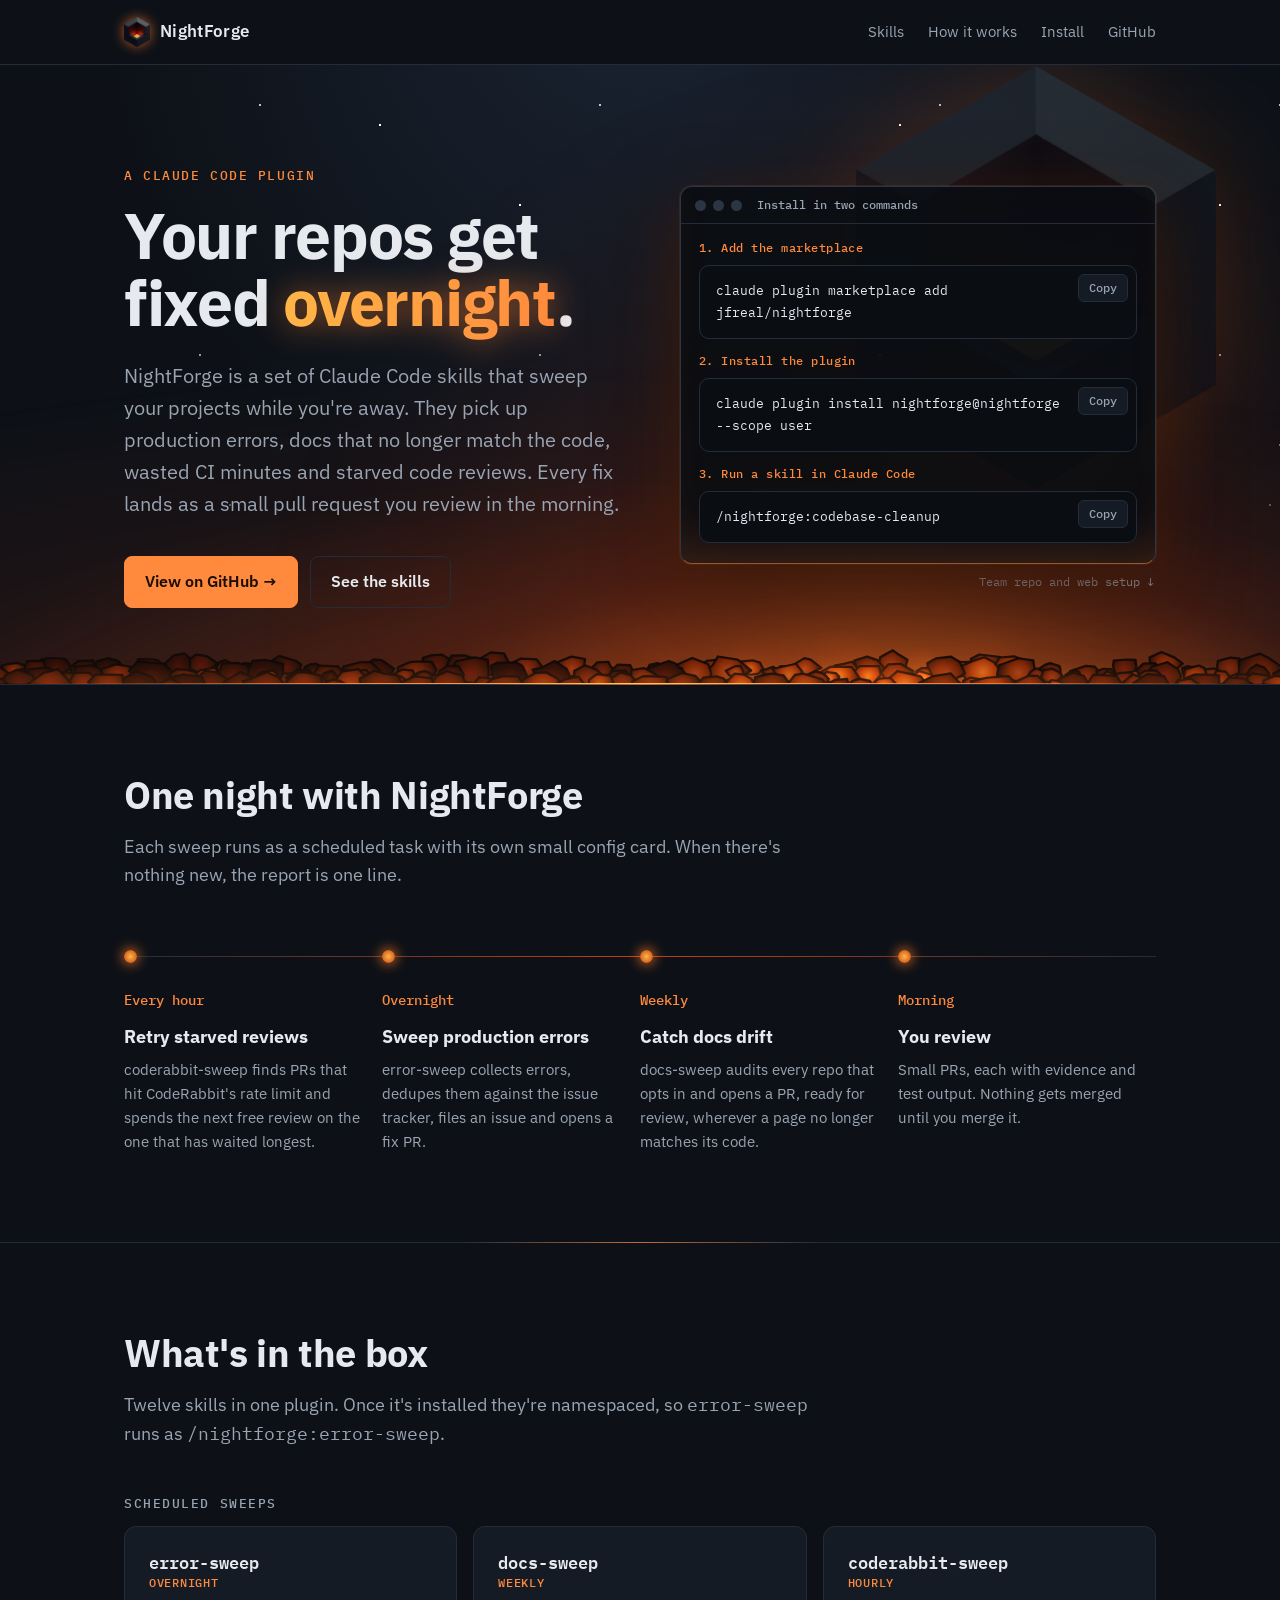
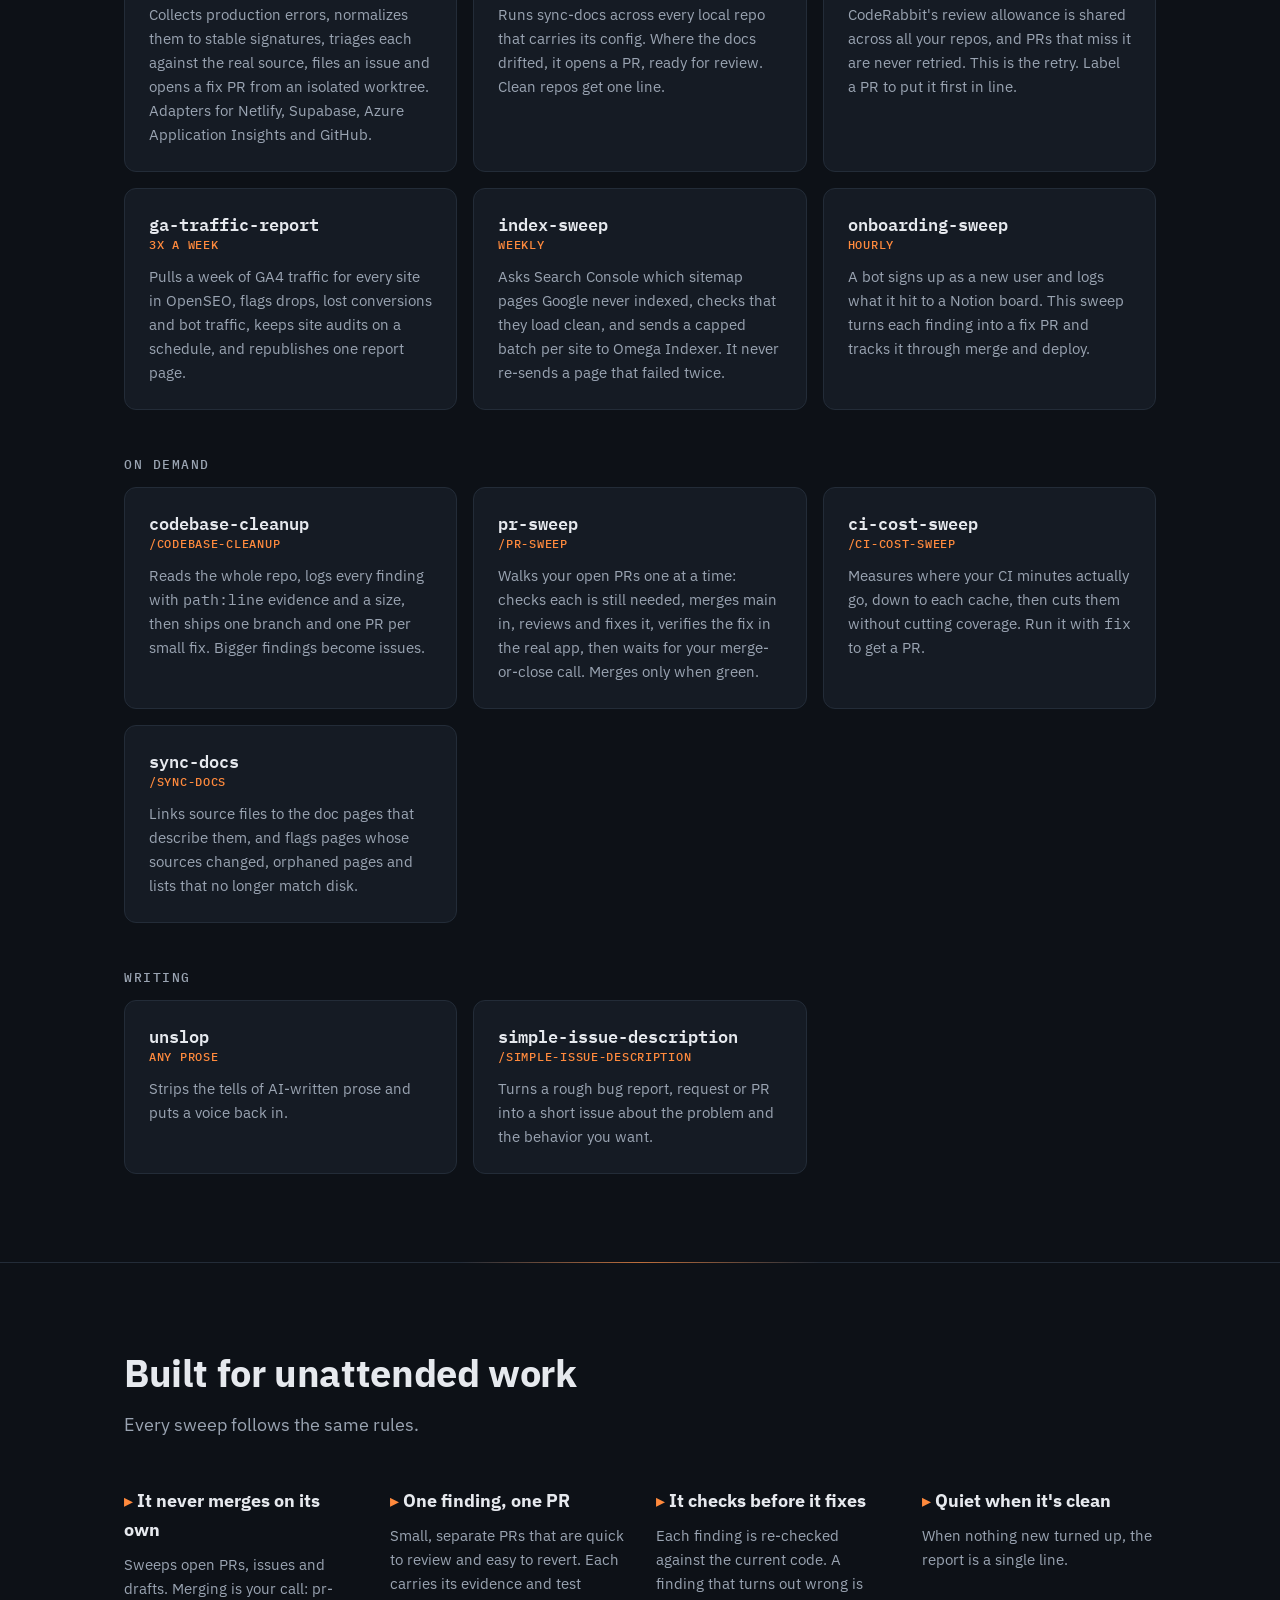
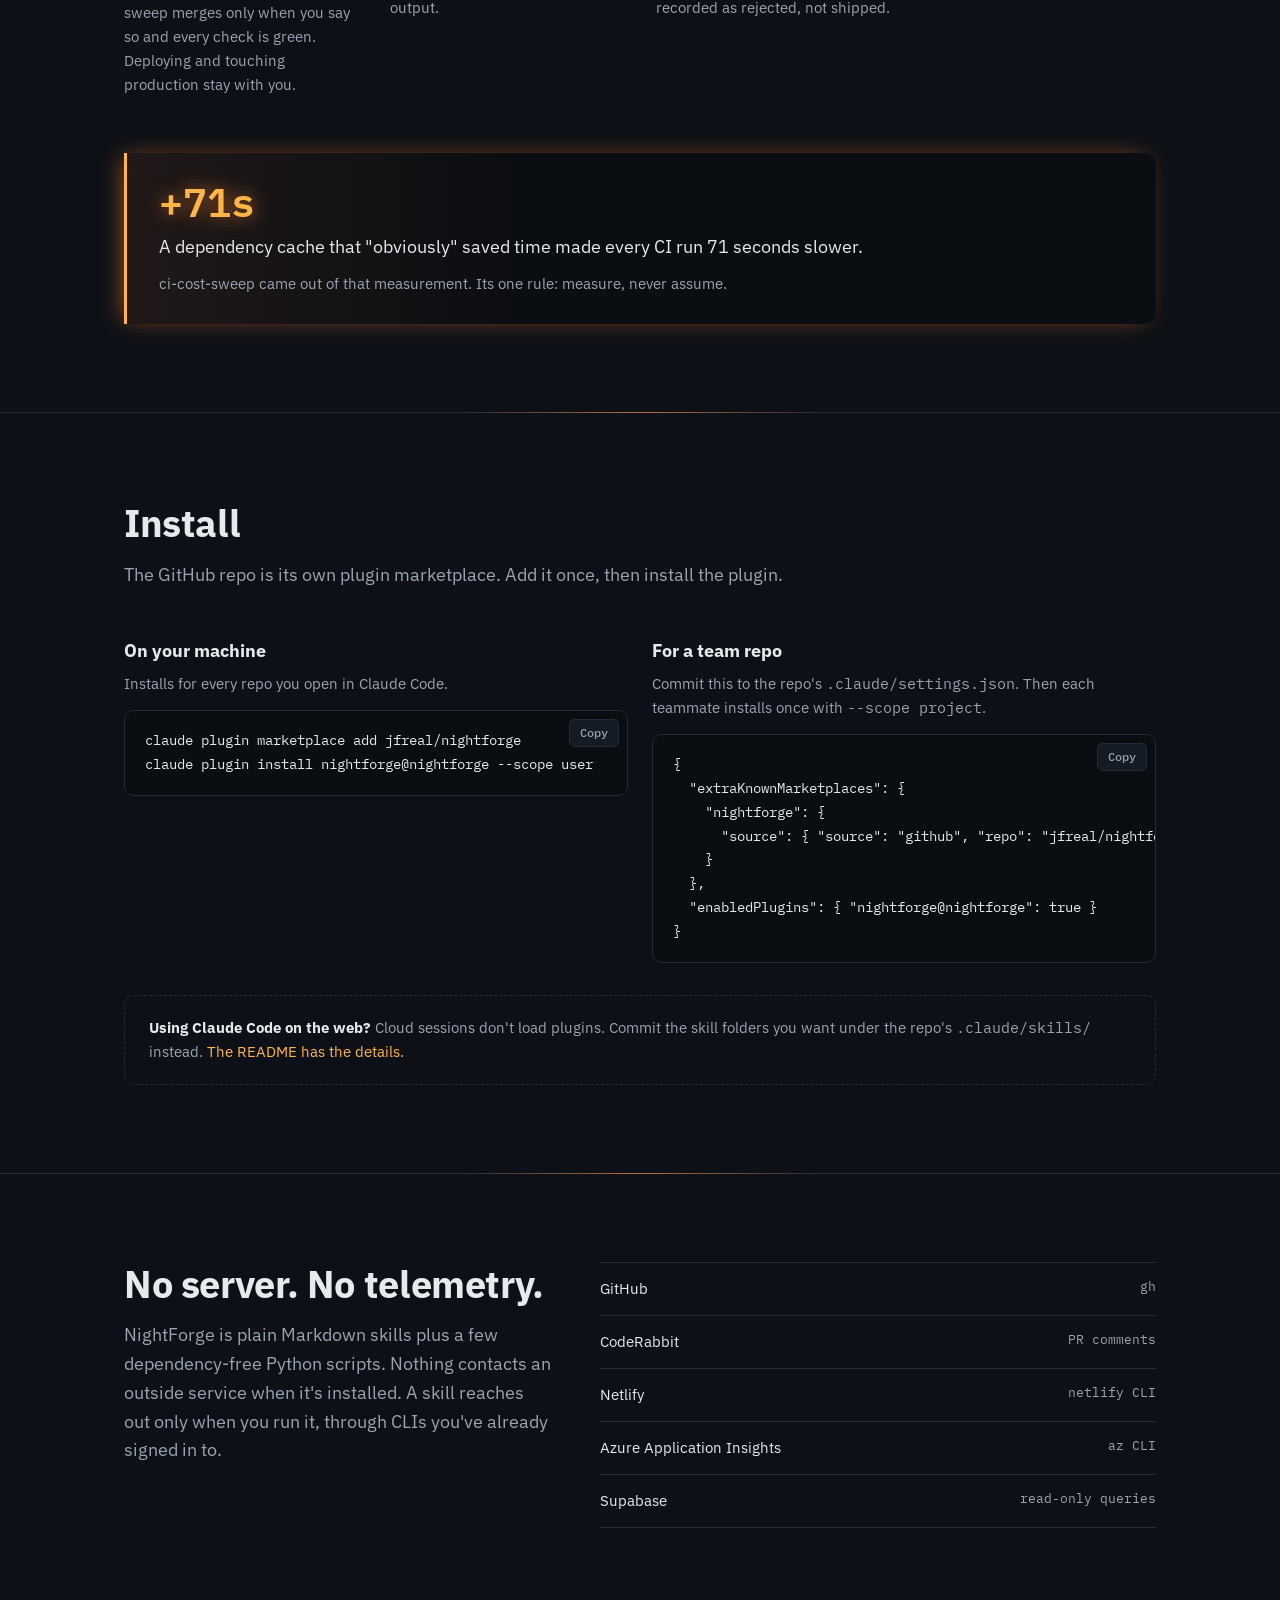
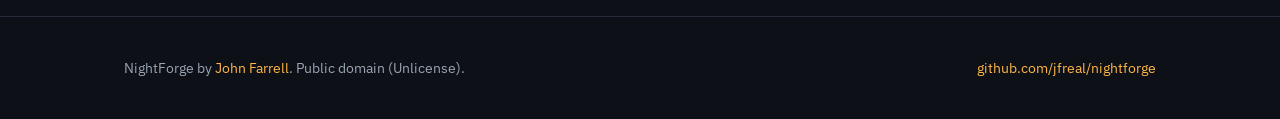
==== commit b5c44f19: "docs: drop the last docs-sweep "draft PR" mentions README layout line, the two docs/index.html cards" ====
--- a/docs/index.html
+++ b/docs/index.html
@@ -304,7 +304,7 @@
     <div class="night">
       <div class="tick reveal"><time>Every hour</time><h3>Retry starved reviews</h3><p>coderabbit-sweep finds PRs that hit CodeRabbit's rate limit and spends the next free review on the one that has waited longest.</p></div>
       <div class="tick reveal"><time>Overnight</time><h3>Sweep production errors</h3><p>error-sweep collects errors, dedupes them against the issue tracker, files an issue and opens a fix PR.</p></div>
-      <div class="tick reveal"><time>Weekly</time><h3>Catch docs drift</h3><p>docs-sweep audits every repo that opts in and opens a draft PR wherever a page no longer matches its code.</p></div>
+      <div class="tick reveal"><time>Weekly</time><h3>Catch docs drift</h3><p>docs-sweep audits every repo that opts in and opens a PR, ready for review, wherever a page no longer matches its code.</p></div>
       <div class="tick reveal"><time>Morning</time><h3>You review</h3><p>Small PRs, each with evidence and test output. Nothing gets merged until you merge it.</p></div>
     </div>
   </div>
@@ -313,14 +313,16 @@
 <section id="skills">
   <div class="wrap">
     <h2>What's in the box</h2>
-    <p class="sub">Nine skills in one plugin. Once it's installed they're namespaced, so <code>error-sweep</code> runs as <code>/nightforge:error-sweep</code>.</p>
+    <p class="sub">Twelve skills in one plugin. Once it's installed they're namespaced, so <code>error-sweep</code> runs as <code>/nightforge:error-sweep</code>.</p>
 
     <div class="group">
       <p class="group-label">Scheduled sweeps</p>
       <div class="grid">
         <div class="card reveal"><h3>error-sweep</h3><span class="when">Overnight</span><p>Collects production errors, normalizes them to stable signatures, triages each against the real source, files an issue and opens a fix PR from an isolated worktree. Adapters for Netlify, Supabase, Azure Application Insights and GitHub.</p></div>
-        <div class="card reveal"><h3>docs-sweep</h3><span class="when">Weekly</span><p>Runs sync-docs across every local repo that carries its config. Where the docs drifted, it opens a draft PR. Clean repos get one line.</p></div>
+        <div class="card reveal"><h3>docs-sweep</h3><span class="when">Weekly</span><p>Runs sync-docs across every local repo that carries its config. Where the docs drifted, it opens a PR, ready for review. Clean repos get one line.</p></div>
         <div class="card reveal"><h3>coderabbit-sweep</h3><span class="when">Hourly</span><p>CodeRabbit's review allowance is shared across all your repos, and PRs that miss it are never retried. This is the retry. Label a PR to put it first in line.</p></div>
+        <div class="card reveal"><h3>ga-traffic-report</h3><span class="when">3x a week</span><p>Pulls a week of GA4 traffic for every site in OpenSEO, flags drops, lost conversions and bot traffic, keeps site audits on a schedule, and republishes one report page.</p></div>
+        <div class="card reveal"><h3>index-sweep</h3><span class="when">Weekly</span><p>Asks Search Console which sitemap pages Google never indexed, checks that they load clean, and sends a capped batch per site to Omega Indexer. It never re-sends a page that failed twice.</p></div>
         <div class="card reveal"><h3>onboarding-sweep</h3><span class="when">Hourly</span><p>A bot signs up as a new user and logs what it hit to a Notion board. This sweep turns each finding into a fix PR and tracks it through merge and deploy.</p></div>
       </div>
     </div>
@@ -329,6 +331,7 @@
       <p class="group-label">On demand</p>
       <div class="grid">
         <div class="card reveal"><h3>codebase-cleanup</h3><span class="when">/codebase-cleanup</span><p>Reads the whole repo, logs every finding with <code>path:line</code> evidence and a size, then ships one branch and one PR per small fix. Bigger findings become issues.</p></div>
+        <div class="card reveal"><h3>pr-sweep</h3><span class="when">/pr-sweep</span><p>Walks your open PRs one at a time: checks each is still needed, merges main in, reviews and fixes it, verifies the fix in the real app, then waits for your merge-or-close call. Merges only when green.</p></div>
         <div class="card reveal"><h3>ci-cost-sweep</h3><span class="when">/ci-cost-sweep</span><p>Measures where your CI minutes actually go, down to each cache, then cuts them without cutting coverage. Run it with <code>fix</code> to get a PR.</p></div>
         <div class="card reveal"><h3>sync-docs</h3><span class="when">/sync-docs</span><p>Links source files to the doc pages that describe them, and flags pages whose sources changed, orphaned pages and lists that no longer match disk.</p></div>
       </div>
@@ -349,7 +352,7 @@
     <h2>Built for unattended work</h2>
     <p class="sub">Every sweep follows the same rules.</p>
     <div class="rules">
-      <div class="rule reveal"><h3>It never merges</h3><p>Sweeps open PRs, issues and drafts. Merging, deploying and touching production stay with you.</p></div>
+      <div class="rule reveal"><h3>It never merges on its own</h3><p>Sweeps open PRs, issues and drafts. Merging is your call: pr-sweep merges only when you say so and every check is green. Deploying and touching production stay with you.</p></div>
       <div class="rule reveal"><h3>One finding, one PR</h3><p>Small, separate PRs that are quick to review and easy to revert. Each carries its evidence and test output.</p></div>
       <div class="rule reveal"><h3>It checks before it fixes</h3><p>Each finding is re-checked against the current code. A finding that turns out wrong is recorded as rejected, not shipped.</p></div>
       <div class="rule reveal"><h3>Quiet when it's clean</h3><p>When nothing new turned up, the report is a single line.</p></div>
